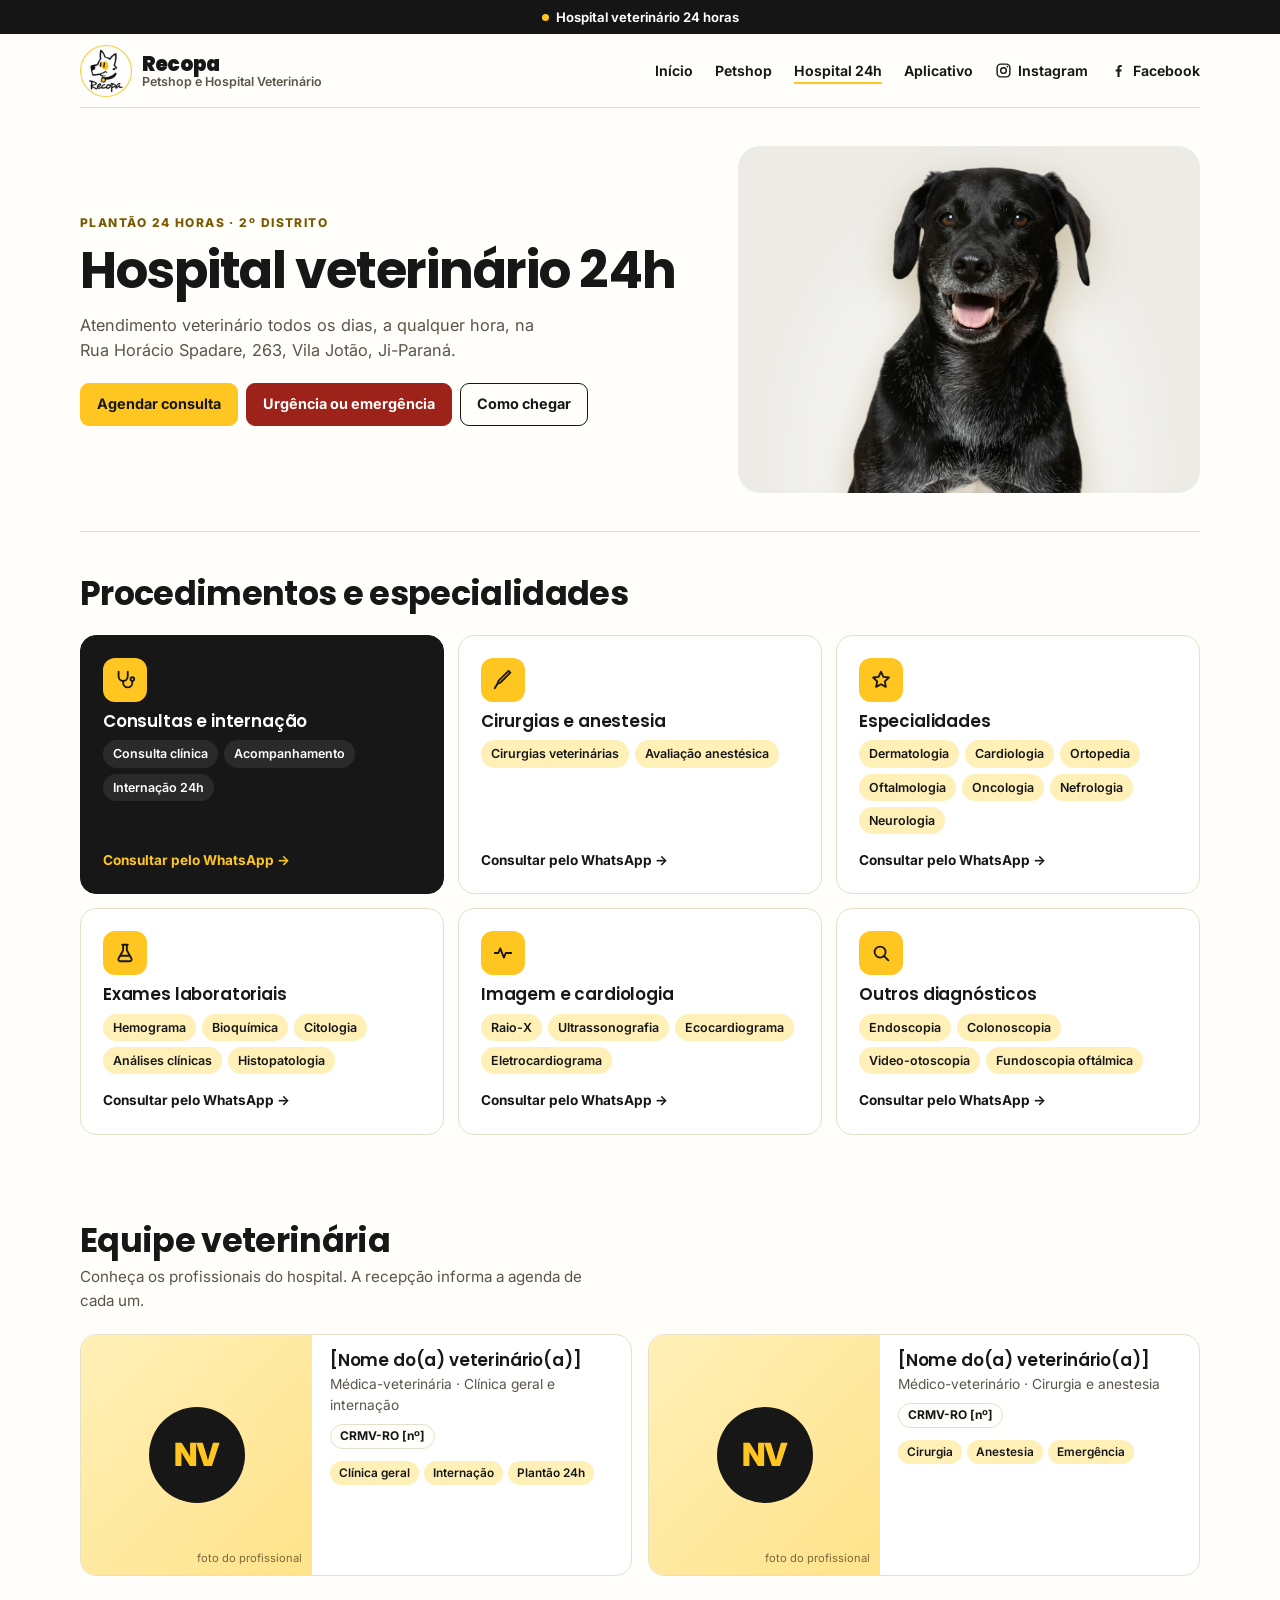
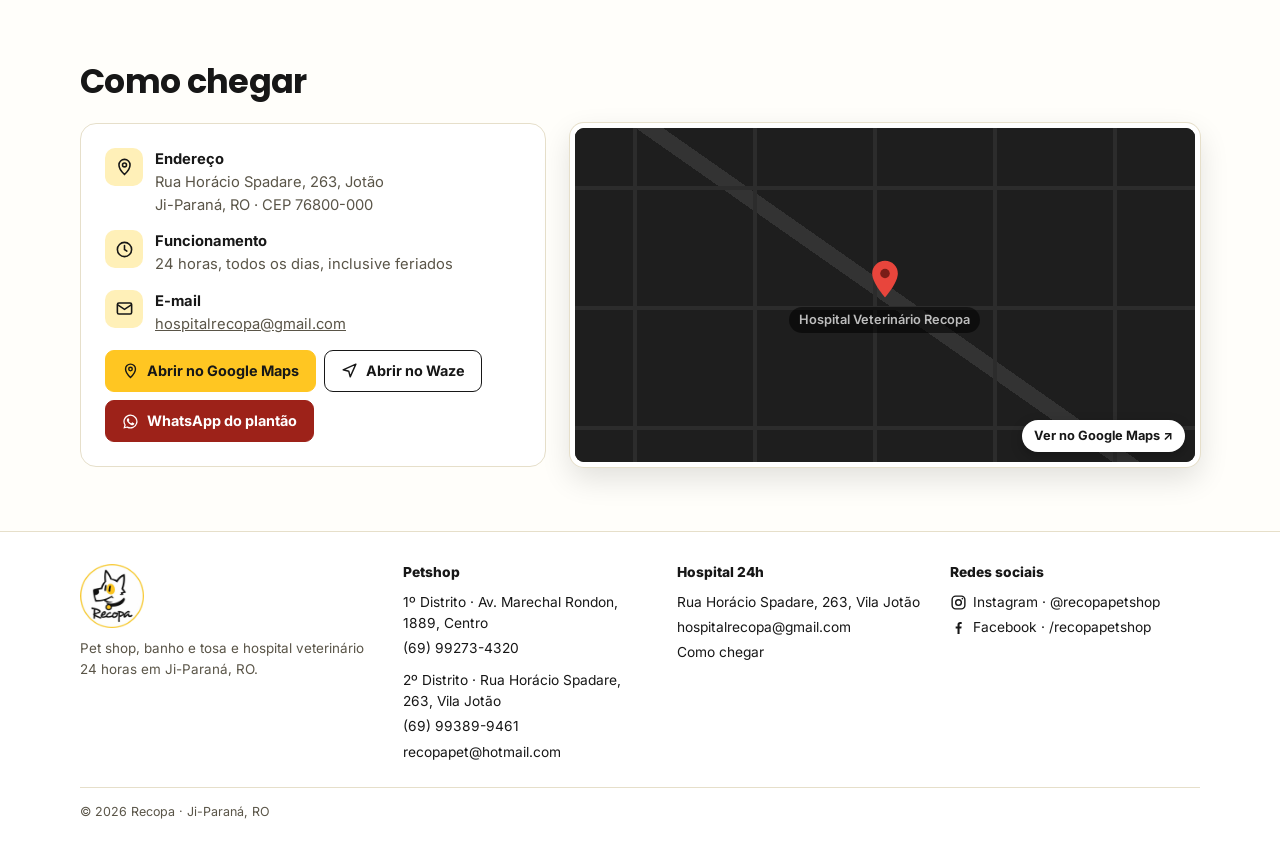
==== hospital.html @ 194eb0ba "Esboço do site Recopa – Petshop e Hospital Veterinário 24h" ====
<!doctype html>
<html lang="pt-BR"><head><meta charset="utf-8"><meta name="viewport" content="width=device-width, initial-scale=1">
<title>Hospital Veterinário 24 horas | Recopa</title><meta name="description" content="Hospital veterinário Recopa: plantão 24 horas, consultas, exames, cirurgias e internação em Ji-Paraná, RO.">
<link rel="icon" href="favicon.png"><link rel="preconnect" href="https://fonts.googleapis.com"><link rel="preconnect" href="https://fonts.gstatic.com" crossorigin><link href="https://fonts.googleapis.com/css2?family=Inter:wght@400;500;600;700&family=Poppins:wght@500;600;700;800&display=swap" rel="stylesheet"><link rel="stylesheet" href="style.css"><script src="dados.js"></script></head>
<body><a class="skip" href="#principal">Ir para o conteúdo</a>
<div class="notice"><a href="hospital.html#plantao"><span class="dot"></span>Hospital veterinário 24 horas</a></div>
<header class="wrap top"><a class="brand brand-row" href="index.html"><img class="brand-logo" src="img/logo-redondo.png" width="52" height="52" alt="Recopa"><span><strong>Recopa</strong><small>Petshop e Hospital Veterinário</small></span></a>
<nav aria-label="Menu principal"><a href="index.html">Início</a><a href="petshop.html">Petshop</a><a href="hospital.html" aria-current="page">Hospital 24h</a><a href="index.html#app">Aplicativo</a><a class="ig-link" data-rede="instagram" href="https://www.instagram.com/recopapetshop/" target="_blank" rel="noopener" aria-label="Instagram @recopapetshop"><svg class="ig" viewBox="0 0 24 24" aria-hidden="true"><rect x="3" y="3" width="18" height="18" rx="5" fill="none" stroke="currentColor" stroke-width="2"/><circle cx="12" cy="12" r="4" fill="none" stroke="currentColor" stroke-width="2"/><circle cx="17.5" cy="6.5" r="1.2" fill="currentColor"/></svg><span>Instagram</span></a><a class="ig-link" data-rede="facebook" href="https://www.facebook.com/recopapetshop" target="_blank" rel="noopener" aria-label="Facebook Recopa"><svg class="ig" viewBox="0 0 24 24" aria-hidden="true"><path fill="currentColor" d="M13.5 21v-7.5h2.5l.4-3h-2.9V8.6c0-.9.3-1.5 1.5-1.5h1.5V4.4a20 20 0 0 0-2.2-.1c-2.2 0-3.7 1.3-3.7 3.8v2.4H8v3h2.6V21z"/></svg><span>Facebook</span></a></nav></header>
<main id="principal">
<section class="wrap pagehero" id="plantao"><div><p class="tag">Plantão 24 horas · 2º Distrito</p><h1>Hospital veterinário 24h</h1>
<p class="intro">Atendimento veterinário todos os dias, a qualquer hora, na Rua Horácio Spadare, 263, Vila Jotão, Ji-Paraná.</p>
<div class="actions"><a class="button primary" data-wa="hospital" href="https://wa.me/556993272099?text=Ol%C3%A1%21%20Gostaria%20de%20agendar%20uma%20consulta%20veterin%C3%A1ria.">Agendar consulta</a><a class="button urgent" data-wa="hospital" href="https://wa.me/556993272099?text=Ol%C3%A1%21%20Preciso%20de%20atendimento%20veterin%C3%A1rio%20de%20urg%C3%AAncia.">Urgência ou emergência</a><a class="button secondary" href="#localizacao">Como chegar</a></div></div>
<div class="photo duo hosp"><img class="solo-dog" src="img/cao-preto-recorte.webp" alt="Cachorro preto sorrindo"></div></section>
<hr class="sep wrap">

<section class="wrap section" id="procedimentos"><div class="section-head"><div><h2>Procedimentos e especialidades</h2></div></div>
<div class="pgrid"><article class="pcard"><div class="pcard-ic"><svg viewBox="0 0 24 24" fill="none" stroke="currentColor" stroke-width="2" stroke-linecap="round" stroke-linejoin="round" aria-hidden="true"><path d="M5 3v5a5 5 0 0 0 10 0V3"/><path d="M10 13v2a5 5 0 0 0 10 0v-2"/><circle cx="20" cy="11" r="2"/></svg></div><h3>Consultas e internação</h3><div class="pchips"><span>Consulta clínica</span><span>Acompanhamento</span><span>Internação 24h</span></div><a class="pcard-link" data-wa="hospital" href="https://wa.me/556993272099?text=Ol%C3%A1%21%20Gostaria%20de%20informa%C3%A7%C3%B5es%20sobre%20consultas%20e%20interna%C3%A7%C3%A3o.">Consultar pelo WhatsApp <span>→</span></a></article><article class="pcard"><div class="pcard-ic"><svg viewBox="0 0 24 24" fill="none" stroke="currentColor" stroke-width="2" stroke-linecap="round" stroke-linejoin="round" aria-hidden="true"><path d="M20 4 9 15l-3 1 1-3L18 2z"/><path d="M6 16 3 21"/></svg></div><h3>Cirurgias e anestesia</h3><div class="pchips"><span>Cirurgias veterinárias</span><span>Avaliação anestésica</span></div><a class="pcard-link" data-wa="hospital" href="https://wa.me/556993272099?text=Ol%C3%A1%21%20Gostaria%20de%20informa%C3%A7%C3%B5es%20sobre%20cirurgias%20e%20anestesia.">Consultar pelo WhatsApp <span>→</span></a></article><article class="pcard"><div class="pcard-ic"><svg viewBox="0 0 24 24" fill="none" stroke="currentColor" stroke-width="2" stroke-linecap="round" stroke-linejoin="round" aria-hidden="true"><path d="M12 3l2.6 5.5 6 .8-4.4 4.2 1.1 6-5.3-2.9-5.3 2.9 1.1-6L3.4 9.3l6-.8z"/></svg></div><h3>Especialidades</h3><div class="pchips"><span>Dermatologia</span><span>Cardiologia</span><span>Ortopedia</span><span>Oftalmologia</span><span>Oncologia</span><span>Nefrologia</span><span>Neurologia</span></div><a class="pcard-link" data-wa="hospital" href="https://wa.me/556993272099?text=Ol%C3%A1%21%20Gostaria%20de%20informa%C3%A7%C3%B5es%20sobre%20especialidades.">Consultar pelo WhatsApp <span>→</span></a></article><article class="pcard"><div class="pcard-ic"><svg viewBox="0 0 24 24" fill="none" stroke="currentColor" stroke-width="2" stroke-linecap="round" stroke-linejoin="round" aria-hidden="true"><path d="M9 3h6M10 3v6l-5 9a2 2 0 0 0 1.8 3h10.4a2 2 0 0 0 1.8-3l-5-9V3"/><path d="M7.5 15h9"/></svg></div><h3>Exames laboratoriais</h3><div class="pchips"><span>Hemograma</span><span>Bioquímica</span><span>Citologia</span><span>Análises clínicas</span><span>Histopatologia</span></div><a class="pcard-link" data-wa="hospital" href="https://wa.me/556993272099?text=Ol%C3%A1%21%20Gostaria%20de%20informa%C3%A7%C3%B5es%20sobre%20exames%20laboratoriais.">Consultar pelo WhatsApp <span>→</span></a></article><article class="pcard"><div class="pcard-ic"><svg viewBox="0 0 24 24" fill="none" stroke="currentColor" stroke-width="2" stroke-linecap="round" stroke-linejoin="round" aria-hidden="true"><path d="M3 12h4l2-5 4 10 2-5h6"/></svg></div><h3>Imagem e cardiologia</h3><div class="pchips"><span>Raio-X</span><span>Ultrassonografia</span><span>Ecocardiograma</span><span>Eletrocardiograma</span></div><a class="pcard-link" data-wa="hospital" href="https://wa.me/556993272099?text=Ol%C3%A1%21%20Gostaria%20de%20informa%C3%A7%C3%B5es%20sobre%20imagem%20e%20cardiologia.">Consultar pelo WhatsApp <span>→</span></a></article><article class="pcard"><div class="pcard-ic"><svg viewBox="0 0 24 24" fill="none" stroke="currentColor" stroke-width="2" stroke-linecap="round" stroke-linejoin="round" aria-hidden="true"><circle cx="11" cy="11" r="6"/><path d="m20 20-4.5-4.5"/></svg></div><h3>Outros diagnósticos</h3><div class="pchips"><span>Endoscopia</span><span>Colonoscopia</span><span>Video-otoscopia</span><span>Fundoscopia oftálmica</span></div><a class="pcard-link" data-wa="hospital" href="https://wa.me/556993272099?text=Ol%C3%A1%21%20Gostaria%20de%20informa%C3%A7%C3%B5es%20sobre%20outros%20diagn%C3%B3sticos.">Consultar pelo WhatsApp <span>→</span></a></article></div></section>

<section class="wrap section" id="equipe"><div class="section-head"><div><h2>Equipe veterinária</h2><p>Conheça os profissionais do hospital. A recepção informa a agenda de cada um.</p></div></div>
<div class="team two" id="equipe-lista"><article class="vet"><div class="ph"><div class="ini">NV</div><small>foto do profissional</small></div><div class="body"><h3>[Nome do(a) veterinário(a)]</h3><p class="role">Médica-veterinária · Clínica geral e internação</p><span class="crmv">CRMV-RO [nº]</span><div class="chips"><span>Clínica geral</span><span>Internação</span><span>Plantão 24h</span></div></div></article><article class="vet"><div class="ph"><div class="ini">NV</div><small>foto do profissional</small></div><div class="body"><h3>[Nome do(a) veterinário(a)]</h3><p class="role">Médico-veterinário · Cirurgia e anestesia</p><span class="crmv">CRMV-RO [nº]</span><div class="chips"><span>Cirurgia</span><span>Anestesia</span><span>Emergência</span></div></div></article></div></section>

<section class="wrap section" id="localizacao"><div class="section-head"><div><h2>Como chegar</h2></div></div>
<div class="location">
  <div class="loc-card">
    <div class="loc-line"><div class="ic"><svg viewBox="0 0 24 24" aria-hidden="true"><g fill="none" stroke="currentColor" stroke-width="2"><path d="M12 22s7-6.5 7-12a7 7 0 0 0-14 0c0 5.5 7 12 7 12z"/><circle cx="12" cy="10" r="2.5"/></g></svg></div><div><b>Endereço</b><span>Rua Horácio Spadare, 263, Jotão<br>Ji-Paraná, RO · CEP 76800-000</span></div></div>
    <div class="loc-line"><div class="ic"><svg viewBox="0 0 24 24" aria-hidden="true"><g fill="none" stroke="currentColor" stroke-width="2" stroke-linecap="round"><circle cx="12" cy="12" r="9"/><path d="M12 7v5l3 2"/></g></svg></div><div><b>Funcionamento</b><span>24 horas, todos os dias, inclusive feriados</span></div></div>
    <div class="loc-line"><div class="ic"><svg viewBox="0 0 24 24" aria-hidden="true"><g fill="none" stroke="currentColor" stroke-width="2"><rect x="3" y="5" width="18" height="14" rx="2"/><path d="M3 7l9 6 9-6"/></g></svg></div><div><b>E-mail</b><span><a data-mail="hospital" href="mailto:hospitalrecopa@gmail.com">hospitalrecopa@gmail.com</a></span></div></div>
    <div class="actions"><a class="button primary" href="https://maps.app.goo.gl/VsuJVnvrzZ3Rximn8" target="_blank" rel="noopener"><svg viewBox="0 0 24 24" aria-hidden="true"><g fill="none" stroke="currentColor" stroke-width="2"><path d="M12 22s7-6.5 7-12a7 7 0 0 0-14 0c0 5.5 7 12 7 12z"/><circle cx="12" cy="10" r="2.5"/></g></svg>Abrir no Google Maps</a><a class="button secondary" href="https://www.waze.com/ul?ll=-10.887957%2C-61.9301413&navigate=yes&zoom=17" target="_blank" rel="noopener noreferrer" referrerpolicy="no-referrer"><svg viewBox="0 0 24 24" aria-hidden="true"><path fill="none" stroke="currentColor" stroke-width="2" stroke-linejoin="round" d="M3 11l18-8-8 18-2-8z"/></svg>Abrir no Waze</a><a class="button urgent" data-wa="hospital" href="https://wa.me/556993272099?text=Ol%C3%A1%21%20Preciso%20de%20atendimento%20veterin%C3%A1rio%20de%20urg%C3%AAncia."><svg viewBox="0 0 24 24" aria-hidden="true"><path fill="currentColor" d="M12 2a10 10 0 0 0-8.6 15.1L2 22l5-1.3A10 10 0 1 0 12 2zm0 18.2a8.2 8.2 0 0 1-4.2-1.1l-.3-.2-3 .8.8-2.9-.2-.3A8.2 8.2 0 1 1 12 20.2zm4.5-6.1c-.2-.1-1.5-.7-1.7-.8s-.4-.1-.6.1-.7.8-.8 1-.3.2-.5.1a6.7 6.7 0 0 1-3.3-2.9c-.3-.4.3-.4.7-1.4a.5.5 0 0 0 0-.5l-.8-1.8c-.2-.5-.4-.4-.6-.4h-.5a1 1 0 0 0-.7.3 2.9 2.9 0 0 0-.9 2.2 5.1 5.1 0 0 0 1.1 2.7 11.6 11.6 0 0 0 4.4 3.9c1.6.7 2.3.8 3.1.6a2.7 2.7 0 0 0 1.8-1.2 2.2 2.2 0 0 0 .1-1.2c0-.1-.2-.2-.5-.3z"/></svg>WhatsApp do plantão</a></div>
  </div>
  <div class="map map-dark">
    <div class="map-ph" aria-hidden="true"><svg viewBox="0 0 24 24" width="44" height="44"><path fill="#e8453c" d="M12 2a7 7 0 0 0-7 7c0 5.3 7 13 7 13s7-7.7 7-13a7 7 0 0 0-7-7z"/><circle cx="12" cy="9" r="2.6" fill="#7a1d18"/></svg><span>Hospital Veterinário Recopa</span></div>
    <iframe data-src="https://maps.google.com/maps?q=-10.887957,-61.9301413&z=16&output=embed" loading="lazy" referrerpolicy="no-referrer-when-downgrade" title="Mapa: Hospital Veterinário Recopa"></iframe>
    <a class="map-open" href="https://maps.app.goo.gl/VsuJVnvrzZ3Rximn8" target="_blank" rel="noopener">Ver no Google Maps ↗</a>
  </div>
<script>
/* Mapa: se o ambiente bloquear o Google Maps, mostra o mapa ilustrativo em vez de um quadro quebrado. */
(function(){var f=document.querySelector('.map-dark iframe');if(!f)return;
  addEventListener('securitypolicyviolation',function(e){if(/google/i.test(e.blockedURI||'')&&f.parentNode)f.remove()});
  f.src=f.dataset.src;})();
</script>
</div></section>
</main>
<footer><div class="wrap">
<div class="foot-grid">
<div><a href="index.html"><img src="img/logo-redondo.png" alt="Recopa" style="height:64px;width:64px"></a><p style="margin-top:8px">Pet shop, banho e tosa e hospital veterinário 24 horas em Ji-Paraná, RO.</p></div>
<div><p class="foot-title">Petshop</p><a href="https://maps.app.goo.gl/DfjbXsXqLjtcpPhC7" target="_blank" rel="noopener">1º Distrito · Av. Marechal Rondon, 1889, Centro</a><a data-tel="loja1" href="tel:+5569992734320">(69) 99273-4320</a><a href="https://maps.app.goo.gl/VsuJVnvrzZ3Rximn8" target="_blank" rel="noopener" style="margin-top:6px">2º Distrito · Rua Horácio Spadare, 263, Vila Jotão</a><a data-tel="loja2" href="tel:+5569993899461">(69) 99389-9461</a><a data-mail="petshop" href="mailto:recopapet@hotmail.com">recopapet@hotmail.com</a></div>
<div><p class="foot-title">Hospital 24h</p><a href="https://maps.app.goo.gl/VsuJVnvrzZ3Rximn8" target="_blank" rel="noopener">Rua Horácio Spadare, 263, Vila Jotão</a><a data-mail="hospital" href="mailto:hospitalrecopa@gmail.com">hospitalrecopa@gmail.com</a><a href="hospital.html#localizacao">Como chegar</a></div>
<div><p class="foot-title">Redes sociais</p><a class="ig-link" data-rede="instagram" href="https://www.instagram.com/recopapetshop/" target="_blank" rel="noopener"><svg class="ig" viewBox="0 0 24 24" aria-hidden="true"><rect x="3" y="3" width="18" height="18" rx="5" fill="none" stroke="currentColor" stroke-width="2"/><circle cx="12" cy="12" r="4" fill="none" stroke="currentColor" stroke-width="2"/><circle cx="17.5" cy="6.5" r="1.2" fill="currentColor"/></svg>Instagram · @recopapetshop</a><a class="ig-link" data-rede="facebook" href="https://www.facebook.com/recopapetshop" target="_blank" rel="noopener"><svg class="ig" viewBox="0 0 24 24" aria-hidden="true"><path fill="currentColor" d="M13.5 21v-7.5h2.5l.4-3h-2.9V8.6c0-.9.3-1.5 1.5-1.5h1.5V4.4a20 20 0 0 0-2.2-.1c-2.2 0-3.7 1.3-3.7 3.8v2.4H8v3h2.6V21z"/></svg>Facebook · /recopapetshop</a></div>
</div>
<p class="copy">© <span id="ano"></span> Recopa · Ji-Paraná, RO</p>
</div></footer>
<script>document.getElementById('ano').textContent=new Date().getFullYear()</script></body></html>
---- style.css ----
/* ===== Recopa · estilo base ===== */
:root{--ink:#171717;--dark:#151515;--yellow:#ffc622;--yellow-d:#efb510;--cream:#fff0b8;--paper:#fffefa;--line:#e6dfca;--muted:#5a5548;--red:#9d2219;--red-d:#741b15;--r:16px}
*{box-sizing:border-box}
html{scroll-behavior:smooth}
body{margin:0;background:var(--paper);color:var(--ink);font:.95rem/1.55 'Segoe UI',system-ui,-apple-system,sans-serif}
img{max-width:100%;display:block}
a{color:inherit}
a:focus-visible,button:focus-visible,input:focus-visible{outline:3px solid #ba551c;outline-offset:3px}
h1,h2,h3,h4,p{margin:0}
h1,h2,h3{line-height:1.1;letter-spacing:-.035em}
h1{font-size:clamp(2rem,4vw,3.2rem);font-weight:800}
h2{font-size:clamp(1.5rem,2.6vw,2.1rem);font-weight:800}
h3{font-size:1.15rem;font-weight:750}
.wrap{width:min(1120px,calc(100% - 48px));margin-inline:auto}
.skip{position:fixed;top:8px;left:8px;transform:translateY(-150%);background:#fff;padding:10px;z-index:50}.skip:focus{transform:none}
.tag{font-size:.75rem;font-weight:800;letter-spacing:.12em;text-transform:uppercase;color:#7a5a00}
.intro{color:var(--muted);font-size:1.02rem;max-width:46ch}
.note{color:var(--muted);font-size:.88rem}
.section{padding-block:44px}
.section-head{display:flex;justify-content:space-between;align-items:flex-end;gap:20px;flex-wrap:wrap;margin-bottom:22px}
.section-head p{color:var(--muted);max-width:52ch;margin-top:6px}
hr.sep{border:0;border-top:1px solid var(--line);margin:0}

/* botões */
.actions{display:flex;flex-wrap:wrap;gap:8px;margin-top:20px}
.button{display:inline-flex;align-items:center;justify-content:center;gap:8px;min-height:42px;padding:9px 16px;border:1px solid var(--ink);border-radius:9px;font-weight:700;font-size:.9rem;text-decoration:none;background:transparent;color:var(--ink);cursor:pointer;font-family:inherit;transition:background .15s}
.button.primary{background:var(--yellow);border-color:var(--yellow)}
.button.primary:hover{background:var(--yellow-d)}
.button.secondary:hover{background:var(--cream)}
.button.dark{background:var(--ink);color:#fff}
.button.urgent{background:var(--red);border-color:var(--red);color:#fff}
.button.urgent:hover{background:var(--red-d)}
.button svg{width:17px;height:17px;flex:0 0 auto}

/* topo */
.notice{padding:7px 16px;text-align:center;background:var(--dark);color:#fff;font-weight:650;font-size:.82rem}
.notice a{text-decoration:none}
.dot{display:inline-block;width:7px;height:7px;background:var(--yellow);border-radius:50%;margin-right:7px;vertical-align:1px}
.top{display:flex;align-items:center;justify-content:space-between;gap:20px;min-height:74px;border-bottom:1px solid var(--line)}
.brand{display:inline-flex;flex-direction:column;text-decoration:none;line-height:1.15}
.brand-logo{width:104px;height:44px;object-fit:contain;object-position:left center}
.brand small{font-size:.78rem;font-weight:600;color:var(--muted)}
.brand-text{font-size:1.75rem;font-weight:850;letter-spacing:-.08em;line-height:1}
.top nav{display:flex;flex-wrap:wrap;align-items:center;gap:8px 22px}
.top nav a{font-size:.88rem;font-weight:650;text-decoration:none}
.top nav a:hover{text-decoration:underline;text-underline-offset:5px}
.top nav [aria-current="page"]{text-decoration:underline;text-underline-offset:6px;text-decoration-thickness:2px;text-decoration-color:var(--yellow)}
.ig{width:17px;height:17px;flex:0 0 auto}
.ig-link{display:inline-flex;align-items:center;gap:6px}

/* hero padrão (páginas internas) */
.pagehero{display:grid;grid-template-columns:1.15fr .85fr;gap:32px;align-items:center;padding-block:38px}
.pagehero .photo{border-radius:22px;overflow:hidden;aspect-ratio:4/3;background:var(--cream)}
.pagehero .photo img{width:100%;height:100%;object-fit:cover}
.pagehero h1{margin:10px 0 14px}

/* ===== INÍCIO ===== */
.hero{display:grid;grid-template-columns:1.05fr 1fr;gap:32px;align-items:center;padding-block:40px 48px}
.hero h1{margin:12px 0 16px}
.hero h1 em{font-style:normal;background:linear-gradient(transparent 62%,var(--yellow) 62%)}
.cover{position:relative;min-height:380px;border-radius:24px;overflow:hidden;isolation:isolate;background:radial-gradient(ellipse at 78% 18%,#59420a,transparent 62%),var(--dark);color:var(--yellow)}
.orbit{position:absolute;z-index:-1;width:94%;aspect-ratio:1;border:1px solid #ffc62244;border-radius:50%;left:24%;top:16%}
.orbit.inner{width:70%;left:36%;top:30%}
.cover-text{position:absolute;left:28px;top:26px}
.cover-text span{display:block;font-size:.72rem;font-weight:750;letter-spacing:.17em}
.cover-text b{display:block;font-size:clamp(4.5rem,9vw,7.5rem);font-weight:850;letter-spacing:-.1em;line-height:.9;margin-top:6px}
.cover-text small{font-size:.5em;margin-left:.06em}
.cover-logo{position:absolute;left:28px;bottom:24px;background:#fff;border-radius:12px;padding:8px 14px}
.cover-logo img{height:40px;width:auto}
.cover-logo .brand-text{color:var(--ink);font-size:1.6rem}
.cover .pet{position:absolute;right:4%;bottom:0;height:92%;width:auto;filter:drop-shadow(0 20px 30px rgba(0,0,0,.45))}

.transport{display:grid;grid-template-columns:1fr 1fr;align-items:center;gap:28px;border-radius:22px;background:var(--yellow);padding:30px}
.transport h2{margin:6px 0 8px}
.transport p:not(.tag){max-width:42ch}
.transport .tag{color:var(--ink)}
.transport figure{margin:0;overflow:hidden;border-radius:14px;background:#f6f6f6}
.transport img{width:100%;aspect-ratio:16/10;object-fit:cover}
.photo-ph{aspect-ratio:16/10;display:grid;place-items:center;text-align:center;padding:20px;color:#6b6450;font-weight:600;font-size:.9rem;background:repeating-linear-gradient(45deg,#f6f6f6 0 12px,#efefef 12px 24px)}

.go-cards{display:grid;grid-template-columns:1fr 1fr;gap:16px}
.go{display:grid;grid-template-columns:1fr 150px;align-items:stretch;border:1px solid var(--line);background:#fff;border-radius:var(--r);overflow:hidden;text-decoration:none;transition:transform .2s,box-shadow .2s}
.go:hover{transform:translateY(-3px);box-shadow:0 12px 26px rgba(0,0,0,.07)}
.go .txt{padding:22px}
.go h3{margin-bottom:6px}
.go p{color:var(--muted);font-size:.9rem}
.go .more{display:inline-block;margin-top:12px;font-weight:700;font-size:.88rem;text-decoration:underline;text-underline-offset:4px}
.go img{width:100%;height:100%;object-fit:cover}

.app{display:grid;grid-template-columns:1fr auto;align-items:center;gap:24px;background:var(--cream);padding:30px 40px;border-radius:20px}
.app h2{margin:6px 0 8px}.app p:not(.tag){color:var(--muted)}
.phone{width:110px;height:140px;border:5px solid var(--dark);border-radius:20px;display:grid;place-items:center;background:var(--yellow);transform:rotate(8deg);position:relative}
.phone span{position:absolute;top:9px;width:28px;height:5px;background:var(--dark);border-radius:8px}
.phone b{font-size:1.3rem;letter-spacing:-.08em}

/* ===== PETSHOP · LOJA ===== */
.shop{display:grid;grid-template-columns:240px 1fr;gap:28px;align-items:start}
.side{position:sticky;top:16px;border:1px solid var(--line);background:#fff;border-radius:var(--r);padding:16px}
.search{width:100%;font:inherit;font-size:.9rem;padding:10px 12px;border:1px solid var(--line);border-radius:9px;background:var(--paper)}
.cats{list-style:none;margin:14px 0 0;padding:0}
.cats>li{border-top:1px solid var(--line)}
.cats>li:first-child{border-top:0}
.cat-btn,.sub-btn{width:100%;display:flex;justify-content:space-between;align-items:center;background:none;border:0;font:inherit;text-align:left;cursor:pointer;color:var(--ink)}
.cat-btn{padding:11px 4px;font-weight:750;font-size:.92rem}
.cat-btn .n,.sub-btn .n{font-size:.75rem;color:var(--muted);font-weight:600;background:var(--paper);border:1px solid var(--line);border-radius:999px;padding:1px 8px}
.cat-btn .chev{transition:transform .2s;margin-left:6px}
.cat-btn[aria-expanded="true"] .chev{transform:rotate(90deg)}
.subs{list-style:none;margin:0 0 8px;padding:0 0 0 8px;display:none}
.cat-btn[aria-expanded="true"]+.subs{display:block}
.sub-btn{padding:7px 8px;font-size:.88rem;border-radius:8px;color:var(--muted)}
.sub-btn:hover{background:var(--paper);color:var(--ink)}
.cat-btn.on,.sub-btn.on{color:var(--ink)}
.sub-btn.on{background:var(--cream);font-weight:700}
.all-btn{margin-top:6px;padding:9px 4px;font-weight:750;font-size:.92rem}
.all-btn.on{text-decoration:underline;text-decoration-color:var(--yellow);text-decoration-thickness:3px;text-underline-offset:5px}

.shop-bar{display:flex;justify-content:space-between;align-items:center;gap:12px;flex-wrap:wrap;margin-bottom:14px}
.crumb{font-size:.9rem;color:var(--muted)}.crumb b{color:var(--ink)}
.sort{font:inherit;font-size:.85rem;padding:7px 10px;border:1px solid var(--line);border-radius:8px;background:#fff}
.grid{display:grid;grid-template-columns:repeat(auto-fill,minmax(180px,1fr));gap:14px}
.prod{border:1px solid var(--line);background:#fff;border-radius:14px;overflow:hidden;display:flex;flex-direction:column;transition:box-shadow .2s}
.prod:hover{box-shadow:0 10px 24px rgba(0,0,0,.07)}
.prod .thumb{aspect-ratio:1/1;display:grid;place-items:center;background:var(--paper);border-bottom:1px solid var(--line);position:relative}
.prod .thumb svg{width:52%;height:auto}
.prod .badge{position:absolute;top:10px;left:10px;background:var(--ink);color:#fff;font-size:.68rem;font-weight:700;padding:3px 8px;border-radius:999px}
.prod .body{padding:12px 14px 14px;display:flex;flex-direction:column;gap:3px;flex:1}
.prod .sub{font-size:.74rem;color:var(--muted);text-transform:uppercase;letter-spacing:.06em;font-weight:650}
.prod h4{font-size:.92rem;font-weight:650;line-height:1.3}
.prod .row{display:flex;justify-content:space-between;align-items:center;margin-top:auto;padding-top:10px;gap:8px}
.price{font-weight:800;font-size:1.02rem}
.add{background:var(--yellow);border:0;border-radius:8px;font:inherit;font-weight:700;font-size:.82rem;padding:7px 11px;cursor:pointer}
.add:hover{background:var(--yellow-d)}
.empty{grid-column:1/-1;text-align:center;color:var(--muted);padding:40px 0}

/* carrinho */
.cart-fab{position:fixed;right:18px;bottom:18px;z-index:30;display:flex;align-items:center;gap:8px;background:var(--ink);color:#fff;border:0;border-radius:999px;padding:12px 18px;font:inherit;font-weight:700;cursor:pointer;box-shadow:0 10px 24px rgba(0,0,0,.25)}
.cart-fab b{background:var(--yellow);color:var(--ink);min-width:22px;height:22px;border-radius:11px;display:grid;place-items:center;font-size:.78rem;padding:0 6px}
.scrim{position:fixed;inset:0;background:rgba(0,0,0,.35);z-index:40;opacity:0;pointer-events:none;transition:opacity .25s}
.scrim.open{opacity:1;pointer-events:auto}
.drawer{position:fixed;top:0;right:0;height:100%;width:min(400px,100%);background:#fff;z-index:45;transform:translateX(105%);transition:transform .35s cubic-bezier(.2,.8,.2,1);display:flex;flex-direction:column}
.drawer.open{transform:none}
.drawer header{display:flex;justify-content:space-between;align-items:center;padding:18px 20px;border-bottom:1px solid var(--line)}
.drawer .x{width:34px;height:34px;border-radius:50%;border:1px solid var(--line);background:#fff;font-size:1.1rem;cursor:pointer}
.items{flex:1;overflow:auto;padding:6px 20px}
.item{display:flex;gap:10px;align-items:center;padding:12px 0;border-bottom:1px solid var(--line);font-size:.88rem}
.item .info{flex:1}.item .info b{display:block;font-weight:650}
.qty{display:flex;align-items:center;gap:6px}
.qty button{width:26px;height:26px;border-radius:50%;border:1px solid var(--line);background:#fff;cursor:pointer;font-weight:700}
.drawer footer{padding:16px 20px;border-top:1px solid var(--line);display:flex;flex-direction:column;gap:12px}
.units{display:grid;gap:8px}
.unit{display:flex;gap:10px;align-items:flex-start;border:1px solid var(--line);border-radius:10px;padding:10px 12px;cursor:pointer;font-size:.85rem}
.unit:has(input:checked){border-color:var(--ink);background:var(--cream)}
.unit input{margin-top:3px;accent-color:var(--ink)}
.unit span{color:var(--muted)}.unit b{display:block;color:var(--ink)}
.total{display:flex;justify-content:space-between;font-size:1rem}.total b{font-size:1.1rem}
.button.disabled{opacity:.4;pointer-events:none}
.toast{position:fixed;left:50%;bottom:24px;transform:translate(-50%,120px);background:var(--ink);color:#fff;padding:10px 16px;border-radius:999px;font-size:.85rem;z-index:60;transition:transform .3s}
.toast.show{transform:translate(-50%,0)}

/* banho e tosa */
.groom{display:grid;grid-template-columns:.9fr 1.1fr;gap:28px;align-items:center;background:var(--cream);border-radius:22px;padding:30px}
.groom h2{margin:6px 0 8px}.groom p:not(.tag){color:var(--muted)}
.prices{width:100%;border-collapse:collapse;background:#fff;border-radius:14px;overflow:hidden;font-size:.9rem}
.prices th,.prices td{padding:11px 14px;text-align:left;border-bottom:1px solid var(--line)}
.prices thead th{background:var(--ink);color:#fff;font-size:.78rem;letter-spacing:.06em;text-transform:uppercase}
.prices td:not(:first-child),.prices th:not(:first-child){text-align:right;white-space:nowrap}
.prices tr:last-child td{border-bottom:0}
.prices td small{display:block;color:var(--muted);font-size:.78rem}

/* ===== HOSPITAL ===== */
.procedure-list{display:grid;gap:8px}
.procedure-list details{border:1px solid var(--line);border-radius:12px;background:#fff;padding:0 16px}
.procedure-list summary{padding:13px 0;font-weight:700;cursor:pointer;font-size:.93rem}
.procedure-list details p{margin-bottom:8px;color:var(--muted)}
.procedure-list details a{display:inline-block;margin-bottom:13px;font-weight:650;font-size:.88rem}
.team{display:grid;grid-template-columns:repeat(auto-fill,minmax(230px,1fr));gap:14px}
.vet{border:1px solid var(--line);background:#fff;border-radius:var(--r);overflow:hidden;display:flex;flex-direction:column}
.vet .ph{aspect-ratio:4/3;background:linear-gradient(135deg,var(--cream),#ffe38a);display:grid;place-items:center;position:relative}
.vet .ph img{width:100%;height:100%;object-fit:cover}
.vet .ini{width:84px;height:84px;border-radius:50%;background:var(--ink);color:var(--yellow);display:grid;place-items:center;font-size:1.7rem;font-weight:850;letter-spacing:-.04em}
.vet .ph small{position:absolute;bottom:8px;right:10px;font-size:.7rem;color:#7a6a3a}
.vet .body{padding:16px 18px 18px;display:flex;flex-direction:column;gap:4px;flex:1}
.vet h3{font-size:1.05rem}
.vet .role{color:var(--muted);font-size:.86rem}
.vet .crmv{display:inline-block;margin-top:4px;font-size:.75rem;font-weight:700;background:var(--paper);border:1px solid var(--line);border-radius:999px;padding:2px 9px;align-self:flex-start}
.vet .chips{display:flex;flex-wrap:wrap;gap:5px;margin-top:8px}
.vet .chips span{font-size:.74rem;background:var(--cream);border-radius:999px;padding:3px 9px;font-weight:600}
.vet .button{margin-top:14px}

.location{display:grid;grid-template-columns:.85fr 1.15fr;gap:24px;align-items:stretch}
.loc-card{border:1px solid var(--line);background:#fff;border-radius:var(--r);padding:24px;display:flex;flex-direction:column;gap:14px}
.loc-line{display:flex;gap:12px;align-items:flex-start;font-size:.92rem}
.loc-line .ic{width:38px;height:38px;border-radius:10px;background:var(--cream);display:grid;place-items:center;flex:0 0 auto}
.loc-line .ic svg{width:19px;height:19px}
.loc-line b{display:block}.loc-line span{color:var(--muted)}
.loc-card .actions{margin-top:auto}
.map{border-radius:var(--r);overflow:hidden;border:1px solid var(--line);min-height:340px;background:repeating-linear-gradient(45deg,#f6f6f6 0 12px,#efefef 12px 24px);position:relative}
.map iframe{position:absolute;inset:0;width:100%;height:100%;border:0}
.map .map-ph{position:absolute;inset:0;display:grid;place-items:center;text-align:center;color:#6b6450;font-weight:600;font-size:.9rem;padding:20px}

/* rodapé */
footer{border-top:1px solid var(--line);padding-block:30px 24px;margin-top:20px;background:#fff}
.foot-grid{display:grid;grid-template-columns:1.2fr 1fr 1fr 1fr;gap:24px;align-items:start}
.foot-grid a{display:flex;text-decoration:none;font-size:.86rem;padding:2px 0}
.foot-grid a:hover{text-decoration:underline;text-underline-offset:4px}
.foot-grid p{color:var(--muted);font-size:.84rem}
.foot-title{font-weight:800;color:var(--ink)!important;margin-bottom:6px!important;font-size:.86rem!important}
.copy{margin-top:22px;padding-top:14px;border-top:1px solid var(--line);font-size:.78rem;color:var(--muted)}

/* responsivo */
@media(max-width:900px){
  .hero,.pagehero,.transport,.groom,.location{grid-template-columns:1fr}
  .shop{grid-template-columns:1fr}
  .side{position:static}
  .foot-grid{grid-template-columns:1fr 1fr}
}
@media(max-width:680px){
  .wrap{width:calc(100% - 32px)}
  .top{flex-direction:column;align-items:flex-start;gap:10px;padding-block:12px}
  .top nav{gap:6px 14px}
  .top nav .ig-link span{display:none}
  .hero{padding-block:26px 32px}
  .cover{min-height:300px}
  .go-cards{grid-template-columns:1fr}
  .go{grid-template-columns:1fr 120px}
  .app{padding:24px 20px}.phone{width:76px;height:100px;border-width:4px}.phone b{font-size:.95rem}
  .transport,.groom{padding:20px}
  .grid{grid-template-columns:1fr 1fr;gap:10px}
  .prod .body{padding:10px}
  .prod h4{font-size:.85rem}
  .add{padding:6px 9px}
  .prices th,.prices td{padding:9px 10px;font-size:.82rem}
  .section{padding-block:32px}
}
@media(max-width:420px){.foot-grid{grid-template-columns:1fr}}
@media(prefers-reduced-motion:reduce){html{scroll-behavior:auto}*{transition:none!important}}
/* ajustes */
.brand-logo{width:auto;height:50px}
.home-banner{width:100%;border-radius:18px;border:1px solid var(--line);aspect-ratio:1284/475;object-fit:cover;background:#fff}
@media(max-width:680px){
  .prices td small{display:none}
  .prices td:first-child{min-width:110px}
  .team{grid-template-columns:1fr 1fr;gap:10px}
  .vet .ph{aspect-ratio:1/1}
  .vet .ini{width:60px;height:60px;font-size:1.2rem}
  .vet .body{padding:12px}
  .vet h3{font-size:.92rem}
  .vet .role{font-size:.8rem}
  .vet .button{min-height:38px;font-size:.8rem;padding:7px 10px}
  .brand-logo{height:42px}
}
/* logo redondo, banner no topo e gato na capa */
.brand-row{flex-direction:row;align-items:center;gap:10px}
.brand-row .brand-logo{width:52px;height:52px}
.brand-row span{display:flex;flex-direction:column;line-height:1.1}
.brand-row strong{font-size:1.25rem;font-weight:850;letter-spacing:-.04em}
.top-banner{padding-top:18px}
.cover .cover-logo{left:24px;bottom:22px;width:72px;height:72px;padding:0;background:none;border-radius:50%;box-shadow:0 6px 18px rgba(0,0,0,.35)}
.cover .pet.cat{right:40%;height:58%;z-index:1;filter:drop-shadow(0 16px 24px rgba(0,0,0,.45))}
.cover .pet:not(.cat){z-index:2}
@media(max-width:680px){
  .brand-row .brand-logo{width:44px;height:44px}
  .top-banner{padding-top:12px}
  .cover .pet.cat{right:44%;height:50%}
  .cover .cover-logo{width:56px;height:56px;left:16px;bottom:16px}
  .cover-text{left:18px;top:18px}
}
.home-banner{aspect-ratio:4/1;object-fit:cover;object-position:center}
@media(max-width:680px){.home-banner{aspect-ratio:3/1}}
/* planos de banho ilimitado */
.plans{display:grid;grid-template-columns:repeat(5,minmax(0,1fr));gap:12px}
.plan{position:relative;background:#fff;border:1px solid var(--line);border-radius:var(--r);padding:30px 16px 16px;text-align:center;display:flex;flex-direction:column;align-items:center;gap:6px;margin-top:16px}
.plan:nth-child(odd){background:var(--cream)}
.plan-n{position:absolute;top:-16px;left:50%;transform:translateX(-50%);width:34px;height:34px;border-radius:50%;background:var(--yellow);border:2px solid var(--ink);display:grid;place-items:center;font-weight:850;font-size:.95rem}
.plan-name{font-size:.72rem;font-weight:800;letter-spacing:.1em;text-transform:uppercase;color:#7a5a00}
.plan h3{font-size:.98rem;min-height:2.4em;display:flex;align-items:center}
.plan-price{font-size:1.75rem;font-weight:850;letter-spacing:-.04em;line-height:1;margin:6px 0 2px}
.plan-price small{font-size:.5em;color:var(--muted);margin-right:4px;font-weight:700;vertical-align:.5em}
.plan-btns{display:grid;gap:6px;width:100%;margin-top:6px}
.plan-btns .button{min-height:38px;font-size:.8rem;padding:7px 8px}
.plan-foot{font-size:.74rem;color:var(--muted);margin-top:6px}
@media(max-width:1000px){.plans{grid-template-columns:repeat(3,minmax(0,1fr))}}
@media(max-width:680px){.plans{grid-template-columns:1fr 1fr;gap:10px}.plan{padding:26px 10px 12px}.plan-price{font-size:1.45rem}.plan:last-child{grid-column:1/-1}}
/* mapa escuro (estilo do print): o filtro deixa o mapa do Google em modo escuro mantendo o pino vermelho */
.map-dark{border:5px solid #fff;border-radius:14px;box-shadow:0 0 0 1px var(--line),0 12px 30px rgba(0,0,0,.12);background:#1e1e1e}
.map-dark iframe{filter:invert(90%) hue-rotate(180deg) brightness(.95) contrast(.9)}
.map-dark .map-ph{color:#bdbdbd;flex-direction:column;gap:6px;display:flex;align-items:center;justify-content:center;background:
  linear-gradient(90deg,transparent 48%,#2c2c2c 48% 52%,transparent 52%) 0 0/120px 120px,
  linear-gradient(0deg,transparent 48%,#2c2c2c 48% 52%,transparent 52%) 0 0/120px 120px,
  linear-gradient(35deg,transparent 49%,#333 49% 51.5%,transparent 51.5%),#1e1e1e}
.map-dark .map-ph span{font-size:.8rem;background:rgba(0,0,0,.55);padding:3px 10px;border-radius:999px}
.map-open{position:absolute;right:10px;bottom:10px;z-index:2;background:#fff;color:var(--ink);font-size:.8rem;font-weight:700;text-decoration:none;padding:6px 12px;border-radius:999px;box-shadow:0 4px 12px rgba(0,0,0,.25)}
/* carro do transporte (recorte, sem fundo) */
.transport figure.car{background:none;border-radius:0;overflow:visible;position:relative}
.transport figure.car img{aspect-ratio:auto;object-fit:contain;width:100%;filter:drop-shadow(0 22px 18px rgba(0,0,0,.28))}
.transport figure.car figcaption{position:absolute;right:4px;bottom:-6px;font-size:.72rem;color:#5a4400;padding:0}
/* procedimentos em cards */
.pgrid{display:grid;grid-template-columns:repeat(3,minmax(0,1fr));gap:14px}
.pcard{background:#fff;border:1px solid var(--line);border-radius:var(--r);padding:22px;display:flex;flex-direction:column;gap:10px;transition:transform .2s,box-shadow .2s}
.pcard:hover{transform:translateY(-3px);box-shadow:0 12px 26px rgba(0,0,0,.07)}
.pcard:first-child{background:var(--ink);color:#fff;border-color:var(--ink)}
.pcard:first-child .pchips span{background:#2a2a2a;color:#fff}
.pcard:first-child .pcard-link{color:var(--yellow)}
.pcard-ic{width:44px;height:44px;border-radius:12px;background:var(--yellow);color:var(--ink);display:grid;place-items:center}
.pcard-ic svg{width:22px;height:22px}
.pcard h3{font-size:1.05rem}
.pchips{display:flex;flex-wrap:wrap;gap:6px}
.pchips span{font-size:.78rem;font-weight:600;background:var(--cream);border-radius:999px;padding:4px 10px}
.pcard-link{margin-top:auto;padding-top:6px;font-size:.85rem;font-weight:700;text-decoration:none}
.pcard-link span{display:inline-block;transition:transform .2s}
.pcard-link:hover span{transform:translateX(4px)}
@media(max-width:900px){.pgrid{grid-template-columns:1fr 1fr}}
@media(max-width:560px){.pgrid{grid-template-columns:1fr}}
hr.sep{margin:0 auto}
/* ===== carrossel de banners ===== */
.carousel{position:relative;border-radius:18px;overflow:hidden;border:1px solid var(--line);background:#fff}
.car-view{overflow:hidden}
.car-track{display:flex;transition:transform .6s cubic-bezier(.4,0,.2,1);touch-action:pan-y}
.car-slide{flex:0 0 100%;aspect-ratio:4/1}
.car-slide a,.car-slide img{display:block;width:100%;height:100%}
.car-slide img{object-fit:cover;object-position:center;user-select:none}
.car-arrow{position:absolute;top:50%;transform:translateY(-50%);width:42px;height:42px;border-radius:50%;border:0;background:rgba(255,255,255,.92);color:var(--ink);font-size:1.6rem;line-height:1;cursor:pointer;box-shadow:0 4px 14px rgba(0,0,0,.2);opacity:0;transition:opacity .2s;display:grid;place-items:center;padding-bottom:3px}
.car-prev{left:12px}.car-next{right:12px}
.carousel:hover .car-arrow,.car-arrow:focus-visible{opacity:1}
.car-dots{position:absolute;left:50%;bottom:10px;transform:translateX(-50%);display:flex;gap:6px;background:rgba(0,0,0,.28);padding:5px 8px;border-radius:999px}
.car-dots button{width:8px;height:8px;border-radius:999px;border:0;padding:0;background:rgba(255,255,255,.6);cursor:pointer;transition:width .3s,background .3s}
.car-dots button[aria-current="true"]{width:22px;background:#fff}
.carousel.single .car-arrow,.carousel.single .car-dots{display:none}
@media(max-width:680px){.car-slide{aspect-ratio:2.6/1}.car-arrow{display:none}.carousel{border-radius:14px}}
/* petshop: gato + cachorro juntos */
.pagehero .photo.duo{position:relative;background:radial-gradient(ellipse at 50% 85%,#ffd75e,transparent 60%),#f2c14e}
.pagehero .photo.duo img{position:absolute;bottom:0;width:auto;height:auto;object-fit:contain;filter:drop-shadow(0 14px 18px rgba(120,80,0,.3))}
.duo-dog{left:4%;height:92%!important;max-width:62%}
.duo-cat{right:5%;height:62%!important;max-width:48%}
.solo-cat{left:50%;transform:translateX(-50%);height:80%!important;max-width:80%}
/* equipe com 2 profissionais: cards horizontais */
.team.two{grid-template-columns:repeat(2,minmax(0,1fr));gap:16px}
.team.two .vet{flex-direction:row}
.team.two .vet .ph{aspect-ratio:auto;width:42%;min-height:240px;flex:0 0 auto}
.team.two .vet .ini{width:96px;height:96px;font-size:2rem}
@media(max-width:760px){.team.two{grid-template-columns:1fr}.team.two .vet .ph{width:38%;min-height:200px}}
/* planos: sempre centralizados em qualquer tela */
.plans{display:flex;flex-wrap:wrap;justify-content:center;gap:12px}
.plan{flex:0 0 calc((100% - 4*12px)/5);margin-top:16px}
@media(max-width:1000px){.plan{flex-basis:calc((100% - 2*12px)/3)}}
@media(max-width:680px){.plans{gap:10px}.plan{flex-basis:calc((100% - 10px)/2)}.plan:last-child{grid-column:auto}}
@media(max-width:360px){.plan{flex-basis:100%}}

/* ===== ajustes de responsividade (todas as telas) ===== */
/* cabeçalho: no tablet o menu desce para uma linha própria, sem quebrar no meio */
@media(max-width:900px){
  .top{flex-direction:column;align-items:flex-start;gap:10px;padding-block:12px}
  .top nav{width:100%;gap:6px 16px}
}
/* fotos do topo das páginas internas não ficam gigantes no tablet/celular */
@media(max-width:900px){
  .pagehero .photo{aspect-ratio:16/9;max-height:380px}
  .pagehero .photo img{object-position:center 30%}
}
/* carrossel: bolinhas abaixo da imagem, sem cobrir o texto do banner */
.carousel .car-dots{position:static;transform:none;margin:8px auto;width:max-content;background:none;padding:0}
.carousel .car-dots button{background:#d9d2bd}
.carousel .car-dots button[aria-current="true"]{background:var(--ink)}
.carousel{background:#fff}
/* produtos: linhas sempre centralizadas, sem sobrar card sozinho no canto */
.grid{display:flex;flex-wrap:wrap;justify-content:center;gap:14px}
.grid .prod{flex:0 0 calc((100% - 3*14px)/4)}
.grid .empty{flex:1 0 100%}
@media(max-width:1100px){.grid .prod{flex-basis:calc((100% - 2*14px)/3)}}
@media(max-width:680px){.grid{gap:10px}.grid .prod{flex-basis:calc((100% - 10px)/2)}
  .prod .row{flex-direction:column;align-items:stretch;gap:6px}.add{width:100%}}
/* equipe: no tablet o card fica vertical; no celular, um por linha */
@media(max-width:900px){
  .team.two .vet{flex-direction:column}
  .team.two .vet .ph{width:100%;min-height:0;aspect-ratio:16/9}
}
@media(max-width:560px){.team.two{grid-template-columns:1fr}}
/* procedimentos: 3 / 2 / 1 colunas sempre cheias (6 cards) */
@media(max-width:560px){.pgrid{grid-template-columns:1fr}}
/* cards de acesso (início): no celular um embaixo do outro, centralizados */
@media(max-width:680px){.go-cards{grid-template-columns:1fr}}
/* hospital: cachorro recortado, cabeça sempre inteira no quadro */
.pagehero .photo.hosp{background:radial-gradient(ellipse at 50% 90%,#ffffff,transparent 65%),#ecebe6}
.solo-dog{left:50%;transform:translateX(-50%);height:94%!important;max-width:90%}
.prod .thumb.has-photo{background:#fff}
.prod .thumb.has-photo img{width:100%;height:100%;object-fit:contain;padding:10px}
.plan-per{font-size:.45em;color:var(--muted);font-weight:700;margin-left:3px;letter-spacing:0}
.eco-tags{display:flex;flex-wrap:wrap;gap:8px;margin-top:18px}
.eco-tags span{background:rgba(255,255,255,.55);border:1px solid rgba(0,0,0,.12);border-radius:999px;padding:6px 12px;font-size:.82rem;font-weight:700}

/* ===== tipografia: Poppins nos títulos, Inter nos textos ===== */
body{font-family:'Inter',system-ui,-apple-system,'Segoe UI',sans-serif}
h1,h2,h3,.brand-row strong,.brand-text,.price,.plan-price,.cover-text b,.pcard h3,.vet h3,.plan h3,.go h3,.total b,.cart-fab,.phone b{font-family:'Poppins','Inter',system-ui,sans-serif}
h1{font-weight:700;letter-spacing:-.025em}
h2{font-weight:700;letter-spacing:-.02em}
h3{font-weight:600;letter-spacing:-.01em}
.cover-text b{font-weight:800;letter-spacing:-.06em}
.plan-price,.price{font-weight:700;letter-spacing:-.02em}
.button,.add,.tag,.plan-name{font-family:'Inter',system-ui,sans-serif}
@media(max-width:680px){.top nav{flex-wrap:nowrap;justify-content:space-between;gap:10px;overflow-x:auto;scrollbar-width:none}.top nav::-webkit-scrollbar{display:none}.top nav a{white-space:nowrap;font-size:.84rem}}
.plan h3{font-size:.92rem}
/* etiquetas do transporte sempre na mesma linha */
.eco-tags{flex-wrap:nowrap;gap:6px}
.eco-tags span{white-space:nowrap;font-size:.78rem;padding:5px 10px}
@media(max-width:400px){.eco-tags span{font-size:.7rem;padding:4px 8px}.eco-tags{gap:5px}}
.transport>div{min-width:0}
@media(max-width:400px){.eco-tags span{font-size:.66rem;padding:4px 7px}.eco-tags{gap:4px}}
@media(max-width:370px){.eco-tags{flex-wrap:wrap}}
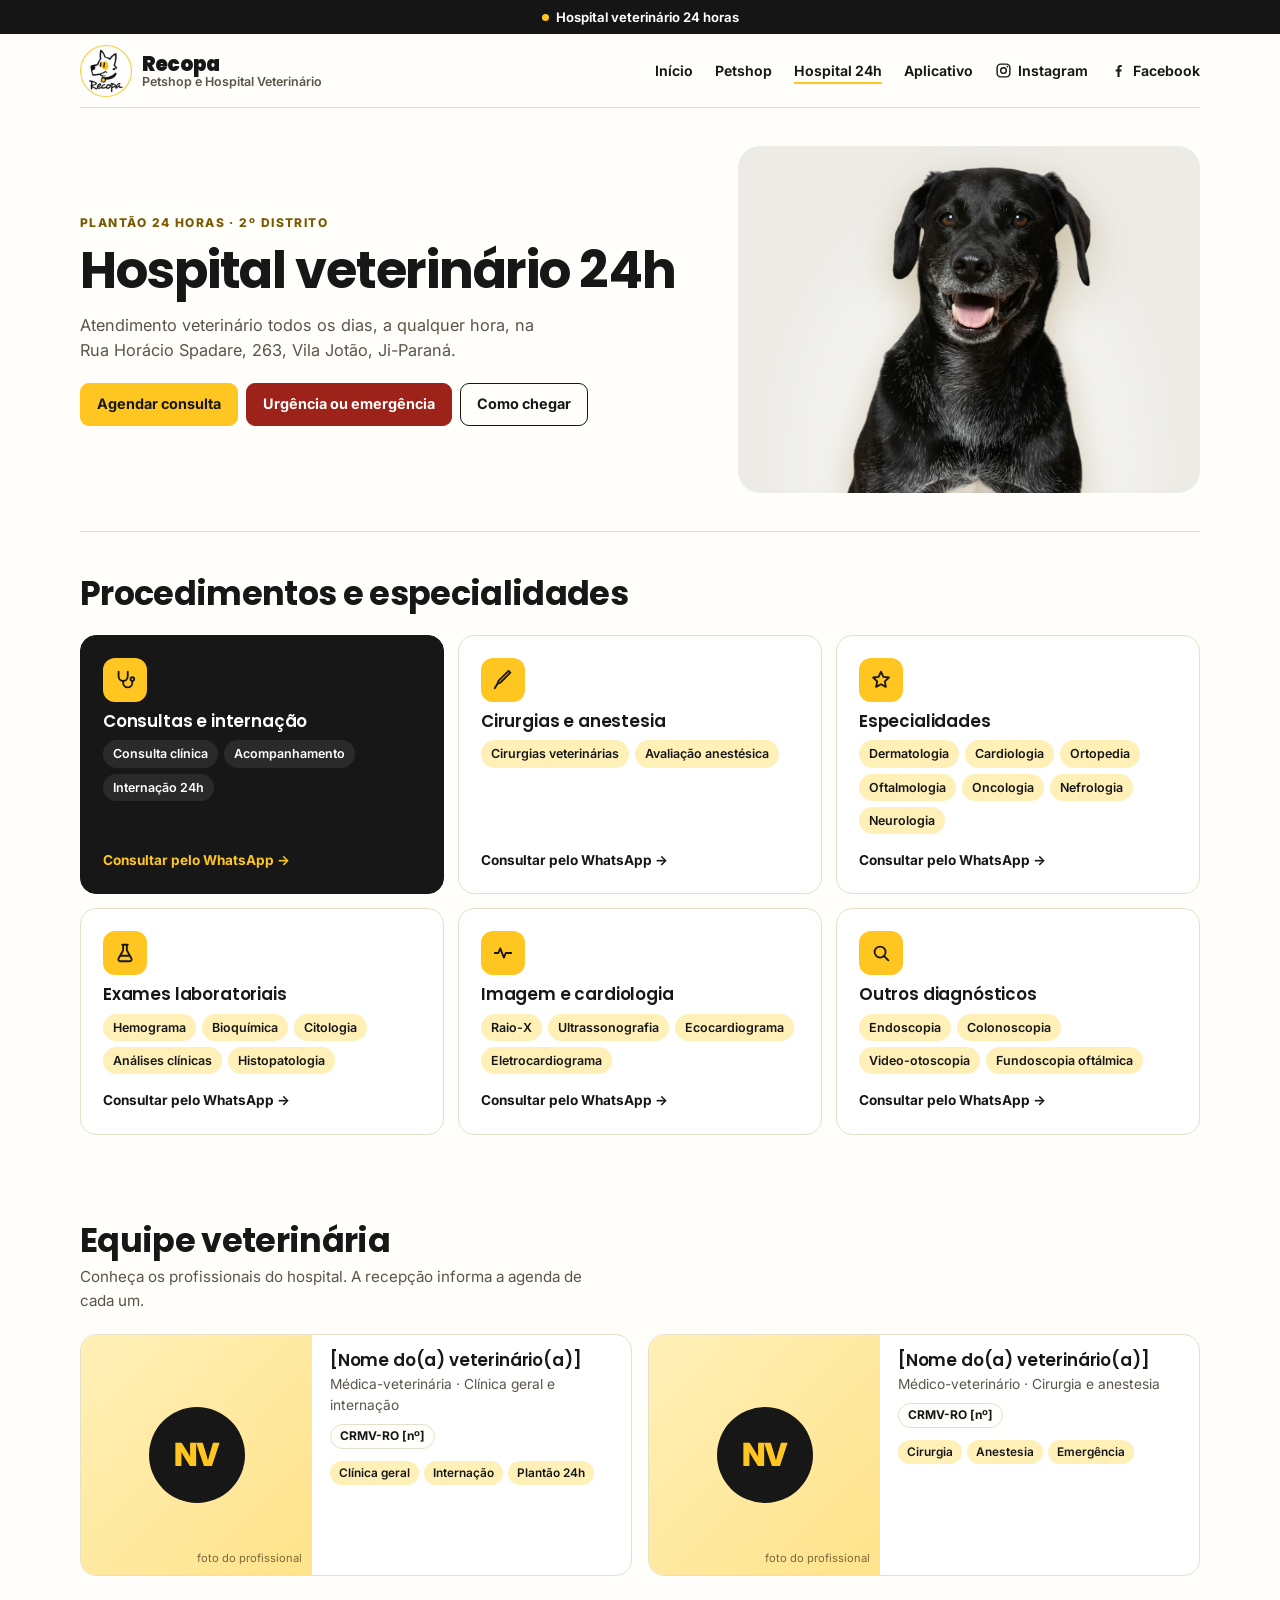
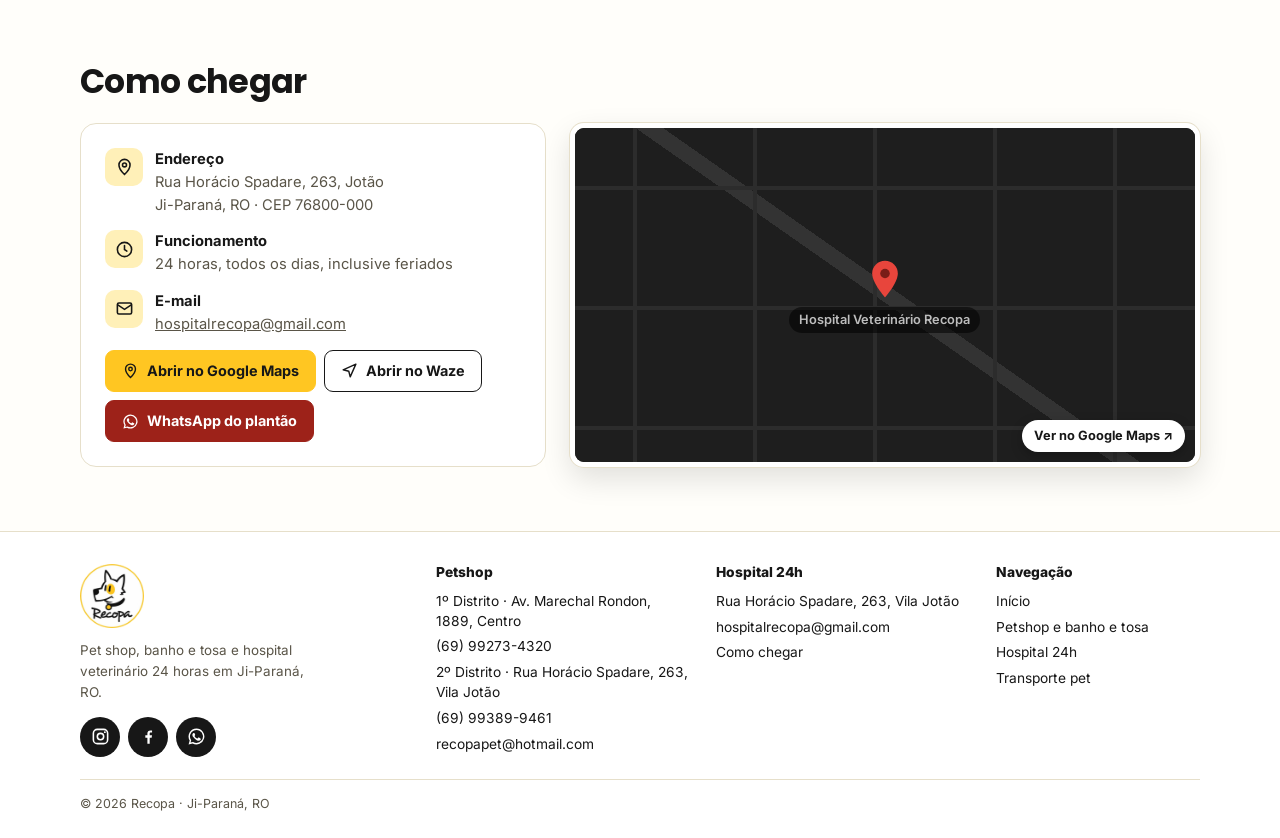
==== commit 18b8d270: "Ajustes para celular, tablet e notebook; categorias da loja recolhíveis; novo rodapé" ====
--- a/hospital.html
+++ b/hospital.html
@@ -14,6 +14,7 @@
 <hr class="sep wrap">
 
 <section class="wrap section" id="procedimentos"><div class="section-head"><div><h2>Procedimentos e especialidades</h2></div></div>
+<p class="swipe-hint">Deslize para o lado para ver todos →</p>
 <div class="pgrid"><article class="pcard"><div class="pcard-ic"><svg viewBox="0 0 24 24" fill="none" stroke="currentColor" stroke-width="2" stroke-linecap="round" stroke-linejoin="round" aria-hidden="true"><path d="M5 3v5a5 5 0 0 0 10 0V3"/><path d="M10 13v2a5 5 0 0 0 10 0v-2"/><circle cx="20" cy="11" r="2"/></svg></div><h3>Consultas e internação</h3><div class="pchips"><span>Consulta clínica</span><span>Acompanhamento</span><span>Internação 24h</span></div><a class="pcard-link" data-wa="hospital" href="https://wa.me/556993272099?text=Ol%C3%A1%21%20Gostaria%20de%20informa%C3%A7%C3%B5es%20sobre%20consultas%20e%20interna%C3%A7%C3%A3o.">Consultar pelo WhatsApp <span>→</span></a></article><article class="pcard"><div class="pcard-ic"><svg viewBox="0 0 24 24" fill="none" stroke="currentColor" stroke-width="2" stroke-linecap="round" stroke-linejoin="round" aria-hidden="true"><path d="M20 4 9 15l-3 1 1-3L18 2z"/><path d="M6 16 3 21"/></svg></div><h3>Cirurgias e anestesia</h3><div class="pchips"><span>Cirurgias veterinárias</span><span>Avaliação anestésica</span></div><a class="pcard-link" data-wa="hospital" href="https://wa.me/556993272099?text=Ol%C3%A1%21%20Gostaria%20de%20informa%C3%A7%C3%B5es%20sobre%20cirurgias%20e%20anestesia.">Consultar pelo WhatsApp <span>→</span></a></article><article class="pcard"><div class="pcard-ic"><svg viewBox="0 0 24 24" fill="none" stroke="currentColor" stroke-width="2" stroke-linecap="round" stroke-linejoin="round" aria-hidden="true"><path d="M12 3l2.6 5.5 6 .8-4.4 4.2 1.1 6-5.3-2.9-5.3 2.9 1.1-6L3.4 9.3l6-.8z"/></svg></div><h3>Especialidades</h3><div class="pchips"><span>Dermatologia</span><span>Cardiologia</span><span>Ortopedia</span><span>Oftalmologia</span><span>Oncologia</span><span>Nefrologia</span><span>Neurologia</span></div><a class="pcard-link" data-wa="hospital" href="https://wa.me/556993272099?text=Ol%C3%A1%21%20Gostaria%20de%20informa%C3%A7%C3%B5es%20sobre%20especialidades.">Consultar pelo WhatsApp <span>→</span></a></article><article class="pcard"><div class="pcard-ic"><svg viewBox="0 0 24 24" fill="none" stroke="currentColor" stroke-width="2" stroke-linecap="round" stroke-linejoin="round" aria-hidden="true"><path d="M9 3h6M10 3v6l-5 9a2 2 0 0 0 1.8 3h10.4a2 2 0 0 0 1.8-3l-5-9V3"/><path d="M7.5 15h9"/></svg></div><h3>Exames laboratoriais</h3><div class="pchips"><span>Hemograma</span><span>Bioquímica</span><span>Citologia</span><span>Análises clínicas</span><span>Histopatologia</span></div><a class="pcard-link" data-wa="hospital" href="https://wa.me/556993272099?text=Ol%C3%A1%21%20Gostaria%20de%20informa%C3%A7%C3%B5es%20sobre%20exames%20laboratoriais.">Consultar pelo WhatsApp <span>→</span></a></article><article class="pcard"><div class="pcard-ic"><svg viewBox="0 0 24 24" fill="none" stroke="currentColor" stroke-width="2" stroke-linecap="round" stroke-linejoin="round" aria-hidden="true"><path d="M3 12h4l2-5 4 10 2-5h6"/></svg></div><h3>Imagem e cardiologia</h3><div class="pchips"><span>Raio-X</span><span>Ultrassonografia</span><span>Ecocardiograma</span><span>Eletrocardiograma</span></div><a class="pcard-link" data-wa="hospital" href="https://wa.me/556993272099?text=Ol%C3%A1%21%20Gostaria%20de%20informa%C3%A7%C3%B5es%20sobre%20imagem%20e%20cardiologia.">Consultar pelo WhatsApp <span>→</span></a></article><article class="pcard"><div class="pcard-ic"><svg viewBox="0 0 24 24" fill="none" stroke="currentColor" stroke-width="2" stroke-linecap="round" stroke-linejoin="round" aria-hidden="true"><circle cx="11" cy="11" r="6"/><path d="m20 20-4.5-4.5"/></svg></div><h3>Outros diagnósticos</h3><div class="pchips"><span>Endoscopia</span><span>Colonoscopia</span><span>Video-otoscopia</span><span>Fundoscopia oftálmica</span></div><a class="pcard-link" data-wa="hospital" href="https://wa.me/556993272099?text=Ol%C3%A1%21%20Gostaria%20de%20informa%C3%A7%C3%B5es%20sobre%20outros%20diagn%C3%B3sticos.">Consultar pelo WhatsApp <span>→</span></a></article></div></section>
 
 <section class="wrap section" id="equipe"><div class="section-head"><div><h2>Equipe veterinária</h2><p>Conheça os profissionais do hospital. A recepção informa a agenda de cada um.</p></div></div>
@@ -42,11 +43,23 @@
 </main>
 <footer><div class="wrap">
 <div class="foot-grid">
-<div><a href="index.html"><img src="img/logo-redondo.png" alt="Recopa" style="height:64px;width:64px"></a><p style="margin-top:8px">Pet shop, banho e tosa e hospital veterinário 24 horas em Ji-Paraná, RO.</p></div>
-<div><p class="foot-title">Petshop</p><a href="https://maps.app.goo.gl/DfjbXsXqLjtcpPhC7" target="_blank" rel="noopener">1º Distrito · Av. Marechal Rondon, 1889, Centro</a><a data-tel="loja1" href="tel:+5569992734320">(69) 99273-4320</a><a href="https://maps.app.goo.gl/VsuJVnvrzZ3Rximn8" target="_blank" rel="noopener" style="margin-top:6px">2º Distrito · Rua Horácio Spadare, 263, Vila Jotão</a><a data-tel="loja2" href="tel:+5569993899461">(69) 99389-9461</a><a data-mail="petshop" href="mailto:recopapet@hotmail.com">recopapet@hotmail.com</a></div>
-<div><p class="foot-title">Hospital 24h</p><a href="https://maps.app.goo.gl/VsuJVnvrzZ3Rximn8" target="_blank" rel="noopener">Rua Horácio Spadare, 263, Vila Jotão</a><a data-mail="hospital" href="mailto:hospitalrecopa@gmail.com">hospitalrecopa@gmail.com</a><a href="hospital.html#localizacao">Como chegar</a></div>
-<div><p class="foot-title">Redes sociais</p><a class="ig-link" data-rede="instagram" href="https://www.instagram.com/recopapetshop/" target="_blank" rel="noopener"><svg class="ig" viewBox="0 0 24 24" aria-hidden="true"><rect x="3" y="3" width="18" height="18" rx="5" fill="none" stroke="currentColor" stroke-width="2"/><circle cx="12" cy="12" r="4" fill="none" stroke="currentColor" stroke-width="2"/><circle cx="17.5" cy="6.5" r="1.2" fill="currentColor"/></svg>Instagram · @recopapetshop</a><a class="ig-link" data-rede="facebook" href="https://www.facebook.com/recopapetshop" target="_blank" rel="noopener"><svg class="ig" viewBox="0 0 24 24" aria-hidden="true"><path fill="currentColor" d="M13.5 21v-7.5h2.5l.4-3h-2.9V8.6c0-.9.3-1.5 1.5-1.5h1.5V4.4a20 20 0 0 0-2.2-.1c-2.2 0-3.7 1.3-3.7 3.8v2.4H8v3h2.6V21z"/></svg>Facebook · /recopapetshop</a></div>
+<div class="foot-brand"><a href="index.html"><img src="img/logo-redondo.png" alt="Recopa" width="64" height="64"></a>
+  <p>Pet shop, banho e tosa e hospital veterinário 24 horas em Ji-Paraná, RO.</p>
+  <div class="foot-social"><a class="soc" data-rede="instagram" href="https://www.instagram.com/recopapetshop/" target="_blank" rel="noopener" aria-label="Instagram @recopapetshop"><svg class="ig" viewBox="0 0 24 24" aria-hidden="true"><rect x="3" y="3" width="18" height="18" rx="5" fill="none" stroke="currentColor" stroke-width="2"/><circle cx="12" cy="12" r="4" fill="none" stroke="currentColor" stroke-width="2"/><circle cx="17.5" cy="6.5" r="1.2" fill="currentColor"/></svg></a><a class="soc" data-rede="facebook" href="https://www.facebook.com/recopapetshop" target="_blank" rel="noopener" aria-label="Facebook Recopa"><svg class="ig" viewBox="0 0 24 24" aria-hidden="true"><path fill="currentColor" d="M13.5 21v-7.5h2.5l.4-3h-2.9V8.6c0-.9.3-1.5 1.5-1.5h1.5V4.4a20 20 0 0 0-2.2-.1c-2.2 0-3.7 1.3-3.7 3.8v2.4H8v3h2.6V21z"/></svg></a><a class="soc" data-wa="loja1" href="https://wa.me/5569992734320?text=Ol%C3%A1%21%20Vim%20pelo%20site%20da%20Recopa." aria-label="WhatsApp da loja"><svg viewBox="0 0 24 24" aria-hidden="true"><path fill="currentColor" d="M12 2a10 10 0 0 0-8.6 15.1L2 22l5-1.3A10 10 0 1 0 12 2zm0 18.2a8.2 8.2 0 0 1-4.2-1.1l-.3-.2-3 .8.8-2.9-.2-.3A8.2 8.2 0 1 1 12 20.2zm4.5-6.1c-.2-.1-1.5-.7-1.7-.8s-.4-.1-.6.1-.7.8-.8 1-.3.2-.5.1a6.7 6.7 0 0 1-3.3-2.9c-.3-.4.3-.4.7-1.4a.5.5 0 0 0 0-.5l-.8-1.8c-.2-.5-.4-.4-.6-.4h-.5a1 1 0 0 0-.7.3 2.9 2.9 0 0 0-.9 2.2 5.1 5.1 0 0 0 1.1 2.7 11.6 11.6 0 0 0 4.4 3.9c1.6.7 2.3.8 3.1.6a2.7 2.7 0 0 0 1.8-1.2 2.2 2.2 0 0 0 .1-1.2c0-.1-.2-.2-.5-.3z"/></svg></a></div>
+</div>
+<details class="fcol" open><summary class="foot-title">Petshop</summary><div class="fcol-body">
+  <a href="https://maps.app.goo.gl/DfjbXsXqLjtcpPhC7" target="_blank" rel="noopener">1º Distrito · Av. Marechal Rondon, 1889, Centro</a><a data-tel="loja1" href="tel:+5569992734320">(69) 99273-4320</a>
+  <a href="https://maps.app.goo.gl/VsuJVnvrzZ3Rximn8" target="_blank" rel="noopener">2º Distrito · Rua Horácio Spadare, 263, Vila Jotão</a><a data-tel="loja2" href="tel:+5569993899461">(69) 99389-9461</a>
+  <a data-mail="petshop" href="mailto:recopapet@hotmail.com">recopapet@hotmail.com</a></div></details>
+<details class="fcol" open><summary class="foot-title">Hospital 24h</summary><div class="fcol-body">
+  <a href="https://maps.app.goo.gl/VsuJVnvrzZ3Rximn8" target="_blank" rel="noopener">Rua Horácio Spadare, 263, Vila Jotão</a>
+  <a data-mail="hospital" href="mailto:hospitalrecopa@gmail.com">hospitalrecopa@gmail.com</a><a href="hospital.html#localizacao">Como chegar</a></div></details>
+<details class="fcol" open><summary class="foot-title">Navegação</summary><div class="fcol-body">
+  <a href="index.html">Início</a><a href="petshop.html">Petshop e banho e tosa</a><a href="hospital.html">Hospital 24h</a><a href="index.html#transporte">Transporte pet</a></div></details>
 </div>
 <p class="copy">© <span id="ano"></span> Recopa · Ji-Paraná, RO</p>
 </div></footer>
-<script>document.getElementById('ano').textContent=new Date().getFullYear()</script></body></html>+<script>document.getElementById('ano').textContent=new Date().getFullYear();
+/* no celular as seções do rodapé começam fechadas (abrem ao tocar) */
+(function(){var m=window.matchMedia('(max-width:680px)');function ajusta(){document.querySelectorAll('footer details.fcol').forEach(function(d){d.open=!m.matches})}ajusta();m.addEventListener&&m.addEventListener('change',ajusta)})();
+</script></body></html>
--- a/style.css
+++ b/style.css
@@ -406,3 +406,120 @@
 .transport>div{min-width:0}
 @media(max-width:400px){.eco-tags span{font-size:.66rem;padding:4px 7px}.eco-tags{gap:4px}}
 @media(max-width:370px){.eco-tags{flex-wrap:wrap}}
+
+/* =====================================================================
+   REVISÃO FINAL DE RESPONSIVIDADE (celular, tablet e notebook)
+   ===================================================================== */
+html{-webkit-text-size-adjust:100%;text-size-adjust:100%}
+body{overflow-x:hidden}
+img,svg{max-width:100%}
+
+/* --- banners do topo: sempre inteiros, sem cortar texto --- */
+.car-slide{aspect-ratio:4/1}
+@media(max-width:680px){.car-slide{aspect-ratio:4/1}.carousel .car-dots{margin:6px auto}}
+
+/* --- etiquetas do transporte: ícones próprios, nunca vazam --- */
+.eco-tags{display:flex;flex-wrap:nowrap;gap:8px;margin-top:18px}
+.eco-tags span{display:inline-flex;align-items:center;gap:6px;white-space:nowrap;font-size:.8rem;padding:6px 12px}
+.eco-tags svg{width:15px;height:15px;flex:0 0 auto}
+@media(max-width:680px){
+  .eco-tags{display:grid;grid-template-columns:repeat(3,minmax(0,1fr));gap:6px}
+  .eco-tags span{justify-content:center;white-space:normal;text-align:center;line-height:1.15;font-size:.72rem;padding:7px 6px;min-height:38px}
+  .eco-tags svg{width:13px;height:13px}
+}
+@media(max-width:360px){.eco-tags span{flex-direction:column;gap:3px;font-size:.68rem}}
+
+/* --- loja: painel de categorias --- */
+.side-toggle{display:none}
+.more-wrap{display:flex;justify-content:center;margin-top:18px}
+.more-wrap .button[hidden]{display:none}
+@media(max-width:900px){
+  .shop{gap:14px}
+  .side{padding:12px}
+  .side-toggle{display:flex;width:100%;justify-content:space-between;align-items:center;margin-top:10px;padding:10px 12px;border:1px solid var(--line);border-radius:10px;background:var(--paper);font:inherit;cursor:pointer;text-align:left;color:var(--ink)}
+  .side-toggle small{display:block;font-size:.7rem;color:var(--muted);text-transform:uppercase;letter-spacing:.08em;font-weight:700}
+  .side-toggle b{font-size:.95rem}
+  .side-toggle .chev{transition:transform .2s;font-size:1rem}
+  .side.open .side-toggle .chev{transform:rotate(180deg)}
+  .side-body{display:none;margin-top:8px}
+  .side.open .side-body{display:block}
+  #vitrine{scroll-margin-top:12px}
+}
+
+/* --- carrinho: botão compacto e sem cobrir conteúdo no celular --- */
+@media(max-width:680px){
+  .cart-fab{right:12px;bottom:12px;padding:10px 14px;font-size:.88rem}
+  body:has(.cart-fab){padding-bottom:72px}
+  .drawer{width:100%}
+}
+
+/* --- rodapé: uma coluna no celular, sem textos espremidos --- */
+@media(max-width:600px){
+  .foot-grid{grid-template-columns:1fr;gap:18px}
+  .foot-grid a,.foot-grid p{font-size:.9rem}
+  footer{padding-block:26px 20px}
+}
+
+/* --- textos e espaçamentos no celular --- */
+@media(max-width:680px){
+  h1{font-size:1.85rem}
+  h2{font-size:1.45rem}
+  .intro{font-size:.98rem}
+  .section{padding-block:28px}
+  .hero{gap:20px}
+  .cover{min-height:280px}
+  .cover-text b{font-size:4.2rem}
+  .pagehero{padding-block:22px;gap:18px}
+  .actions .button{flex:1 1 auto}
+  .transport h2{font-size:1.4rem}
+  .go .txt{padding:16px}
+}
+/* tablet */
+@media(min-width:681px) and (max-width:1024px){
+  h1{font-size:2.3rem}
+  .cover{min-height:340px}
+}
+
+/* ===== rodapé (padrão de sites: marca + redes no topo, seções que abrem no celular) ===== */
+footer{background:#fff}
+.foot-grid{grid-template-columns:1.3fr 1fr 1fr .8fr}
+.foot-brand p{margin-top:10px;max-width:30ch}
+.foot-social{display:flex;gap:8px;margin-top:14px}
+.foot-social .soc{width:40px;height:40px;border-radius:50%;background:var(--ink);color:#fff;display:grid!important;place-items:center;padding:0!important}
+.foot-social .soc:hover{background:#333;text-decoration:none}
+.foot-social svg{width:19px;height:19px}
+footer details.fcol summary{list-style:none;cursor:default}
+footer details.fcol summary::-webkit-details-marker{display:none}
+.fcol-body{display:flex;flex-direction:column;gap:2px}
+.fcol-body a{line-height:1.45}
+@media(max-width:900px) and (min-width:681px){.foot-grid{grid-template-columns:1fr 1fr}}
+@media(max-width:680px){
+  footer{padding-block:28px 18px}
+  .foot-grid{grid-template-columns:1fr;gap:0}
+  .foot-brand{text-align:center;display:flex;flex-direction:column;align-items:center;padding-bottom:18px;border-bottom:1px solid var(--line)}
+  .foot-brand p{margin-inline:auto}
+  footer details.fcol{border-bottom:1px solid var(--line)}
+  footer details.fcol summary{cursor:pointer;display:flex;justify-content:space-between;align-items:center;padding:15px 2px;margin:0!important;font-size:.95rem!important}
+  footer details.fcol summary::after{content:"+";font-size:1.3rem;font-weight:400;line-height:1;transition:transform .2s}
+  footer details.fcol[open] summary::after{transform:rotate(45deg)}
+  .fcol-body{padding:0 2px 14px}
+  .fcol-body a{padding:7px 0;font-size:.92rem}
+  .copy{text-align:center;border-top:0;margin-top:16px}
+}
+
+/* ===== hospital no celular: procedimentos deslizando para o lado e equipe compacta ===== */
+@media(max-width:680px){
+  .pgrid{display:flex;overflow-x:auto;scroll-snap-type:x mandatory;gap:12px;margin-inline:-16px;padding:2px 16px 10px;scrollbar-width:none}
+  .pgrid::-webkit-scrollbar{display:none}
+  .pcard{flex:0 0 82%;scroll-snap-align:start}
+  .pcard:hover{transform:none}
+  .swipe-hint{display:block!important}
+  .team.two{grid-template-columns:1fr}
+  .team.two .vet{flex-direction:row}
+  .team.two .vet .ph{width:96px;min-height:0;aspect-ratio:auto;flex:0 0 96px}
+  .team.two .vet .ini{width:58px;height:58px;font-size:1.15rem}
+  .team.two .vet .ph small{display:none}
+  .team.two .vet .body{padding:14px}
+}
+.swipe-hint{display:none;font-size:.8rem;color:var(--muted);margin-top:-10px;margin-bottom:10px}
+@media(max-width:680px){.pgrid{scroll-padding-inline:16px}}
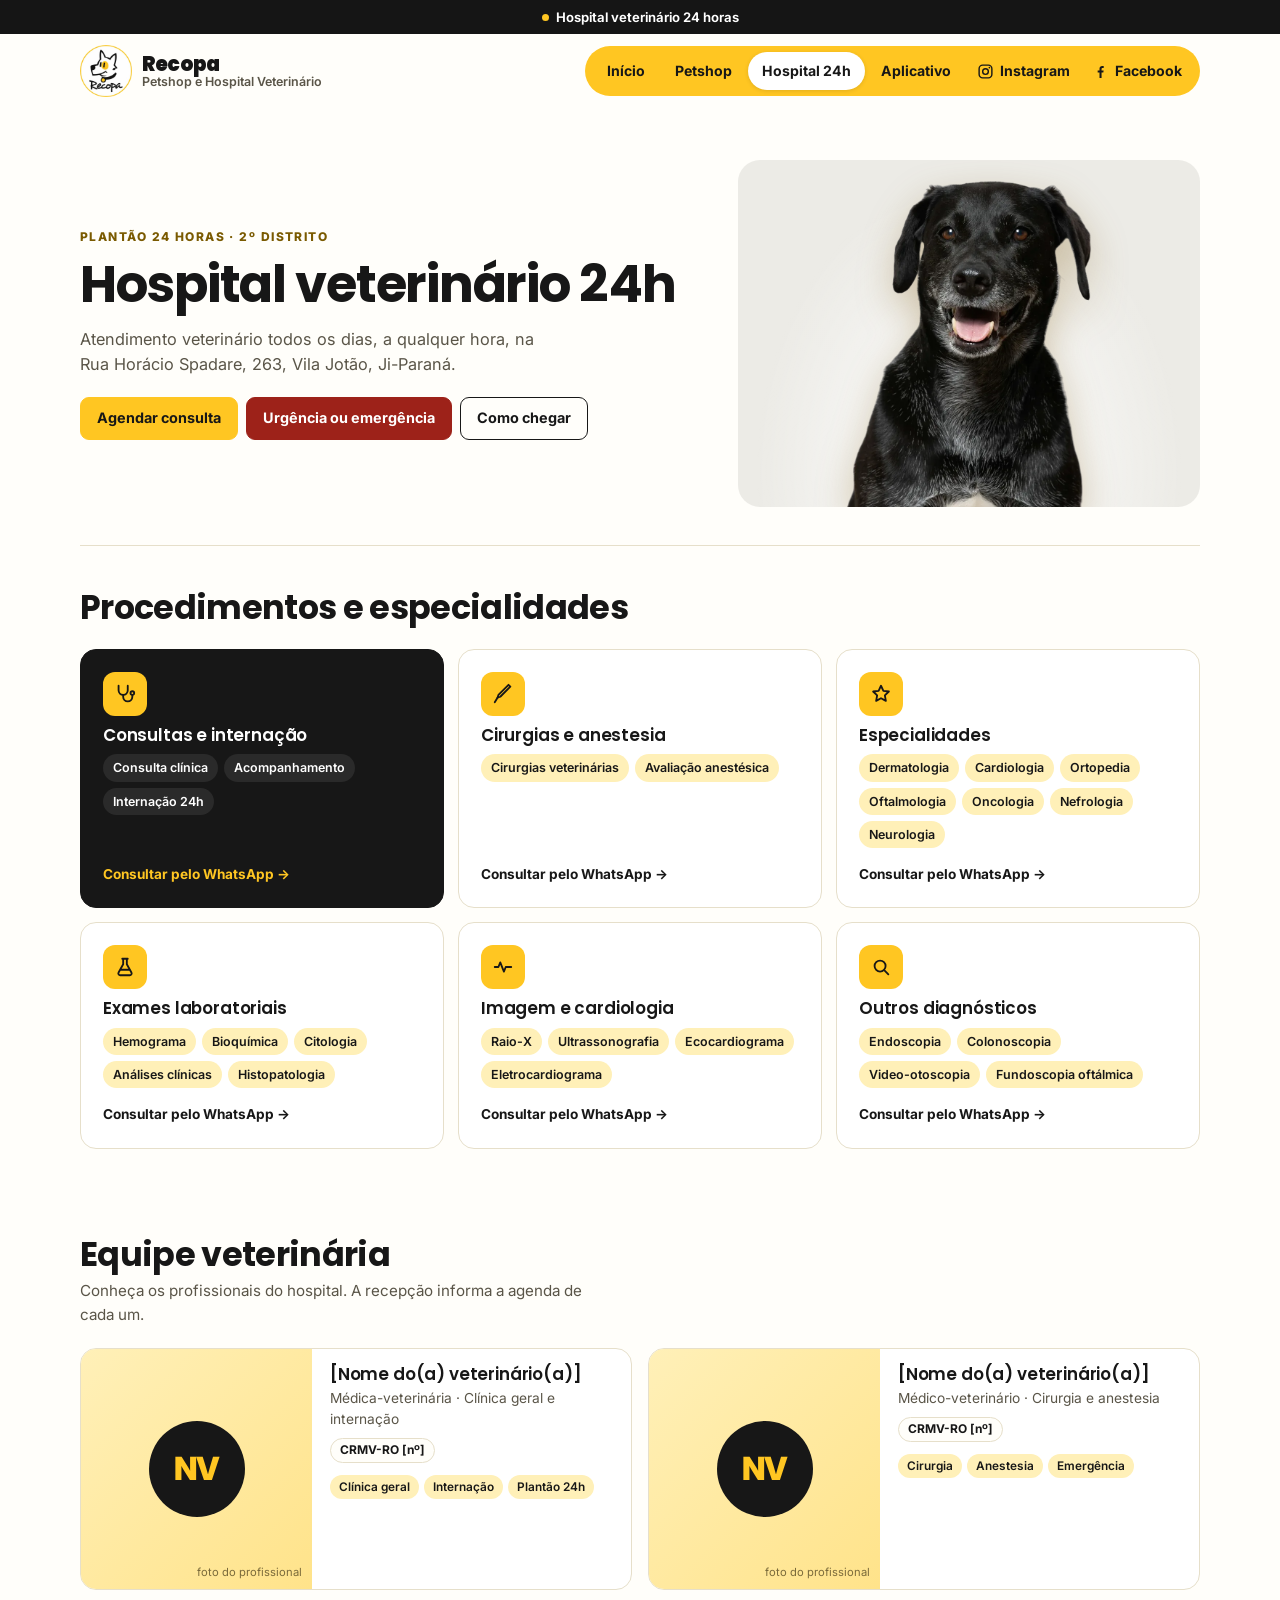
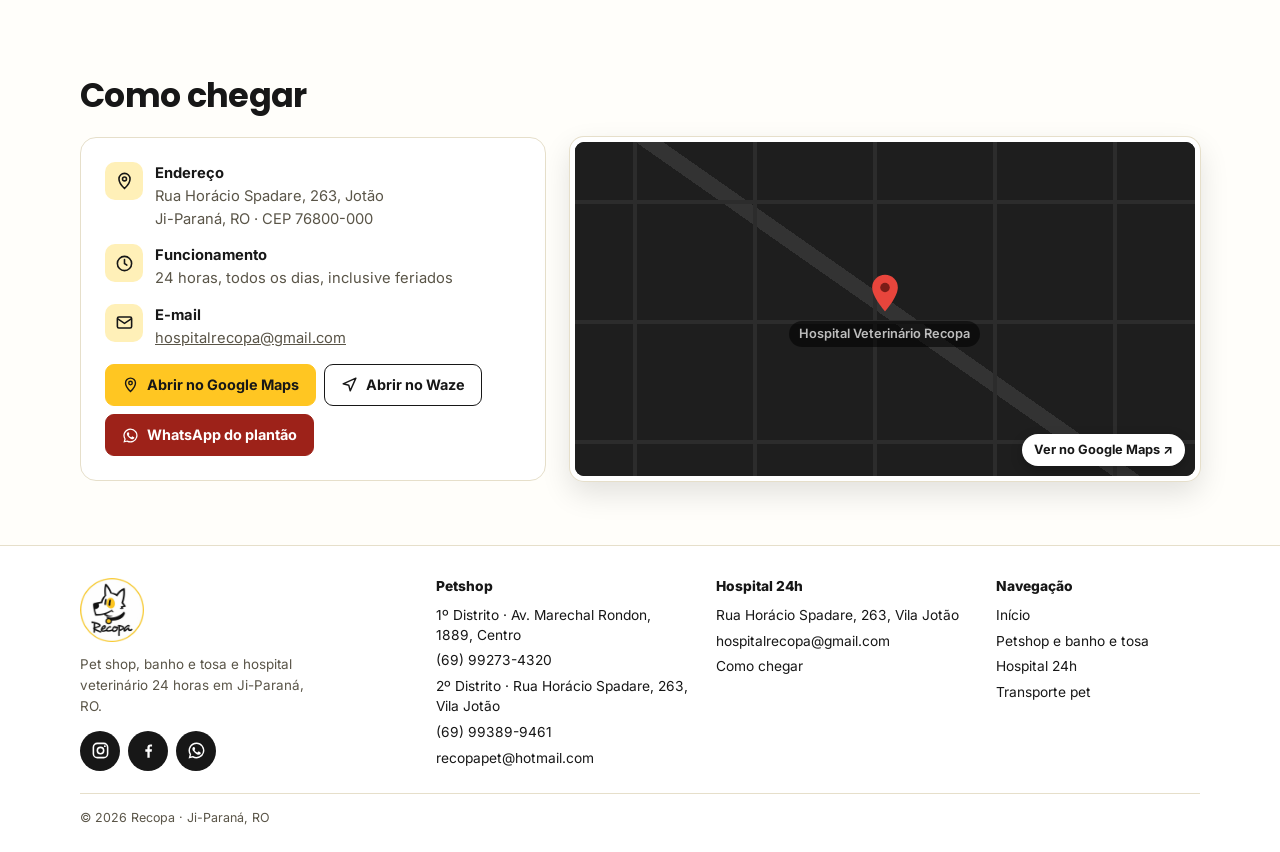
==== commit 28f3c7ef: "Força atualização do visual no navegador (versão nos arquivos)" ====
--- a/hospital.html
+++ b/hospital.html
@@ -1,7 +1,7 @@
 <!doctype html>
 <html lang="pt-BR"><head><meta charset="utf-8"><meta name="viewport" content="width=device-width, initial-scale=1">
 <title>Hospital Veterinário 24 horas | Recopa</title><meta name="description" content="Hospital veterinário Recopa: plantão 24 horas, consultas, exames, cirurgias e internação em Ji-Paraná, RO.">
-<link rel="icon" href="favicon.png"><link rel="preconnect" href="https://fonts.googleapis.com"><link rel="preconnect" href="https://fonts.gstatic.com" crossorigin><link href="https://fonts.googleapis.com/css2?family=Inter:wght@400;500;600;700&family=Poppins:wght@500;600;700;800&display=swap" rel="stylesheet"><link rel="stylesheet" href="style.css"><script src="dados.js"></script></head>
+<link rel="icon" href="favicon.png"><link rel="preconnect" href="https://fonts.googleapis.com"><link rel="preconnect" href="https://fonts.gstatic.com" crossorigin><link href="https://fonts.googleapis.com/css2?family=Inter:wght@400;500;600;700&family=Poppins:wght@500;600;700;800&display=swap" rel="stylesheet"><link rel="stylesheet" href="style.css?v=202611240121"><script src="dados.js?v=202611240121"></script></head>
 <body><a class="skip" href="#principal">Ir para o conteúdo</a>
 <div class="notice"><a href="hospital.html#plantao"><span class="dot"></span>Hospital veterinário 24 horas</a></div>
 <header class="wrap top"><a class="brand brand-row" href="index.html"><img class="brand-logo" src="img/logo-redondo.png" width="52" height="52" alt="Recopa"><span><strong>Recopa</strong><small>Petshop e Hospital Veterinário</small></span></a>
--- a/style.css
+++ b/style.css
@@ -523,3 +523,29 @@
 }
 .swipe-hint{display:none;font-size:.8rem;color:var(--muted);margin-top:-10px;margin-bottom:10px}
 @media(max-width:680px){.pgrid{scroll-padding-inline:16px}}
+
+/* ===== menu principal em faixa amarela ===== */
+.top{border-bottom:0}
+.top nav{background:var(--yellow);border-radius:999px;padding:6px 8px;gap:2px}
+.top nav a{color:var(--ink);font-weight:700;padding:8px 14px;border-radius:999px;text-decoration:none!important;transition:background .15s}
+.top nav a:hover{background:rgba(0,0,0,.08)}
+.top nav a[aria-current="page"]{background:var(--ink);color:var(--yellow)}
+.top nav .ig-link{padding:8px 10px}
+@media(max-width:900px){
+  .top{padding-bottom:0}
+  .top nav{width:100%;border-radius:14px;justify-content:space-between}
+}
+@media(max-width:680px){
+  .top nav{flex-wrap:nowrap;overflow-x:auto;padding:5px;gap:0;justify-content:space-between}
+  .top nav a{padding:8px 10px;font-size:.84rem;white-space:nowrap}
+  .top nav .ig-link{padding:8px 8px}
+}
+@media(max-width:360px){.top nav a{padding:8px 7px;font-size:.78rem}}
+.top + *{margin-top:14px}
+@media(max-width:680px){
+  .top nav{display:grid;grid-template-columns:auto auto auto auto 34px 34px;justify-content:space-between;overflow:visible;padding:4px}
+  .top nav a{padding:8px 6px;font-size:.8rem;text-align:center}
+  .top nav .ig-link{padding:8px 0;justify-content:center}
+}
+@media(max-width:370px){.top nav a{font-size:.74rem;padding:8px 4px}.top nav{grid-template-columns:auto auto auto auto 28px 28px}}
+.top nav a[aria-current="page"]{background:#fff;color:var(--ink);box-shadow:0 1px 4px rgba(0,0,0,.12)}
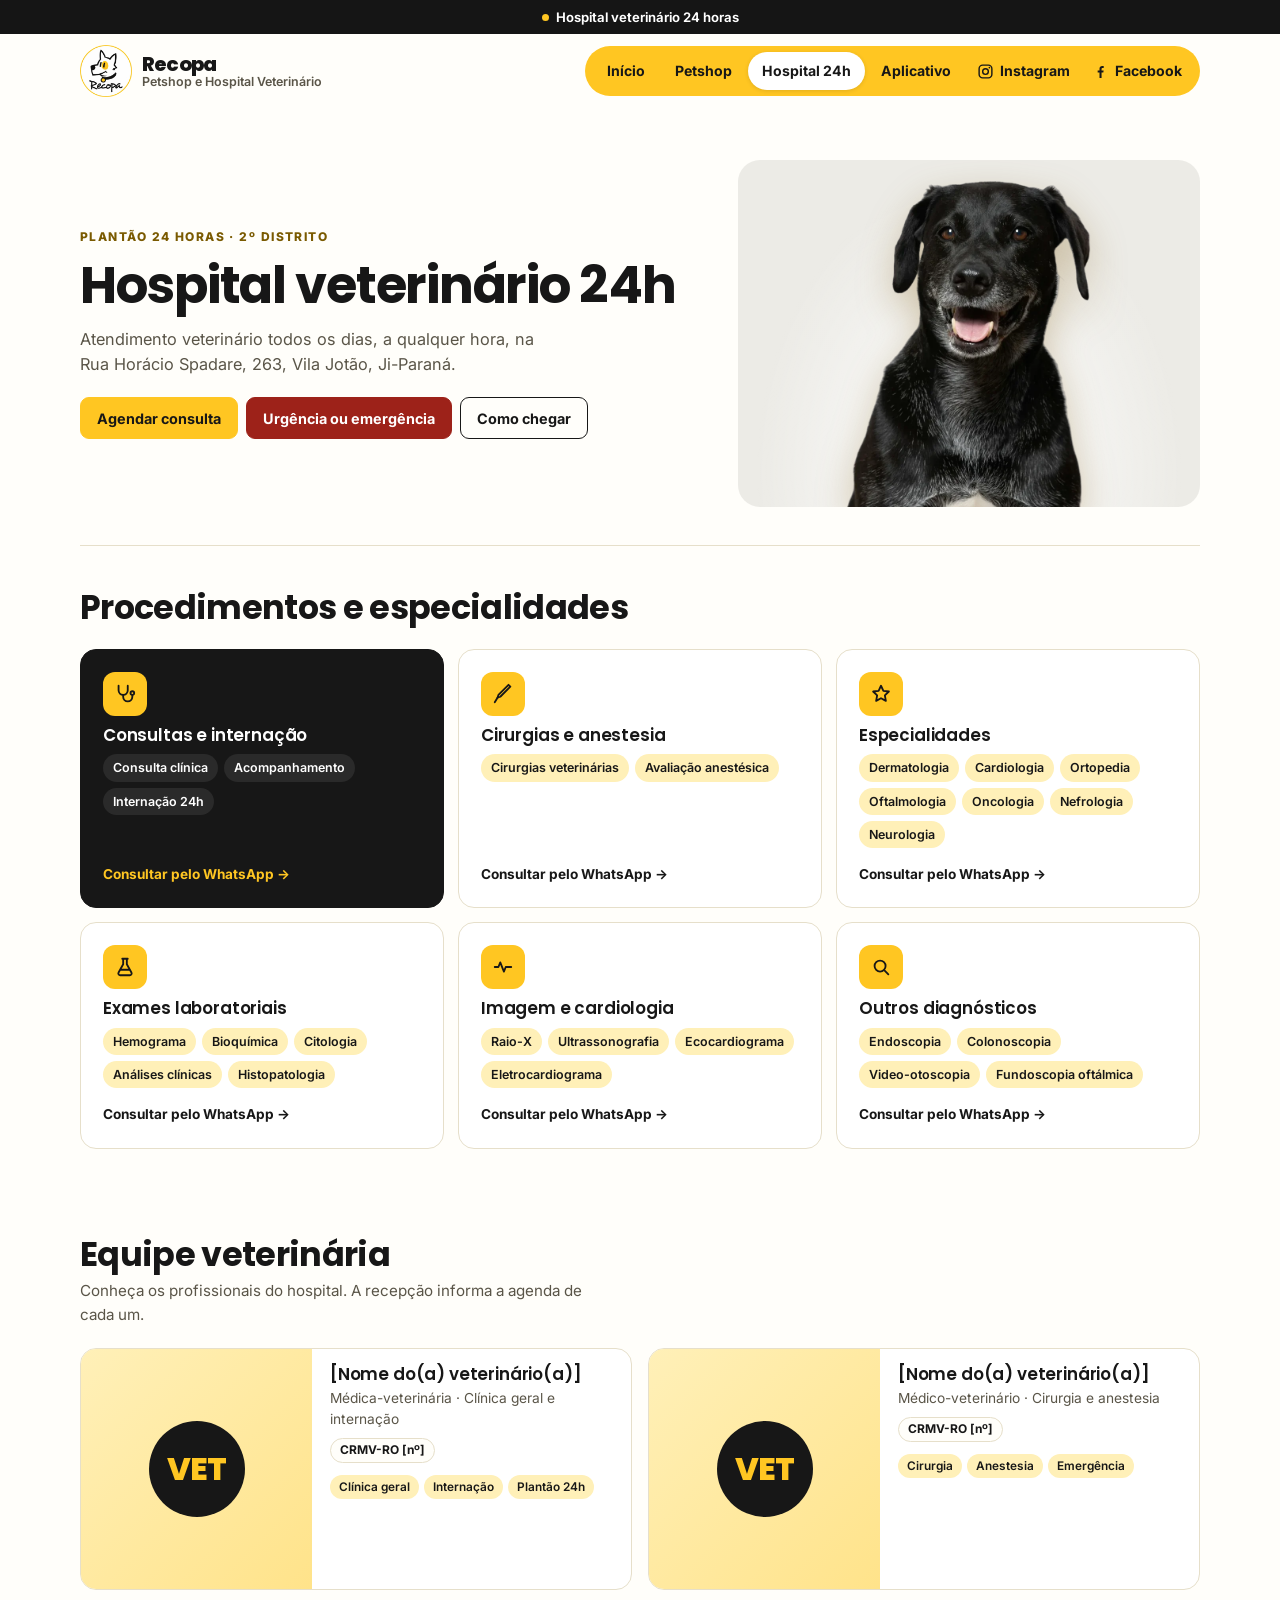
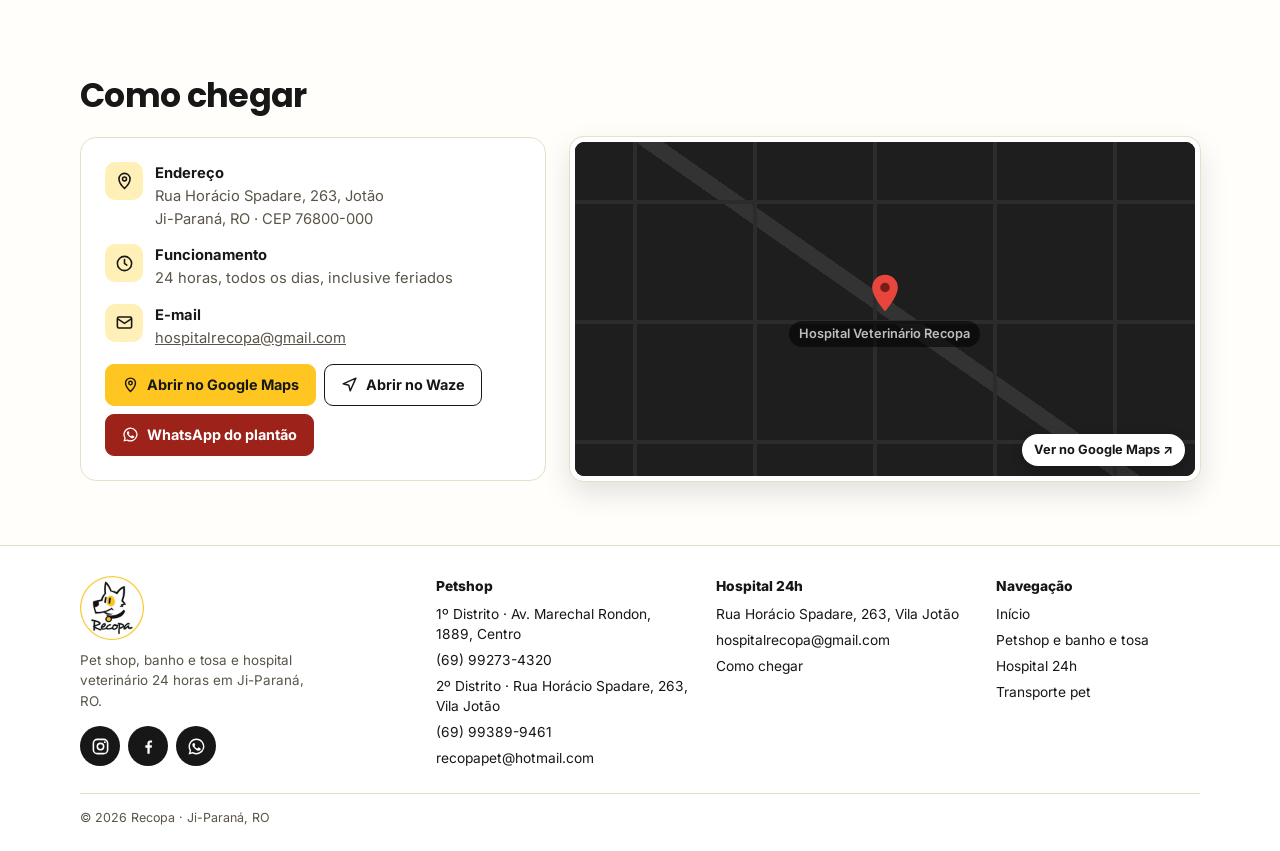
==== commit 25abe6ac: "Revisão completa do código: CSS organizado, JavaScript modular, HTML legível, imagens otimizadas e t" ====
--- a/hospital.html
+++ b/hospital.html
@@ -1,65 +1,214 @@
 <!doctype html>
-<html lang="pt-BR"><head><meta charset="utf-8"><meta name="viewport" content="width=device-width, initial-scale=1">
-<title>Hospital Veterinário 24 horas | Recopa</title><meta name="description" content="Hospital veterinário Recopa: plantão 24 horas, consultas, exames, cirurgias e internação em Ji-Paraná, RO.">
-<link rel="icon" href="favicon.png"><link rel="preconnect" href="https://fonts.googleapis.com"><link rel="preconnect" href="https://fonts.gstatic.com" crossorigin><link href="https://fonts.googleapis.com/css2?family=Inter:wght@400;500;600;700&family=Poppins:wght@500;600;700;800&display=swap" rel="stylesheet"><link rel="stylesheet" href="style.css?v=202611240121"><script src="dados.js?v=202611240121"></script></head>
-<body><a class="skip" href="#principal">Ir para o conteúdo</a>
-<div class="notice"><a href="hospital.html#plantao"><span class="dot"></span>Hospital veterinário 24 horas</a></div>
-<header class="wrap top"><a class="brand brand-row" href="index.html"><img class="brand-logo" src="img/logo-redondo.png" width="52" height="52" alt="Recopa"><span><strong>Recopa</strong><small>Petshop e Hospital Veterinário</small></span></a>
-<nav aria-label="Menu principal"><a href="index.html">Início</a><a href="petshop.html">Petshop</a><a href="hospital.html" aria-current="page">Hospital 24h</a><a href="index.html#app">Aplicativo</a><a class="ig-link" data-rede="instagram" href="https://www.instagram.com/recopapetshop/" target="_blank" rel="noopener" aria-label="Instagram @recopapetshop"><svg class="ig" viewBox="0 0 24 24" aria-hidden="true"><rect x="3" y="3" width="18" height="18" rx="5" fill="none" stroke="currentColor" stroke-width="2"/><circle cx="12" cy="12" r="4" fill="none" stroke="currentColor" stroke-width="2"/><circle cx="17.5" cy="6.5" r="1.2" fill="currentColor"/></svg><span>Instagram</span></a><a class="ig-link" data-rede="facebook" href="https://www.facebook.com/recopapetshop" target="_blank" rel="noopener" aria-label="Facebook Recopa"><svg class="ig" viewBox="0 0 24 24" aria-hidden="true"><path fill="currentColor" d="M13.5 21v-7.5h2.5l.4-3h-2.9V8.6c0-.9.3-1.5 1.5-1.5h1.5V4.4a20 20 0 0 0-2.2-.1c-2.2 0-3.7 1.3-3.7 3.8v2.4H8v3h2.6V21z"/></svg><span>Facebook</span></a></nav></header>
-<main id="principal">
-<section class="wrap pagehero" id="plantao"><div><p class="tag">Plantão 24 horas · 2º Distrito</p><h1>Hospital veterinário 24h</h1>
-<p class="intro">Atendimento veterinário todos os dias, a qualquer hora, na Rua Horácio Spadare, 263, Vila Jotão, Ji-Paraná.</p>
-<div class="actions"><a class="button primary" data-wa="hospital" href="https://wa.me/556993272099?text=Ol%C3%A1%21%20Gostaria%20de%20agendar%20uma%20consulta%20veterin%C3%A1ria.">Agendar consulta</a><a class="button urgent" data-wa="hospital" href="https://wa.me/556993272099?text=Ol%C3%A1%21%20Preciso%20de%20atendimento%20veterin%C3%A1rio%20de%20urg%C3%AAncia.">Urgência ou emergência</a><a class="button secondary" href="#localizacao">Como chegar</a></div></div>
-<div class="photo duo hosp"><img class="solo-dog" src="img/cao-preto-recorte.webp" alt="Cachorro preto sorrindo"></div></section>
-<hr class="sep wrap">
-
-<section class="wrap section" id="procedimentos"><div class="section-head"><div><h2>Procedimentos e especialidades</h2></div></div>
-<p class="swipe-hint">Deslize para o lado para ver todos →</p>
-<div class="pgrid"><article class="pcard"><div class="pcard-ic"><svg viewBox="0 0 24 24" fill="none" stroke="currentColor" stroke-width="2" stroke-linecap="round" stroke-linejoin="round" aria-hidden="true"><path d="M5 3v5a5 5 0 0 0 10 0V3"/><path d="M10 13v2a5 5 0 0 0 10 0v-2"/><circle cx="20" cy="11" r="2"/></svg></div><h3>Consultas e internação</h3><div class="pchips"><span>Consulta clínica</span><span>Acompanhamento</span><span>Internação 24h</span></div><a class="pcard-link" data-wa="hospital" href="https://wa.me/556993272099?text=Ol%C3%A1%21%20Gostaria%20de%20informa%C3%A7%C3%B5es%20sobre%20consultas%20e%20interna%C3%A7%C3%A3o.">Consultar pelo WhatsApp <span>→</span></a></article><article class="pcard"><div class="pcard-ic"><svg viewBox="0 0 24 24" fill="none" stroke="currentColor" stroke-width="2" stroke-linecap="round" stroke-linejoin="round" aria-hidden="true"><path d="M20 4 9 15l-3 1 1-3L18 2z"/><path d="M6 16 3 21"/></svg></div><h3>Cirurgias e anestesia</h3><div class="pchips"><span>Cirurgias veterinárias</span><span>Avaliação anestésica</span></div><a class="pcard-link" data-wa="hospital" href="https://wa.me/556993272099?text=Ol%C3%A1%21%20Gostaria%20de%20informa%C3%A7%C3%B5es%20sobre%20cirurgias%20e%20anestesia.">Consultar pelo WhatsApp <span>→</span></a></article><article class="pcard"><div class="pcard-ic"><svg viewBox="0 0 24 24" fill="none" stroke="currentColor" stroke-width="2" stroke-linecap="round" stroke-linejoin="round" aria-hidden="true"><path d="M12 3l2.6 5.5 6 .8-4.4 4.2 1.1 6-5.3-2.9-5.3 2.9 1.1-6L3.4 9.3l6-.8z"/></svg></div><h3>Especialidades</h3><div class="pchips"><span>Dermatologia</span><span>Cardiologia</span><span>Ortopedia</span><span>Oftalmologia</span><span>Oncologia</span><span>Nefrologia</span><span>Neurologia</span></div><a class="pcard-link" data-wa="hospital" href="https://wa.me/556993272099?text=Ol%C3%A1%21%20Gostaria%20de%20informa%C3%A7%C3%B5es%20sobre%20especialidades.">Consultar pelo WhatsApp <span>→</span></a></article><article class="pcard"><div class="pcard-ic"><svg viewBox="0 0 24 24" fill="none" stroke="currentColor" stroke-width="2" stroke-linecap="round" stroke-linejoin="round" aria-hidden="true"><path d="M9 3h6M10 3v6l-5 9a2 2 0 0 0 1.8 3h10.4a2 2 0 0 0 1.8-3l-5-9V3"/><path d="M7.5 15h9"/></svg></div><h3>Exames laboratoriais</h3><div class="pchips"><span>Hemograma</span><span>Bioquímica</span><span>Citologia</span><span>Análises clínicas</span><span>Histopatologia</span></div><a class="pcard-link" data-wa="hospital" href="https://wa.me/556993272099?text=Ol%C3%A1%21%20Gostaria%20de%20informa%C3%A7%C3%B5es%20sobre%20exames%20laboratoriais.">Consultar pelo WhatsApp <span>→</span></a></article><article class="pcard"><div class="pcard-ic"><svg viewBox="0 0 24 24" fill="none" stroke="currentColor" stroke-width="2" stroke-linecap="round" stroke-linejoin="round" aria-hidden="true"><path d="M3 12h4l2-5 4 10 2-5h6"/></svg></div><h3>Imagem e cardiologia</h3><div class="pchips"><span>Raio-X</span><span>Ultrassonografia</span><span>Ecocardiograma</span><span>Eletrocardiograma</span></div><a class="pcard-link" data-wa="hospital" href="https://wa.me/556993272099?text=Ol%C3%A1%21%20Gostaria%20de%20informa%C3%A7%C3%B5es%20sobre%20imagem%20e%20cardiologia.">Consultar pelo WhatsApp <span>→</span></a></article><article class="pcard"><div class="pcard-ic"><svg viewBox="0 0 24 24" fill="none" stroke="currentColor" stroke-width="2" stroke-linecap="round" stroke-linejoin="round" aria-hidden="true"><circle cx="11" cy="11" r="6"/><path d="m20 20-4.5-4.5"/></svg></div><h3>Outros diagnósticos</h3><div class="pchips"><span>Endoscopia</span><span>Colonoscopia</span><span>Video-otoscopia</span><span>Fundoscopia oftálmica</span></div><a class="pcard-link" data-wa="hospital" href="https://wa.me/556993272099?text=Ol%C3%A1%21%20Gostaria%20de%20informa%C3%A7%C3%B5es%20sobre%20outros%20diagn%C3%B3sticos.">Consultar pelo WhatsApp <span>→</span></a></article></div></section>
-
-<section class="wrap section" id="equipe"><div class="section-head"><div><h2>Equipe veterinária</h2><p>Conheça os profissionais do hospital. A recepção informa a agenda de cada um.</p></div></div>
-<div class="team two" id="equipe-lista"><article class="vet"><div class="ph"><div class="ini">NV</div><small>foto do profissional</small></div><div class="body"><h3>[Nome do(a) veterinário(a)]</h3><p class="role">Médica-veterinária · Clínica geral e internação</p><span class="crmv">CRMV-RO [nº]</span><div class="chips"><span>Clínica geral</span><span>Internação</span><span>Plantão 24h</span></div></div></article><article class="vet"><div class="ph"><div class="ini">NV</div><small>foto do profissional</small></div><div class="body"><h3>[Nome do(a) veterinário(a)]</h3><p class="role">Médico-veterinário · Cirurgia e anestesia</p><span class="crmv">CRMV-RO [nº]</span><div class="chips"><span>Cirurgia</span><span>Anestesia</span><span>Emergência</span></div></div></article></div></section>
-
-<section class="wrap section" id="localizacao"><div class="section-head"><div><h2>Como chegar</h2></div></div>
-<div class="location">
-  <div class="loc-card">
-    <div class="loc-line"><div class="ic"><svg viewBox="0 0 24 24" aria-hidden="true"><g fill="none" stroke="currentColor" stroke-width="2"><path d="M12 22s7-6.5 7-12a7 7 0 0 0-14 0c0 5.5 7 12 7 12z"/><circle cx="12" cy="10" r="2.5"/></g></svg></div><div><b>Endereço</b><span>Rua Horácio Spadare, 263, Jotão<br>Ji-Paraná, RO · CEP 76800-000</span></div></div>
-    <div class="loc-line"><div class="ic"><svg viewBox="0 0 24 24" aria-hidden="true"><g fill="none" stroke="currentColor" stroke-width="2" stroke-linecap="round"><circle cx="12" cy="12" r="9"/><path d="M12 7v5l3 2"/></g></svg></div><div><b>Funcionamento</b><span>24 horas, todos os dias, inclusive feriados</span></div></div>
-    <div class="loc-line"><div class="ic"><svg viewBox="0 0 24 24" aria-hidden="true"><g fill="none" stroke="currentColor" stroke-width="2"><rect x="3" y="5" width="18" height="14" rx="2"/><path d="M3 7l9 6 9-6"/></g></svg></div><div><b>E-mail</b><span><a data-mail="hospital" href="mailto:hospitalrecopa@gmail.com">hospitalrecopa@gmail.com</a></span></div></div>
-    <div class="actions"><a class="button primary" href="https://maps.app.goo.gl/VsuJVnvrzZ3Rximn8" target="_blank" rel="noopener"><svg viewBox="0 0 24 24" aria-hidden="true"><g fill="none" stroke="currentColor" stroke-width="2"><path d="M12 22s7-6.5 7-12a7 7 0 0 0-14 0c0 5.5 7 12 7 12z"/><circle cx="12" cy="10" r="2.5"/></g></svg>Abrir no Google Maps</a><a class="button secondary" href="https://www.waze.com/ul?ll=-10.887957%2C-61.9301413&navigate=yes&zoom=17" target="_blank" rel="noopener noreferrer" referrerpolicy="no-referrer"><svg viewBox="0 0 24 24" aria-hidden="true"><path fill="none" stroke="currentColor" stroke-width="2" stroke-linejoin="round" d="M3 11l18-8-8 18-2-8z"/></svg>Abrir no Waze</a><a class="button urgent" data-wa="hospital" href="https://wa.me/556993272099?text=Ol%C3%A1%21%20Preciso%20de%20atendimento%20veterin%C3%A1rio%20de%20urg%C3%AAncia."><svg viewBox="0 0 24 24" aria-hidden="true"><path fill="currentColor" d="M12 2a10 10 0 0 0-8.6 15.1L2 22l5-1.3A10 10 0 1 0 12 2zm0 18.2a8.2 8.2 0 0 1-4.2-1.1l-.3-.2-3 .8.8-2.9-.2-.3A8.2 8.2 0 1 1 12 20.2zm4.5-6.1c-.2-.1-1.5-.7-1.7-.8s-.4-.1-.6.1-.7.8-.8 1-.3.2-.5.1a6.7 6.7 0 0 1-3.3-2.9c-.3-.4.3-.4.7-1.4a.5.5 0 0 0 0-.5l-.8-1.8c-.2-.5-.4-.4-.6-.4h-.5a1 1 0 0 0-.7.3 2.9 2.9 0 0 0-.9 2.2 5.1 5.1 0 0 0 1.1 2.7 11.6 11.6 0 0 0 4.4 3.9c1.6.7 2.3.8 3.1.6a2.7 2.7 0 0 0 1.8-1.2 2.2 2.2 0 0 0 .1-1.2c0-.1-.2-.2-.5-.3z"/></svg>WhatsApp do plantão</a></div>
-  </div>
-  <div class="map map-dark">
-    <div class="map-ph" aria-hidden="true"><svg viewBox="0 0 24 24" width="44" height="44"><path fill="#e8453c" d="M12 2a7 7 0 0 0-7 7c0 5.3 7 13 7 13s7-7.7 7-13a7 7 0 0 0-7-7z"/><circle cx="12" cy="9" r="2.6" fill="#7a1d18"/></svg><span>Hospital Veterinário Recopa</span></div>
-    <iframe data-src="https://maps.google.com/maps?q=-10.887957,-61.9301413&z=16&output=embed" loading="lazy" referrerpolicy="no-referrer-when-downgrade" title="Mapa: Hospital Veterinário Recopa"></iframe>
-    <a class="map-open" href="https://maps.app.goo.gl/VsuJVnvrzZ3Rximn8" target="_blank" rel="noopener">Ver no Google Maps ↗</a>
-  </div>
-<script>
-/* Mapa: se o ambiente bloquear o Google Maps, mostra o mapa ilustrativo em vez de um quadro quebrado. */
-(function(){var f=document.querySelector('.map-dark iframe');if(!f)return;
-  addEventListener('securitypolicyviolation',function(e){if(/google/i.test(e.blockedURI||'')&&f.parentNode)f.remove()});
-  f.src=f.dataset.src;})();
-</script>
-</div></section>
-</main>
-<footer><div class="wrap">
-<div class="foot-grid">
-<div class="foot-brand"><a href="index.html"><img src="img/logo-redondo.png" alt="Recopa" width="64" height="64"></a>
-  <p>Pet shop, banho e tosa e hospital veterinário 24 horas em Ji-Paraná, RO.</p>
-  <div class="foot-social"><a class="soc" data-rede="instagram" href="https://www.instagram.com/recopapetshop/" target="_blank" rel="noopener" aria-label="Instagram @recopapetshop"><svg class="ig" viewBox="0 0 24 24" aria-hidden="true"><rect x="3" y="3" width="18" height="18" rx="5" fill="none" stroke="currentColor" stroke-width="2"/><circle cx="12" cy="12" r="4" fill="none" stroke="currentColor" stroke-width="2"/><circle cx="17.5" cy="6.5" r="1.2" fill="currentColor"/></svg></a><a class="soc" data-rede="facebook" href="https://www.facebook.com/recopapetshop" target="_blank" rel="noopener" aria-label="Facebook Recopa"><svg class="ig" viewBox="0 0 24 24" aria-hidden="true"><path fill="currentColor" d="M13.5 21v-7.5h2.5l.4-3h-2.9V8.6c0-.9.3-1.5 1.5-1.5h1.5V4.4a20 20 0 0 0-2.2-.1c-2.2 0-3.7 1.3-3.7 3.8v2.4H8v3h2.6V21z"/></svg></a><a class="soc" data-wa="loja1" href="https://wa.me/5569992734320?text=Ol%C3%A1%21%20Vim%20pelo%20site%20da%20Recopa." aria-label="WhatsApp da loja"><svg viewBox="0 0 24 24" aria-hidden="true"><path fill="currentColor" d="M12 2a10 10 0 0 0-8.6 15.1L2 22l5-1.3A10 10 0 1 0 12 2zm0 18.2a8.2 8.2 0 0 1-4.2-1.1l-.3-.2-3 .8.8-2.9-.2-.3A8.2 8.2 0 1 1 12 20.2zm4.5-6.1c-.2-.1-1.5-.7-1.7-.8s-.4-.1-.6.1-.7.8-.8 1-.3.2-.5.1a6.7 6.7 0 0 1-3.3-2.9c-.3-.4.3-.4.7-1.4a.5.5 0 0 0 0-.5l-.8-1.8c-.2-.5-.4-.4-.6-.4h-.5a1 1 0 0 0-.7.3 2.9 2.9 0 0 0-.9 2.2 5.1 5.1 0 0 0 1.1 2.7 11.6 11.6 0 0 0 4.4 3.9c1.6.7 2.3.8 3.1.6a2.7 2.7 0 0 0 1.8-1.2 2.2 2.2 0 0 0 .1-1.2c0-.1-.2-.2-.5-.3z"/></svg></a></div>
-</div>
-<details class="fcol" open><summary class="foot-title">Petshop</summary><div class="fcol-body">
-  <a href="https://maps.app.goo.gl/DfjbXsXqLjtcpPhC7" target="_blank" rel="noopener">1º Distrito · Av. Marechal Rondon, 1889, Centro</a><a data-tel="loja1" href="tel:+5569992734320">(69) 99273-4320</a>
-  <a href="https://maps.app.goo.gl/VsuJVnvrzZ3Rximn8" target="_blank" rel="noopener">2º Distrito · Rua Horácio Spadare, 263, Vila Jotão</a><a data-tel="loja2" href="tel:+5569993899461">(69) 99389-9461</a>
-  <a data-mail="petshop" href="mailto:recopapet@hotmail.com">recopapet@hotmail.com</a></div></details>
-<details class="fcol" open><summary class="foot-title">Hospital 24h</summary><div class="fcol-body">
-  <a href="https://maps.app.goo.gl/VsuJVnvrzZ3Rximn8" target="_blank" rel="noopener">Rua Horácio Spadare, 263, Vila Jotão</a>
-  <a data-mail="hospital" href="mailto:hospitalrecopa@gmail.com">hospitalrecopa@gmail.com</a><a href="hospital.html#localizacao">Como chegar</a></div></details>
-<details class="fcol" open><summary class="foot-title">Navegação</summary><div class="fcol-body">
-  <a href="index.html">Início</a><a href="petshop.html">Petshop e banho e tosa</a><a href="hospital.html">Hospital 24h</a><a href="index.html#transporte">Transporte pet</a></div></details>
-</div>
-<p class="copy">© <span id="ano"></span> Recopa · Ji-Paraná, RO</p>
-</div></footer>
-<script>document.getElementById('ano').textContent=new Date().getFullYear();
-/* no celular as seções do rodapé começam fechadas (abrem ao tocar) */
-(function(){var m=window.matchMedia('(max-width:680px)');function ajusta(){document.querySelectorAll('footer details.fcol').forEach(function(d){d.open=!m.matches})}ajusta();m.addEventListener&&m.addEventListener('change',ajusta)})();
-</script></body></html>+<html lang="pt-BR">
+  <head>
+    <meta charset="utf-8" />
+    <meta name="viewport" content="width=device-width, initial-scale=1" />
+    <title>Hospital Veterinário 24 horas | Recopa</title>
+    <meta name="description" content="Hospital veterinário Recopa: plantão 24 horas, consultas, exames, cirurgias e internação em Ji-Paraná, RO." />
+    <meta name="theme-color" content="#ffc622" />
+    <meta property="og:title" content="Recopa – Petshop e Hospital Veterinário 24h" />
+    <meta property="og:description" content="Hospital veterinário 24 horas, pet shop, banho e tosa em Ji-Paraná, RO." />
+    <meta property="og:image" content="img/logo-redondo.png" />
+    <link rel="icon" href="img/favicon.png" />
+
+    <link rel="preconnect" href="https://fonts.googleapis.com" />
+    <link rel="preconnect" href="https://fonts.gstatic.com" crossorigin />
+    <link rel="stylesheet" href="https://fonts.googleapis.com/css2?family=Inter:wght@400;500;600;700&family=Poppins:wght@500;600;700;800&display=swap" />
+    <link rel="stylesheet" href="css/style.css?v=20261124" />
+
+    <script defer src="js/config.js?v=20261124"></script>
+    <script defer src="js/dados-padrao.js?v=20261124"></script>
+    <script defer src="js/site.js?v=20261124"></script>
+    <script defer src="js/equipe.js?v=20261124"></script>
+  </head>
+
+  <body>
+    <a class="pular" href="#principal">Ir para o conteúdo</a>
+
+    <!-- ===================== CABEÇALHO ===================== -->
+    <div class="aviso"><a href="hospital.html#plantao"><span class="ponto"></span>Hospital veterinário 24 horas</a></div>
+
+    <header class="container cabecalho">
+      <a class="marca" href="index.html">
+        <img class="marca-logo" src="img/logo-redondo.png" width="52" height="52" alt="Recopa" />
+        <span><strong>Recopa</strong><small>Petshop e Hospital Veterinário</small></span>
+      </a>
+      <nav class="menu" aria-label="Menu principal">
+        <a href="index.html">Início</a>
+        <a href="petshop.html">Petshop</a>
+        <a href="hospital.html" aria-current="page">Hospital 24h</a>
+        <a href="index.html#app">Aplicativo</a>
+        <a class="menu-rede" data-rede="instagram" href="https://www.instagram.com/recopapetshop/" target="_blank" rel="noopener" aria-label="Instagram @recopapetshop">
+          <svg class="icone" aria-hidden="true"><use href="img/icones.svg#instagram"></use></svg><span>Instagram</span>
+        </a>
+        <a class="menu-rede" data-rede="facebook" href="https://www.facebook.com/recopapetshop" target="_blank" rel="noopener" aria-label="Facebook Recopa">
+          <svg class="icone" aria-hidden="true"><use href="img/icones.svg#facebook"></use></svg><span>Facebook</span>
+        </a>
+      </nav>
+    </header>
+
+    <main id="principal">
+      <!-- ===================== APRESENTAÇÃO ===================== -->
+      <section class="container pagina-topo" id="plantao">
+        <div>
+          <p class="sobretitulo">Plantão 24 horas · 2º Distrito</p>
+          <h1>Hospital veterinário 24h</h1>
+          <p class="intro">Atendimento veterinário todos os dias, a qualquer hora, na Rua Horácio Spadare, 263, Vila Jotão, Ji-Paraná.</p>
+          <div class="acoes">
+            <a class="botao principal" data-wa="hospital" data-msg="Olá! Gostaria de agendar uma consulta veterinária." href="https://wa.me/556993272099" target="_blank" rel="noopener">Agendar consulta</a>
+            <a class="botao urgente" data-wa="hospital" data-msg="Olá! Preciso de atendimento veterinário de urgência." href="https://wa.me/556993272099" target="_blank" rel="noopener">Urgência ou emergência</a>
+            <a class="botao contorno" href="#localizacao">Como chegar</a>
+          </div>
+        </div>
+        <div class="pagina-foto pagina-foto-hospital">
+          <img src="img/cao-preto-recorte.webp" width="613" height="820" alt="Cachorro preto sorrindo" />
+        </div>
+      </section>
+      <hr class="container divisor" />
+
+      <!-- ===================== PROCEDIMENTOS ===================== -->
+      <section class="container secao" id="procedimentos">
+        <h2 class="secao-titulo">Procedimentos e especialidades</h2>
+        <p class="dica-deslizar">Deslize para o lado para ver todos →</p>
+        <div class="procedimentos">
+          <article class="procedimento procedimento-destaque">
+            <div class="procedimento-icone"><svg class="icone" aria-hidden="true"><use href="img/icones.svg#estetoscopio"></use></svg></div>
+            <h3>Consultas e internação</h3>
+            <div class="etiquetas"><span>Consulta clínica</span><span>Acompanhamento</span><span>Internação 24h</span></div>
+            <a class="procedimento-link" data-wa="hospital" data-msg="Olá! Gostaria de informações sobre consultas e internação." href="https://wa.me/556993272099" target="_blank" rel="noopener">Consultar pelo WhatsApp <span aria-hidden="true">→</span></a>
+          </article>
+          <article class="procedimento">
+            <div class="procedimento-icone"><svg class="icone" aria-hidden="true"><use href="img/icones.svg#bisturi"></use></svg></div>
+            <h3>Cirurgias e anestesia</h3>
+            <div class="etiquetas"><span>Cirurgias veterinárias</span><span>Avaliação anestésica</span></div>
+            <a class="procedimento-link" data-wa="hospital" data-msg="Olá! Gostaria de informações sobre cirurgias e anestesia." href="https://wa.me/556993272099" target="_blank" rel="noopener">Consultar pelo WhatsApp <span aria-hidden="true">→</span></a>
+          </article>
+          <article class="procedimento">
+            <div class="procedimento-icone"><svg class="icone" aria-hidden="true"><use href="img/icones.svg#estrela"></use></svg></div>
+            <h3>Especialidades</h3>
+            <div class="etiquetas"><span>Dermatologia</span><span>Cardiologia</span><span>Ortopedia</span><span>Oftalmologia</span><span>Oncologia</span><span>Nefrologia</span><span>Neurologia</span></div>
+            <a class="procedimento-link" data-wa="hospital" data-msg="Olá! Gostaria de informações sobre especialidades." href="https://wa.me/556993272099" target="_blank" rel="noopener">Consultar pelo WhatsApp <span aria-hidden="true">→</span></a>
+          </article>
+          <article class="procedimento">
+            <div class="procedimento-icone"><svg class="icone" aria-hidden="true"><use href="img/icones.svg#frasco"></use></svg></div>
+            <h3>Exames laboratoriais</h3>
+            <div class="etiquetas"><span>Hemograma</span><span>Bioquímica</span><span>Citologia</span><span>Análises clínicas</span><span>Histopatologia</span></div>
+            <a class="procedimento-link" data-wa="hospital" data-msg="Olá! Gostaria de informações sobre exames laboratoriais." href="https://wa.me/556993272099" target="_blank" rel="noopener">Consultar pelo WhatsApp <span aria-hidden="true">→</span></a>
+          </article>
+          <article class="procedimento">
+            <div class="procedimento-icone"><svg class="icone" aria-hidden="true"><use href="img/icones.svg#pulso"></use></svg></div>
+            <h3>Imagem e cardiologia</h3>
+            <div class="etiquetas"><span>Raio-X</span><span>Ultrassonografia</span><span>Ecocardiograma</span><span>Eletrocardiograma</span></div>
+            <a class="procedimento-link" data-wa="hospital" data-msg="Olá! Gostaria de informações sobre exames de imagem e cardiologia." href="https://wa.me/556993272099" target="_blank" rel="noopener">Consultar pelo WhatsApp <span aria-hidden="true">→</span></a>
+          </article>
+          <article class="procedimento">
+            <div class="procedimento-icone"><svg class="icone" aria-hidden="true"><use href="img/icones.svg#lupa"></use></svg></div>
+            <h3>Outros diagnósticos</h3>
+            <div class="etiquetas"><span>Endoscopia</span><span>Colonoscopia</span><span>Video-otoscopia</span><span>Fundoscopia oftálmica</span></div>
+            <a class="procedimento-link" data-wa="hospital" data-msg="Olá! Gostaria de informações sobre outros exames diagnósticos." href="https://wa.me/556993272099" target="_blank" rel="noopener">Consultar pelo WhatsApp <span aria-hidden="true">→</span></a>
+          </article>
+        </div>
+      </section>
+
+      <!-- ===================== EQUIPE (montada por js/equipe.js) ===================== -->
+      <section class="container secao" id="equipe">
+        <div class="secao-topo">
+          <h2>Equipe veterinária</h2>
+          <p>Conheça os profissionais do hospital. A recepção informa a agenda de cada um.</p>
+        </div>
+        <div class="equipe" id="equipe-lista"></div>
+      </section>
+
+      <!-- ===================== COMO CHEGAR ===================== -->
+      <section class="container secao" id="localizacao">
+        <h2 class="secao-titulo">Como chegar</h2>
+        <div class="localizacao">
+          <div class="local-card">
+            <div class="local-linha">
+              <div class="local-icone"><svg class="icone" aria-hidden="true"><use href="img/icones.svg#local"></use></svg></div>
+              <div><b>Endereço</b><span>Rua Horácio Spadare, 263, Jotão<br />Ji-Paraná, RO · CEP 76800-000</span></div>
+            </div>
+            <div class="local-linha">
+              <div class="local-icone"><svg class="icone" aria-hidden="true"><use href="img/icones.svg#relogio"></use></svg></div>
+              <div><b>Funcionamento</b><span>24 horas, todos os dias, inclusive feriados</span></div>
+            </div>
+            <div class="local-linha">
+              <div class="local-icone"><svg class="icone" aria-hidden="true"><use href="img/icones.svg#email"></use></svg></div>
+              <div><b>E-mail</b><span><a data-mail="hospital" href="mailto:hospitalrecopa@gmail.com">hospitalrecopa@gmail.com</a></span></div>
+            </div>
+            <div class="acoes">
+              <a class="botao principal" href="https://maps.app.goo.gl/VsuJVnvrzZ3Rximn8" target="_blank" rel="noopener">
+                <svg class="icone" aria-hidden="true"><use href="img/icones.svg#local"></use></svg>Abrir no Google Maps
+              </a>
+              <a class="botao contorno" href="https://www.waze.com/ul?ll=-10.887957%2C-61.9301413&amp;navigate=yes&amp;zoom=17" target="_blank" rel="noopener noreferrer" referrerpolicy="no-referrer">
+                <svg class="icone" aria-hidden="true"><use href="img/icones.svg#rota"></use></svg>Abrir no Waze
+              </a>
+              <a class="botao urgente" data-wa="hospital" data-msg="Olá! Preciso de atendimento veterinário de urgência." href="https://wa.me/556993272099" target="_blank" rel="noopener">
+                <svg class="icone" aria-hidden="true"><use href="img/icones.svg#whatsapp"></use></svg>WhatsApp do plantão
+              </a>
+            </div>
+          </div>
+
+          <!-- Mapa: o Google Maps é carregado por js/site.js; se for bloqueado, fica a ilustração -->
+          <div class="mapa">
+            <div class="mapa-ilustracao" aria-hidden="true">
+              <svg viewBox="0 0 24 24" width="44" height="44"><path fill="#e8453c" d="M12 2a7 7 0 0 0-7 7c0 5.3 7 13 7 13s7-7.7 7-13a7 7 0 0 0-7-7z" /><circle cx="12" cy="9" r="2.6" fill="#7a1d18" /></svg>
+              <span>Hospital Veterinário Recopa</span>
+            </div>
+            <iframe data-src="https://maps.google.com/maps?q=-10.887957,-61.9301413&amp;z=16&amp;output=embed" loading="lazy" referrerpolicy="no-referrer-when-downgrade" title="Mapa: Hospital Veterinário Recopa"></iframe>
+            <a class="mapa-abrir" href="https://maps.app.goo.gl/VsuJVnvrzZ3Rximn8" target="_blank" rel="noopener">Ver no Google Maps ↗</a>
+          </div>
+        </div>
+      </section>
+    </main>
+
+
+    <!-- ===================== RODAPÉ ===================== -->
+    <footer class="rodape">
+      <div class="container">
+        <div class="rodape-grade">
+          <div class="rodape-marca">
+            <a href="index.html"><img src="img/logo-redondo.png" width="64" height="64" alt="Recopa" loading="lazy" /></a>
+            <p>Pet shop, banho e tosa e hospital veterinário 24 horas em Ji-Paraná, RO.</p>
+            <div class="rodape-redes">
+              <a data-rede="instagram" href="https://www.instagram.com/recopapetshop/" target="_blank" rel="noopener" aria-label="Instagram"><svg class="icone" aria-hidden="true"><use href="img/icones.svg#instagram"></use></svg></a>
+              <a data-rede="facebook" href="https://www.facebook.com/recopapetshop" target="_blank" rel="noopener" aria-label="Facebook"><svg class="icone" aria-hidden="true"><use href="img/icones.svg#facebook"></use></svg></a>
+              <a data-wa="loja1" data-msg="Olá! Vim pelo site da Recopa." href="https://wa.me/5569992734320" target="_blank" rel="noopener" aria-label="WhatsApp da loja"><svg class="icone" aria-hidden="true"><use href="img/icones.svg#whatsapp"></use></svg></a>
+            </div>
+          </div>
+
+          <details class="rodape-col" open>
+            <summary>Petshop</summary>
+            <div class="rodape-links">
+              <a href="https://maps.app.goo.gl/DfjbXsXqLjtcpPhC7" target="_blank" rel="noopener">1º Distrito · Av. Marechal Rondon, 1889, Centro</a>
+              <a data-tel="loja1" href="tel:+5569992734320">(69) 99273-4320</a>
+              <a href="https://maps.app.goo.gl/VsuJVnvrzZ3Rximn8" target="_blank" rel="noopener">2º Distrito · Rua Horácio Spadare, 263, Vila Jotão</a>
+              <a data-tel="loja2" href="tel:+5569993899461">(69) 99389-9461</a>
+              <a data-mail="petshop" href="mailto:recopapet@hotmail.com">recopapet@hotmail.com</a>
+            </div>
+          </details>
+
+          <details class="rodape-col" open>
+            <summary>Hospital 24h</summary>
+            <div class="rodape-links">
+              <a href="https://maps.app.goo.gl/VsuJVnvrzZ3Rximn8" target="_blank" rel="noopener">Rua Horácio Spadare, 263, Vila Jotão</a>
+              <a data-mail="hospital" href="mailto:hospitalrecopa@gmail.com">hospitalrecopa@gmail.com</a>
+              <a href="hospital.html#localizacao">Como chegar</a>
+            </div>
+          </details>
+
+          <details class="rodape-col" open>
+            <summary>Navegação</summary>
+            <div class="rodape-links">
+              <a href="index.html">Início</a>
+              <a href="petshop.html">Petshop e banho e tosa</a>
+              <a href="hospital.html">Hospital 24h</a>
+              <a href="index.html#transporte">Transporte pet</a>
+            </div>
+          </details>
+        </div>
+        <p class="rodape-copy">© <span id="ano">2026</span> Recopa · Ji-Paraná, RO</p>
+      </div>
+    </footer>
+  </body>
+</html>
--- a/css/style.css
+++ b/css/style.css
@@ -0,0 +1,2274 @@
+/* ==========================================================================
+   RECOPA · Petshop e Hospital Veterinário 24h
+   --------------------------------------------------------------------------
+   Índice
+     1.  Variáveis e base
+     2.  Utilitários (container, seção, textos, botões, ícones)
+     3.  Cabeçalho e menu
+     4.  Carrossel de banners
+     5.  Página inicial (apresentação, capa, atalhos, transporte, aplicativo)
+     6.  Topo das páginas internas
+     7.  Planos de banho
+     8.  Loja (filtros, produtos, carrinho)
+     9.  Hospital (procedimentos, equipe, localização, mapa)
+     10. Rodapé
+     11. Acessibilidade e movimento
+
+   Pontos de quebra (largura máxima):
+     1100px  vitrine com 3 produtos por linha
+     1000px  planos 3 + 2
+      900px  tablet: colunas viram uma só, menu ocupa a largura toda
+      680px  celular
+      389px  celulares estreitos (menu mais compacto)
+      370px  celulares bem estreitos
+   ========================================================================== */
+
+
+/* ==========================================================================
+   1. Variáveis e base
+   ========================================================================== */
+:root {
+  --cor-texto: #171717;
+  --cor-escura: #151515;
+  --cor-amarela: #ffc622;
+  --cor-amarela-escura: #efb510;
+  --cor-creme: #fff0b8;
+  --cor-fundo: #fffefa;
+  --cor-linha: #e6dfca;
+  --cor-suave: #5a5548;
+  --cor-ouro: #7a5a00;
+  --cor-urgente: #9d2219;
+  --cor-urgente-escura: #741b15;
+
+  --fonte-texto: "Inter", system-ui, -apple-system, "Segoe UI", sans-serif;
+  --fonte-titulo: "Poppins", "Inter", system-ui, sans-serif;
+
+  --raio: 16px;
+  --sombra-hover: 0 12px 26px rgba(0, 0, 0, 0.07);
+}
+
+*,
+*::before,
+*::after {
+  box-sizing: border-box;
+}
+
+html {
+  scroll-behavior: smooth;
+  -webkit-text-size-adjust: 100%;
+  text-size-adjust: 100%;
+}
+
+body {
+  margin: 0;
+  overflow-x: hidden;
+  background: var(--cor-fundo);
+  color: var(--cor-texto);
+  font: 0.95rem/1.55 var(--fonte-texto);
+}
+
+img,
+svg {
+  display: block;
+  max-width: 100%;
+}
+
+a {
+  color: inherit;
+}
+
+h1,
+h2,
+h3,
+p,
+figure {
+  margin: 0;
+}
+
+h1,
+h2,
+h3 {
+  font-family: var(--fonte-titulo);
+  line-height: 1.1;
+}
+
+h1 {
+  font-size: clamp(2rem, 4vw, 3.2rem);
+  font-weight: 700;
+  letter-spacing: -0.025em;
+}
+
+h2 {
+  font-size: clamp(1.5rem, 2.6vw, 2.1rem);
+  font-weight: 700;
+  letter-spacing: -0.02em;
+}
+
+h3 {
+  font-size: 1.15rem;
+  font-weight: 600;
+  letter-spacing: -0.01em;
+}
+
+@media (min-width: 681px) and (max-width: 1024px) {
+  h1 {
+    font-size: 2.3rem;
+  }
+}
+
+@media (max-width: 680px) {
+  h1 {
+    font-size: 1.85rem;
+  }
+  h2 {
+    font-size: 1.45rem;
+  }
+}
+
+
+/* ==========================================================================
+   2. Utilitários
+   ========================================================================== */
+.container {
+  width: min(1120px, calc(100% - 48px));
+  margin-inline: auto;
+}
+
+.secao {
+  padding-block: 44px;
+}
+
+.secao-titulo,
+.secao-topo {
+  margin-bottom: 22px;
+}
+
+.secao-topo p:not(.sobretitulo) {
+  max-width: 52ch;
+  margin-top: 6px;
+  color: var(--cor-suave);
+}
+
+.sobretitulo {
+  color: var(--cor-ouro);
+  font-size: 0.75rem;
+  font-weight: 800;
+  letter-spacing: 0.12em;
+  text-transform: uppercase;
+}
+
+.intro {
+  max-width: 46ch;
+  color: var(--cor-suave);
+  font-size: 1.02rem;
+}
+
+.nota {
+  color: var(--cor-suave);
+  font-size: 0.88rem;
+}
+
+.centro {
+  text-align: center;
+}
+
+.divisor {
+  margin: 0 auto;
+  border: 0;
+  border-top: 1px solid var(--cor-linha);
+}
+
+.icone {
+  width: 17px;
+  height: 17px;
+  flex: 0 0 auto;
+}
+
+/* Etiquetas (procedimentos, especialidades) */
+.etiquetas {
+  display: flex;
+  flex-wrap: wrap;
+  gap: 6px;
+}
+
+.etiquetas span {
+  padding: 4px 10px;
+  border-radius: 999px;
+  background: var(--cor-creme);
+  font-size: 0.78rem;
+  font-weight: 600;
+}
+
+/* Botões */
+.acoes {
+  display: flex;
+  flex-wrap: wrap;
+  gap: 8px;
+  margin-top: 20px;
+}
+
+.botao {
+  display: inline-flex;
+  align-items: center;
+  justify-content: center;
+  gap: 8px;
+  min-height: 42px;
+  padding: 9px 16px;
+  border: 1px solid var(--cor-texto);
+  border-radius: 9px;
+  background: transparent;
+  color: var(--cor-texto);
+  font: 700 0.9rem var(--fonte-texto);
+  text-decoration: none;
+  cursor: pointer;
+  transition: background 0.15s;
+}
+
+.botao.principal {
+  border-color: var(--cor-amarela);
+  background: var(--cor-amarela);
+}
+
+.botao.principal:hover {
+  background: var(--cor-amarela-escura);
+}
+
+.botao.contorno:hover {
+  background: var(--cor-creme);
+}
+
+.botao.escuro {
+  background: var(--cor-texto);
+  color: #fff;
+}
+
+.botao.urgente {
+  border-color: var(--cor-urgente);
+  background: var(--cor-urgente);
+  color: #fff;
+}
+
+.botao.urgente:hover {
+  background: var(--cor-urgente-escura);
+}
+
+.botao.is-desativado {
+  opacity: 0.4;
+  pointer-events: none;
+}
+
+@media (max-width: 680px) {
+  .container {
+    width: calc(100% - 32px);
+  }
+  .secao {
+    padding-block: 28px;
+  }
+  .intro {
+    font-size: 0.98rem;
+  }
+  .acoes .botao {
+    flex: 1 1 auto;
+  }
+}
+
+
+/* ==========================================================================
+   3. Cabeçalho e menu
+   ========================================================================== */
+.pular {
+  position: fixed;
+  top: 8px;
+  left: 8px;
+  z-index: 50;
+  padding: 10px;
+  background: #fff;
+  transform: translateY(-150%);
+}
+
+.pular:focus {
+  transform: none;
+}
+
+.aviso {
+  padding: 7px 16px;
+  background: var(--cor-escura);
+  color: #fff;
+  font-size: 0.82rem;
+  font-weight: 650;
+  text-align: center;
+}
+
+.aviso a {
+  text-decoration: none;
+}
+
+.ponto {
+  display: inline-block;
+  width: 7px;
+  height: 7px;
+  margin-right: 7px;
+  border-radius: 50%;
+  background: var(--cor-amarela);
+  vertical-align: 1px;
+}
+
+.cabecalho {
+  display: flex;
+  align-items: center;
+  justify-content: space-between;
+  gap: 20px;
+  min-height: 74px;
+}
+
+.cabecalho + main {
+  margin-top: 14px;
+}
+
+.marca {
+  display: inline-flex;
+  align-items: center;
+  gap: 10px;
+  text-decoration: none;
+}
+
+.marca-logo {
+  width: 52px;
+  height: 52px;
+}
+
+.marca span {
+  display: flex;
+  flex-direction: column;
+  line-height: 1.1;
+}
+
+.marca strong {
+  font-family: var(--fonte-titulo);
+  font-size: 1.25rem;
+  font-weight: 800;
+  letter-spacing: -0.04em;
+}
+
+.marca small {
+  color: var(--cor-suave);
+  font-size: 0.78rem;
+  font-weight: 600;
+}
+
+/* Menu em faixa amarela */
+.menu {
+  display: flex;
+  flex-wrap: wrap;
+  align-items: center;
+  gap: 2px;
+  padding: 6px 8px;
+  border-radius: 999px;
+  background: var(--cor-amarela);
+}
+
+.menu a {
+  padding: 8px 14px;
+  border-radius: 999px;
+  color: var(--cor-texto);
+  font-size: 0.88rem;
+  font-weight: 700;
+  text-decoration: none;
+  transition: background 0.15s;
+}
+
+.menu a:hover {
+  background: rgba(0, 0, 0, 0.08);
+}
+
+.menu a[aria-current="page"] {
+  background: #fff;
+  box-shadow: 0 1px 4px rgba(0, 0, 0, 0.12);
+}
+
+.menu-rede {
+  display: inline-flex;
+  align-items: center;
+  gap: 6px;
+}
+
+.menu .menu-rede {
+  padding: 8px 10px;
+}
+
+@media (max-width: 900px) {
+  .cabecalho {
+    flex-direction: column;
+    align-items: flex-start;
+    gap: 10px;
+    padding-top: 12px;
+  }
+  .menu {
+    width: 100%;
+    justify-content: space-between;
+    border-radius: 14px;
+  }
+}
+
+@media (max-width: 680px) {
+  .marca-logo {
+    width: 44px;
+    height: 44px;
+  }
+  /* Todos os itens numa linha só: 4 textos + 2 ícones */
+  .menu {
+    display: grid;
+    grid-template-columns: auto auto auto auto 34px 34px;
+    justify-content: space-between;
+    padding: 4px;
+  }
+  .menu a {
+    padding: 8px 6px;
+    font-size: 0.8rem;
+    text-align: center;
+    white-space: nowrap;
+  }
+  .menu .menu-rede {
+    justify-content: center;
+    padding: 8px 0;
+  }
+  .menu-rede span {
+    display: none;
+  }
+}
+
+/* celulares até 389px (ex.: iPhone SE e mini) */
+@media (max-width: 389px) {
+  .menu {
+    grid-template-columns: auto auto auto auto 28px 28px;
+  }
+  .menu a {
+    padding: 8px 4px;
+    font-size: 0.74rem;
+  }
+}
+
+
+/* ==========================================================================
+   4. Carrossel de banners
+   ========================================================================== */
+.topo-banners {
+  padding-top: 18px;
+}
+
+.carrossel {
+  position: relative;
+  overflow: hidden;
+  border: 1px solid var(--cor-linha);
+  border-radius: 18px;
+  background: #fff;
+}
+
+.carrossel-janela {
+  overflow: hidden;
+}
+
+.carrossel-trilho {
+  display: flex;
+  touch-action: pan-y;
+  transition: transform 0.6s cubic-bezier(0.4, 0, 0.2, 1);
+}
+
+.carrossel-slide {
+  flex: 0 0 100%;
+  aspect-ratio: 4 / 1;
+}
+
+.carrossel-slide a,
+.carrossel-slide img {
+  display: block;
+  width: 100%;
+  height: 100%;
+}
+
+.carrossel-slide img {
+  object-fit: cover;
+  user-select: none;
+}
+
+.carrossel-seta {
+  position: absolute;
+  top: 50%;
+  display: grid;
+  place-items: center;
+  width: 42px;
+  height: 42px;
+  padding-bottom: 3px;
+  border: 0;
+  border-radius: 50%;
+  background: rgba(255, 255, 255, 0.92);
+  box-shadow: 0 4px 14px rgba(0, 0, 0, 0.2);
+  color: var(--cor-texto);
+  font-size: 1.6rem;
+  line-height: 1;
+  cursor: pointer;
+  opacity: 0;
+  transform: translateY(-50%);
+  transition: opacity 0.2s;
+}
+
+.carrossel-anterior {
+  left: 12px;
+}
+
+.carrossel-proximo {
+  right: 12px;
+}
+
+.carrossel:hover .carrossel-seta,
+.carrossel-seta:focus-visible {
+  opacity: 1;
+}
+
+.carrossel-pontos {
+  display: flex;
+  gap: 6px;
+  width: max-content;
+  margin: 8px auto;
+}
+
+.carrossel-pontos button {
+  width: 8px;
+  height: 8px;
+  padding: 0;
+  border: 0;
+  border-radius: 999px;
+  background: #d9d2bd;
+  cursor: pointer;
+  transition: width 0.3s, background 0.3s;
+}
+
+.carrossel-pontos button[aria-current="true"] {
+  width: 22px;
+  background: var(--cor-texto);
+}
+
+.carrossel.is-unico .carrossel-seta,
+.carrossel.is-unico .carrossel-pontos {
+  display: none;
+}
+
+@media (max-width: 680px) {
+  .topo-banners {
+    padding-top: 12px;
+  }
+  .carrossel {
+    border-radius: 14px;
+  }
+  .carrossel-seta {
+    display: none;
+  }
+  .carrossel-pontos {
+    margin: 6px auto;
+  }
+}
+
+
+/* ==========================================================================
+   5. Página inicial
+   ========================================================================== */
+
+/* --- Apresentação --- */
+.inicio-topo {
+  display: grid;
+  grid-template-columns: 1.05fr 1fr;
+  align-items: center;
+  gap: 32px;
+  padding-block: 40px 48px;
+}
+
+.inicio-topo h1 {
+  margin: 12px 0 16px;
+}
+
+.inicio-topo h1 em {
+  background: linear-gradient(transparent 62%, var(--cor-amarela) 62%);
+  font-style: normal;
+}
+
+/* --- Capa "Plantão 24h" com os pets --- */
+.capa {
+  position: relative;
+  isolation: isolate;
+  min-height: 380px;
+  overflow: hidden;
+  border-radius: 24px;
+  background: radial-gradient(ellipse at 78% 18%, #59420a, transparent 62%), var(--cor-escura);
+  color: var(--cor-amarela);
+}
+
+.capa-orbita {
+  position: absolute;
+  top: 16%;
+  left: 24%;
+  z-index: -1;
+  width: 94%;
+  aspect-ratio: 1;
+  border: 1px solid #ffc62244;
+  border-radius: 50%;
+}
+
+.capa-orbita-interna {
+  top: 30%;
+  left: 36%;
+  width: 70%;
+}
+
+.capa-texto {
+  position: absolute;
+  top: 26px;
+  left: 28px;
+}
+
+.capa-texto span {
+  display: block;
+  font-size: 0.72rem;
+  font-weight: 750;
+  letter-spacing: 0.17em;
+  text-transform: uppercase;
+}
+
+.capa-texto b {
+  display: block;
+  margin-top: 6px;
+  font-family: var(--fonte-titulo);
+  font-size: clamp(4.5rem, 9vw, 7.5rem);
+  font-weight: 800;
+  letter-spacing: -0.06em;
+  line-height: 0.9;
+}
+
+.capa-texto small {
+  margin-left: 0.06em;
+  font-size: 0.5em;
+}
+
+.capa-logo {
+  position: absolute;
+  bottom: 22px;
+  left: 24px;
+  width: 72px;
+  height: 72px;
+  border-radius: 50%;
+  box-shadow: 0 6px 18px rgba(0, 0, 0, 0.35);
+}
+
+.capa-pet {
+  position: absolute;
+  right: 4%;
+  bottom: 0;
+  z-index: 2;
+  width: auto;
+  height: 92%;
+  filter: drop-shadow(0 20px 30px rgba(0, 0, 0, 0.45));
+}
+
+.capa-gato {
+  right: 40%;
+  z-index: 1;
+  height: 58%;
+  filter: drop-shadow(0 16px 24px rgba(0, 0, 0, 0.45));
+}
+
+/* --- Atalhos Petshop / Hospital --- */
+.atalhos {
+  display: grid;
+  grid-template-columns: 1fr 1fr;
+  gap: 16px;
+}
+
+.atalho {
+  display: grid;
+  grid-template-columns: 1fr 150px;
+  overflow: hidden;
+  border: 1px solid var(--cor-linha);
+  border-radius: var(--raio);
+  background: #fff;
+  text-decoration: none;
+  transition: transform 0.2s, box-shadow 0.2s;
+}
+
+.atalho:hover {
+  box-shadow: var(--sombra-hover);
+  transform: translateY(-3px);
+}
+
+.atalho-texto {
+  padding: 22px;
+}
+
+.atalho h3 {
+  margin-bottom: 6px;
+}
+
+.atalho p {
+  color: var(--cor-suave);
+  font-size: 0.9rem;
+}
+
+.atalho-mais {
+  display: inline-block;
+  margin-top: 12px;
+  font-size: 0.88rem;
+  font-weight: 700;
+  text-decoration: underline;
+  text-underline-offset: 4px;
+}
+
+.atalho img {
+  width: 100%;
+  height: 100%;
+  object-fit: cover;
+}
+
+/* --- Transporte pet --- */
+.transporte {
+  display: grid;
+  grid-template-columns: 1fr 1fr;
+  align-items: center;
+  gap: 28px;
+  padding: 30px;
+  border-radius: 22px;
+  background: var(--cor-amarela);
+}
+
+.transporte-texto {
+  min-width: 0;
+}
+
+.transporte .sobretitulo {
+  color: var(--cor-texto);
+}
+
+.transporte h2 {
+  margin: 6px 0 8px;
+}
+
+.transporte p:not(.sobretitulo) {
+  max-width: 42ch;
+}
+
+.transporte p + p {
+  margin-top: 10px;
+}
+
+.transporte-etiquetas {
+  display: flex;
+  gap: 8px;
+  margin: 18px 0 0;
+  padding: 0;
+  list-style: none;
+}
+
+.transporte-etiquetas li {
+  display: inline-flex;
+  align-items: center;
+  gap: 6px;
+  padding: 6px 12px;
+  border: 1px solid rgba(0, 0, 0, 0.12);
+  border-radius: 999px;
+  background: rgba(255, 255, 255, 0.55);
+  font-size: 0.8rem;
+  font-weight: 700;
+  white-space: nowrap;
+}
+
+.transporte-etiquetas .icone {
+  width: 15px;
+  height: 15px;
+}
+
+.transporte-carro {
+  position: relative;
+}
+
+.transporte-carro img {
+  width: 100%;
+  height: auto;
+  filter: drop-shadow(0 22px 18px rgba(0, 0, 0, 0.28));
+}
+
+.transporte-carro figcaption {
+  position: absolute;
+  right: 4px;
+  bottom: -6px;
+  color: #5a4400;
+  font-size: 0.72rem;
+}
+
+/* --- Aplicativo (em breve) --- */
+.app-banner {
+  display: grid;
+  grid-template-columns: 1fr auto;
+  align-items: center;
+  gap: 24px;
+  padding: 30px 40px;
+  border-radius: 20px;
+  background: var(--cor-creme);
+}
+
+.app-banner h2 {
+  margin: 6px 0 8px;
+}
+
+.app-banner p:not(.sobretitulo) {
+  color: var(--cor-suave);
+}
+
+.app-celular {
+  position: relative;
+  display: grid;
+  place-items: center;
+  width: 110px;
+  height: 140px;
+  border: 5px solid var(--cor-escura);
+  border-radius: 20px;
+  background: var(--cor-amarela);
+  transform: rotate(8deg);
+}
+
+.app-celular span {
+  position: absolute;
+  top: 9px;
+  width: 28px;
+  height: 5px;
+  border-radius: 8px;
+  background: var(--cor-escura);
+}
+
+.app-celular b {
+  font-family: var(--fonte-titulo);
+  font-size: 1.3rem;
+  letter-spacing: -0.08em;
+}
+
+@media (min-width: 681px) and (max-width: 1024px) {
+  .capa {
+    min-height: 340px;
+  }
+}
+
+@media (max-width: 900px) {
+  .inicio-topo,
+  .transporte {
+    grid-template-columns: 1fr;
+  }
+}
+
+@media (max-width: 680px) {
+  .inicio-topo {
+    gap: 20px;
+    padding-block: 26px 32px;
+  }
+  .capa {
+    min-height: 280px;
+  }
+  .capa-texto {
+    top: 18px;
+    left: 18px;
+  }
+  .capa-texto b {
+    font-size: 4.2rem;
+  }
+  .capa-logo {
+    bottom: 16px;
+    left: 16px;
+    width: 56px;
+    height: 56px;
+  }
+  .capa-gato {
+    right: 44%;
+    height: 50%;
+  }
+  .atalhos {
+    grid-template-columns: 1fr;
+  }
+  .atalho {
+    grid-template-columns: 1fr 120px;
+  }
+  .atalho-texto {
+    padding: 16px;
+  }
+  .transporte {
+    padding: 20px;
+  }
+  .transporte h2 {
+    font-size: 1.4rem;
+  }
+  /* Etiquetas em 3 colunas iguais: nunca saem do quadro */
+  .transporte-etiquetas {
+    display: grid;
+    grid-template-columns: repeat(3, minmax(0, 1fr));
+    gap: 6px;
+  }
+  .transporte-etiquetas li {
+    justify-content: center;
+    min-height: 38px;
+    padding: 7px 6px;
+    font-size: 0.72rem;
+    line-height: 1.15;
+    text-align: center;
+    white-space: normal;
+  }
+  .transporte-etiquetas .icone {
+    width: 13px;
+    height: 13px;
+  }
+  .app-banner {
+    padding: 24px 20px;
+  }
+  .app-celular {
+    width: 76px;
+    height: 100px;
+    border-width: 4px;
+  }
+  .app-celular b {
+    font-size: 0.95rem;
+  }
+}
+
+@media (max-width: 370px) {
+  .transporte-etiquetas li {
+    flex-direction: column;
+    gap: 3px;
+    font-size: 0.68rem;
+  }
+}
+
+
+/* ==========================================================================
+   6. Topo das páginas internas (Petshop e Hospital)
+   ========================================================================== */
+.pagina-topo {
+  display: grid;
+  grid-template-columns: 1.15fr 0.85fr;
+  align-items: center;
+  gap: 32px;
+  padding-block: 38px;
+}
+
+.pagina-topo h1 {
+  margin: 10px 0 14px;
+}
+
+.pagina-foto {
+  position: relative;
+  overflow: hidden;
+  aspect-ratio: 4 / 3;
+  border-radius: 22px;
+}
+
+.pagina-foto img {
+  position: absolute;
+  bottom: 0;
+  left: 50%;
+  width: auto;
+  object-fit: contain;
+  transform: translateX(-50%);
+}
+
+.pagina-foto-petshop {
+  background: radial-gradient(ellipse at 50% 85%, #ffd75e, transparent 60%), #f2c14e;
+}
+
+.pagina-foto-petshop img {
+  height: 80%;
+  max-width: 80%;
+  filter: drop-shadow(0 14px 18px rgba(120, 80, 0, 0.3));
+}
+
+.pagina-foto-hospital {
+  background: radial-gradient(ellipse at 50% 90%, #fff, transparent 65%), #ecebe6;
+}
+
+.pagina-foto-hospital img {
+  height: 94%;
+  max-width: 90%;
+  filter: drop-shadow(0 14px 18px rgba(120, 80, 0, 0.3));
+}
+
+@media (max-width: 900px) {
+  .pagina-topo {
+    grid-template-columns: 1fr;
+  }
+  .pagina-foto {
+    aspect-ratio: 16 / 9;
+    max-height: 380px;
+  }
+}
+
+@media (max-width: 680px) {
+  .pagina-topo {
+    gap: 18px;
+    padding-block: 22px;
+  }
+}
+
+
+/* ==========================================================================
+   7. Planos de banho (cards montados por js/planos.js)
+   ========================================================================== */
+.planos {
+  display: flex;
+  flex-wrap: wrap;
+  justify-content: center;
+  gap: 12px;
+}
+
+.plano {
+  position: relative;
+  display: flex;
+  flex: 0 0 calc((100% - 4 * 12px) / 5);
+  flex-direction: column;
+  align-items: center;
+  gap: 6px;
+  margin-top: 16px;
+  padding: 30px 16px 16px;
+  border: 1px solid var(--cor-linha);
+  border-radius: var(--raio);
+  background: #fff;
+  text-align: center;
+}
+
+.plano:nth-child(odd) {
+  background: var(--cor-creme);
+}
+
+.plano-numero {
+  position: absolute;
+  top: -16px;
+  left: 50%;
+  display: grid;
+  place-items: center;
+  width: 34px;
+  height: 34px;
+  border: 2px solid var(--cor-texto);
+  border-radius: 50%;
+  background: var(--cor-amarela);
+  font-size: 0.95rem;
+  font-weight: 800;
+  transform: translateX(-50%);
+}
+
+.plano-nome {
+  color: var(--cor-ouro);
+  font-size: 0.72rem;
+  font-weight: 800;
+  letter-spacing: 0.1em;
+  text-transform: uppercase;
+}
+
+.plano h3 {
+  display: flex;
+  align-items: center;
+  min-height: 2.4em;
+  font-size: 0.92rem;
+}
+
+.plano-preco {
+  margin: 6px 0 2px;
+  font-family: var(--fonte-titulo);
+  font-size: 1.75rem;
+  font-weight: 700;
+  letter-spacing: -0.02em;
+  line-height: 1;
+}
+
+.plano-preco small {
+  margin-right: 4px;
+  color: var(--cor-suave);
+  font-size: 0.5em;
+  font-weight: 700;
+  vertical-align: 0.5em;
+}
+
+.plano-periodo {
+  margin-left: 3px;
+  color: var(--cor-suave);
+  font-size: 0.45em;
+  font-weight: 700;
+  letter-spacing: 0;
+}
+
+.plano-botoes {
+  display: grid;
+  gap: 6px;
+  width: 100%;
+  margin-top: 6px;
+}
+
+.plano-botoes .botao {
+  min-height: 38px;
+  padding: 7px 8px;
+  font-size: 0.8rem;
+}
+
+.plano-rodape {
+  margin-top: 6px;
+  color: var(--cor-suave);
+  font-size: 0.74rem;
+}
+
+@media (max-width: 1000px) {
+  .plano {
+    flex-basis: calc((100% - 2 * 12px) / 3);
+  }
+}
+
+@media (max-width: 680px) {
+  .planos {
+    gap: 10px;
+  }
+  .plano {
+    flex-basis: calc((100% - 10px) / 2);
+    padding: 26px 10px 12px;
+  }
+  .plano-preco {
+    font-size: 1.45rem;
+  }
+}
+
+@media (max-width: 360px) {
+  .plano {
+    flex-basis: 100%;
+  }
+}
+
+
+/* ==========================================================================
+   8. Loja (montada por js/loja.js)
+   ========================================================================== */
+.loja {
+  display: grid;
+  grid-template-columns: 240px 1fr;
+  align-items: start;
+  gap: 28px;
+}
+
+/* --- Painel de categorias --- */
+.loja-filtros {
+  position: sticky;
+  top: 16px;
+  padding: 16px;
+  border: 1px solid var(--cor-linha);
+  border-radius: var(--raio);
+  background: #fff;
+}
+
+.loja-busca {
+  width: 100%;
+  padding: 10px 12px;
+  border: 1px solid var(--cor-linha);
+  border-radius: 9px;
+  background: var(--cor-fundo);
+  font: inherit;
+  font-size: 0.9rem;
+}
+
+/* botão "Categoria ▾": só aparece no tablet e no celular */
+.loja-filtros-botao {
+  display: none;
+}
+
+.categorias,
+.subcategorias {
+  margin: 0;
+  padding: 0;
+  list-style: none;
+}
+
+.categorias {
+  margin-top: 14px;
+}
+
+.categorias > li + li {
+  border-top: 1px solid var(--cor-linha);
+}
+
+.filtro-todos,
+.filtro-categoria,
+.filtro-sub {
+  display: flex;
+  align-items: center;
+  justify-content: space-between;
+  width: 100%;
+  border: 0;
+  background: none;
+  color: var(--cor-texto);
+  font: inherit;
+  text-align: left;
+  cursor: pointer;
+}
+
+.filtro-todos {
+  margin-top: 6px;
+  padding: 9px 4px;
+  font-size: 0.92rem;
+  font-weight: 750;
+}
+
+.filtro-todos.is-ativo {
+  text-decoration: underline 3px var(--cor-amarela);
+  text-underline-offset: 5px;
+}
+
+.filtro-categoria {
+  padding: 11px 4px;
+  font-size: 0.92rem;
+  font-weight: 750;
+}
+
+.filtro-categoria .seta {
+  display: inline-block;
+  margin-left: 6px;
+  transition: transform 0.2s;
+}
+
+.filtro-categoria[aria-expanded="true"] .seta {
+  transform: rotate(90deg);
+}
+
+.subcategorias {
+  display: none;
+  margin-bottom: 8px;
+  padding-left: 8px;
+}
+
+.filtro-categoria[aria-expanded="true"] + .subcategorias {
+  display: block;
+}
+
+.filtro-sub {
+  padding: 7px 8px;
+  border-radius: 8px;
+  color: var(--cor-suave);
+  font-size: 0.88rem;
+}
+
+.filtro-sub:hover {
+  background: var(--cor-fundo);
+  color: var(--cor-texto);
+}
+
+.filtro-sub.is-ativo {
+  background: var(--cor-creme);
+  color: var(--cor-texto);
+  font-weight: 700;
+}
+
+.contagem {
+  padding: 1px 8px;
+  border: 1px solid var(--cor-linha);
+  border-radius: 999px;
+  background: var(--cor-fundo);
+  color: var(--cor-suave);
+  font-size: 0.75rem;
+  font-weight: 600;
+}
+
+/* --- Barra de resultado e ordenação --- */
+.loja-barra {
+  display: flex;
+  flex-wrap: wrap;
+  align-items: center;
+  justify-content: space-between;
+  gap: 12px;
+  margin-bottom: 14px;
+}
+
+.loja-resultado {
+  color: var(--cor-suave);
+  font-size: 0.9rem;
+}
+
+.loja-resultado b {
+  color: var(--cor-texto);
+}
+
+.loja-ordem {
+  padding: 7px 10px;
+  border: 1px solid var(--cor-linha);
+  border-radius: 8px;
+  background: #fff;
+  font: inherit;
+  font-size: 0.85rem;
+}
+
+/* --- Produtos: linhas sempre centralizadas --- */
+.produtos {
+  display: flex;
+  flex-wrap: wrap;
+  justify-content: center;
+  gap: 14px;
+}
+
+.produto {
+  display: flex;
+  flex: 0 0 calc((100% - 3 * 14px) / 4);
+  flex-direction: column;
+  overflow: hidden;
+  border: 1px solid var(--cor-linha);
+  border-radius: 14px;
+  background: #fff;
+  transition: box-shadow 0.2s;
+}
+
+.produto:hover {
+  box-shadow: 0 10px 24px rgba(0, 0, 0, 0.07);
+}
+
+.produto-imagem {
+  position: relative;
+  display: grid;
+  place-items: center;
+  aspect-ratio: 1;
+  border-bottom: 1px solid var(--cor-linha);
+  background: var(--cor-fundo);
+}
+
+.produto-imagem svg {
+  width: 52%;
+  height: auto;
+}
+
+.produto-imagem.tem-foto {
+  background: #fff;
+}
+
+.produto-imagem.tem-foto img {
+  width: 100%;
+  height: 100%;
+  padding: 10px;
+  object-fit: contain;
+}
+
+.produto-selo {
+  position: absolute;
+  top: 10px;
+  left: 10px;
+  padding: 3px 8px;
+  border-radius: 999px;
+  background: var(--cor-texto);
+  color: #fff;
+  font-size: 0.68rem;
+  font-weight: 700;
+}
+
+.produto-corpo {
+  display: flex;
+  flex: 1;
+  flex-direction: column;
+  gap: 3px;
+  padding: 12px 14px 14px;
+}
+
+.produto-categoria {
+  color: var(--cor-suave);
+  font-size: 0.74rem;
+  font-weight: 650;
+  letter-spacing: 0.06em;
+  text-transform: uppercase;
+}
+
+.produto h3 {
+  font-family: var(--fonte-texto);
+  font-size: 0.92rem;
+  font-weight: 650;
+  letter-spacing: 0;
+  line-height: 1.3;
+}
+
+.produto-linha {
+  display: flex;
+  align-items: center;
+  justify-content: space-between;
+  gap: 8px;
+  margin-top: auto;
+  padding-top: 10px;
+}
+
+.produto-preco {
+  font-family: var(--fonte-titulo);
+  font-size: 1.02rem;
+  font-weight: 700;
+  letter-spacing: -0.02em;
+}
+
+.produto-adicionar {
+  padding: 7px 11px;
+  border: 0;
+  border-radius: 8px;
+  background: var(--cor-amarela);
+  font: 700 0.82rem var(--fonte-texto);
+  cursor: pointer;
+}
+
+.produto-adicionar:hover {
+  background: var(--cor-amarela-escura);
+}
+
+.vazio {
+  flex: 1 0 100%;
+  padding: 40px 0;
+  color: var(--cor-suave);
+  text-align: center;
+}
+
+.loja-mais {
+  display: flex;
+  justify-content: center;
+  margin-top: 18px;
+}
+
+.loja-mais .botao[hidden] {
+  display: none;
+}
+
+/* --- Carrinho --- */
+.carrinho-botao {
+  position: fixed;
+  right: 18px;
+  bottom: 18px;
+  z-index: 30;
+  display: flex;
+  align-items: center;
+  gap: 8px;
+  padding: 12px 18px;
+  border: 0;
+  border-radius: 999px;
+  background: var(--cor-texto);
+  box-shadow: 0 10px 24px rgba(0, 0, 0, 0.25);
+  color: #fff;
+  font: 700 0.95rem var(--fonte-titulo);
+  cursor: pointer;
+}
+
+.carrinho-botao b {
+  display: grid;
+  place-items: center;
+  min-width: 22px;
+  height: 22px;
+  padding: 0 6px;
+  border-radius: 11px;
+  background: var(--cor-amarela);
+  color: var(--cor-texto);
+  font-size: 0.78rem;
+}
+
+.carrinho-fundo {
+  position: fixed;
+  inset: 0;
+  z-index: 40;
+  background: rgba(0, 0, 0, 0.35);
+  opacity: 0;
+  pointer-events: none;
+  transition: opacity 0.25s;
+}
+
+.carrinho-fundo.is-aberto {
+  opacity: 1;
+  pointer-events: auto;
+}
+
+.carrinho {
+  position: fixed;
+  top: 0;
+  right: 0;
+  z-index: 45;
+  display: flex;
+  flex-direction: column;
+  width: min(400px, 100%);
+  height: 100%;
+  background: #fff;
+  transform: translateX(105%);
+  /* visibility evita que o teclado alcance o carrinho fechado */
+  transition: transform 0.35s cubic-bezier(0.2, 0.8, 0.2, 1), visibility 0s linear 0.35s;
+  visibility: hidden;
+}
+
+.carrinho.is-aberto {
+  transform: none;
+  transition-delay: 0s;
+  visibility: visible;
+}
+
+.carrinho-topo {
+  display: flex;
+  align-items: center;
+  justify-content: space-between;
+  padding: 18px 20px;
+  border-bottom: 1px solid var(--cor-linha);
+}
+
+.carrinho-topo h2 {
+  font-size: 1.15rem;
+}
+
+.carrinho-fechar {
+  width: 34px;
+  height: 34px;
+  border: 1px solid var(--cor-linha);
+  border-radius: 50%;
+  background: #fff;
+  font-size: 1.1rem;
+  cursor: pointer;
+}
+
+.carrinho-itens {
+  flex: 1;
+  overflow: auto;
+  padding: 6px 20px;
+}
+
+.carrinho-item {
+  display: flex;
+  align-items: center;
+  gap: 10px;
+  padding: 12px 0;
+  border-bottom: 1px solid var(--cor-linha);
+  font-size: 0.88rem;
+}
+
+.carrinho-item-info {
+  flex: 1;
+}
+
+.carrinho-item-info b {
+  display: block;
+  font-weight: 650;
+}
+
+.quantidade {
+  display: flex;
+  align-items: center;
+  gap: 6px;
+}
+
+.quantidade button {
+  width: 26px;
+  height: 26px;
+  border: 1px solid var(--cor-linha);
+  border-radius: 50%;
+  background: #fff;
+  font-weight: 700;
+  cursor: pointer;
+}
+
+.carrinho-pe {
+  display: flex;
+  flex-direction: column;
+  gap: 12px;
+  padding: 16px 20px;
+  border-top: 1px solid var(--cor-linha);
+}
+
+.unidades {
+  display: grid;
+  gap: 8px;
+  margin: 0;
+  padding: 0;
+  border: 0;
+}
+
+.unidades legend {
+  margin-bottom: 8px;
+  padding: 0;
+  font-size: 0.86rem;
+  font-weight: 800;
+}
+
+.unidade {
+  display: flex;
+  align-items: flex-start;
+  gap: 10px;
+  padding: 10px 12px;
+  border: 1px solid var(--cor-linha);
+  border-radius: 10px;
+  color: var(--cor-suave);
+  font-size: 0.85rem;
+  cursor: pointer;
+}
+
+.unidade:has(input:checked) {
+  border-color: var(--cor-texto);
+  background: var(--cor-creme);
+}
+
+.unidade input {
+  margin-top: 3px;
+  accent-color: var(--cor-texto);
+}
+
+.unidade b {
+  display: block;
+  color: var(--cor-texto);
+}
+
+.carrinho-total {
+  display: flex;
+  justify-content: space-between;
+  font-size: 1rem;
+}
+
+.carrinho-total b {
+  font-family: var(--fonte-titulo);
+  font-size: 1.1rem;
+}
+
+.aviso-flutuante {
+  position: fixed;
+  bottom: 24px;
+  left: 50%;
+  z-index: 60;
+  padding: 10px 16px;
+  border-radius: 999px;
+  background: var(--cor-texto);
+  color: #fff;
+  font-size: 0.85rem;
+  opacity: 0;
+  visibility: hidden;
+  transform: translate(-50%, 120px);
+  transition: transform 0.3s, opacity 0.3s, visibility 0s linear 0.3s;
+}
+
+.aviso-flutuante.is-visivel {
+  opacity: 1;
+  visibility: visible;
+  transform: translate(-50%, 0);
+  transition-delay: 0s;
+}
+
+@media (max-width: 1100px) {
+  .produto {
+    flex-basis: calc((100% - 2 * 14px) / 3);
+  }
+}
+
+/* Tablet e celular: painel de categorias recolhível */
+@media (max-width: 900px) {
+  .loja {
+    grid-template-columns: 1fr;
+    gap: 14px;
+  }
+  .loja-filtros {
+    position: static;
+    padding: 12px;
+  }
+  .loja-filtros-botao {
+    display: flex;
+    align-items: center;
+    justify-content: space-between;
+    width: 100%;
+    margin-top: 10px;
+    padding: 10px 12px;
+    border: 1px solid var(--cor-linha);
+    border-radius: 10px;
+    background: var(--cor-fundo);
+    color: var(--cor-texto);
+    font: inherit;
+    text-align: left;
+    cursor: pointer;
+  }
+  .loja-filtros-botao small {
+    display: block;
+    color: var(--cor-suave);
+    font-size: 0.7rem;
+    font-weight: 700;
+    letter-spacing: 0.08em;
+    text-transform: uppercase;
+  }
+  .loja-filtros-botao b {
+    font-size: 0.95rem;
+  }
+  .loja-filtros-botao .seta {
+    transition: transform 0.2s;
+  }
+  .loja-filtros.is-aberto .loja-filtros-botao .seta {
+    transform: rotate(180deg);
+  }
+  .loja-filtros-lista {
+    display: none;
+    margin-top: 8px;
+  }
+  .loja-filtros.is-aberto .loja-filtros-lista {
+    display: block;
+  }
+  #vitrine {
+    scroll-margin-top: 12px;
+  }
+}
+
+@media (max-width: 680px) {
+  .produtos {
+    gap: 10px;
+  }
+  .produto {
+    flex-basis: calc((100% - 10px) / 2);
+  }
+  .produto-corpo {
+    padding: 10px;
+  }
+  .produto h3 {
+    font-size: 0.85rem;
+  }
+  .produto-linha {
+    flex-direction: column;
+    align-items: stretch;
+    gap: 6px;
+  }
+  .produto-adicionar {
+    width: 100%;
+    padding: 6px 9px;
+  }
+  .carrinho-botao {
+    right: 12px;
+    bottom: 12px;
+    padding: 10px 14px;
+    font-size: 0.88rem;
+  }
+  /* espaço para o botão do carrinho não cobrir o rodapé */
+  body:has(.carrinho-botao) {
+    padding-bottom: 72px;
+  }
+  .carrinho {
+    width: 100%;
+  }
+}
+
+
+/* ==========================================================================
+   9. Hospital
+   ========================================================================== */
+
+/* --- Procedimentos --- */
+.procedimentos {
+  display: grid;
+  grid-template-columns: repeat(3, minmax(0, 1fr));
+  gap: 14px;
+}
+
+.procedimento {
+  display: flex;
+  flex-direction: column;
+  gap: 10px;
+  padding: 22px;
+  border: 1px solid var(--cor-linha);
+  border-radius: var(--raio);
+  background: #fff;
+  transition: transform 0.2s, box-shadow 0.2s;
+}
+
+.procedimento:hover {
+  box-shadow: var(--sombra-hover);
+  transform: translateY(-3px);
+}
+
+.procedimento h3 {
+  font-size: 1.05rem;
+}
+
+.procedimento-destaque {
+  border-color: var(--cor-texto);
+  background: var(--cor-texto);
+  color: #fff;
+}
+
+.procedimento-destaque .etiquetas span {
+  background: #2a2a2a;
+  color: #fff;
+}
+
+.procedimento-destaque .procedimento-link {
+  color: var(--cor-amarela);
+}
+
+.procedimento-icone {
+  display: grid;
+  place-items: center;
+  width: 44px;
+  height: 44px;
+  border-radius: 12px;
+  background: var(--cor-amarela);
+  color: var(--cor-texto);
+}
+
+.procedimento-icone .icone {
+  width: 22px;
+  height: 22px;
+}
+
+.procedimento-link {
+  margin-top: auto;
+  padding-top: 6px;
+  font-size: 0.85rem;
+  font-weight: 700;
+  text-decoration: none;
+}
+
+.procedimento-link span {
+  display: inline-block;
+  transition: transform 0.2s;
+}
+
+.procedimento-link:hover span {
+  transform: translateX(4px);
+}
+
+.dica-deslizar {
+  display: none;
+  margin: -10px 0 10px;
+  color: var(--cor-suave);
+  font-size: 0.8rem;
+}
+
+/* --- Equipe (cards montados por js/equipe.js) --- */
+.equipe {
+  display: grid;
+  grid-template-columns: repeat(2, minmax(0, 1fr));
+  gap: 16px;
+}
+
+.vet {
+  display: flex;
+  overflow: hidden;
+  border: 1px solid var(--cor-linha);
+  border-radius: var(--raio);
+  background: #fff;
+}
+
+.vet-foto {
+  display: grid;
+  flex: 0 0 auto;
+  place-items: center;
+  width: 42%;
+  min-height: 240px;
+  background: linear-gradient(135deg, var(--cor-creme), #ffe38a);
+}
+
+.vet-foto img {
+  width: 100%;
+  height: 100%;
+  object-fit: cover;
+}
+
+.vet-iniciais {
+  display: grid;
+  place-items: center;
+  width: 96px;
+  height: 96px;
+  border-radius: 50%;
+  background: var(--cor-texto);
+  color: var(--cor-amarela);
+  font-family: var(--fonte-titulo);
+  font-size: 2rem;
+  font-weight: 800;
+  letter-spacing: -0.04em;
+}
+
+.vet-corpo {
+  display: flex;
+  flex: 1;
+  flex-direction: column;
+  gap: 4px;
+  padding: 16px 18px 18px;
+}
+
+.vet h3 {
+  font-size: 1.05rem;
+}
+
+.vet-cargo {
+  color: var(--cor-suave);
+  font-size: 0.86rem;
+}
+
+.vet-crmv {
+  align-self: flex-start;
+  margin-top: 4px;
+  padding: 2px 9px;
+  border: 1px solid var(--cor-linha);
+  border-radius: 999px;
+  background: var(--cor-fundo);
+  font-size: 0.75rem;
+  font-weight: 700;
+}
+
+.vet .etiquetas {
+  gap: 5px;
+  margin-top: 8px;
+}
+
+.vet .etiquetas span {
+  padding: 3px 9px;
+  font-size: 0.74rem;
+}
+
+/* --- Como chegar --- */
+.localizacao {
+  display: grid;
+  grid-template-columns: 0.85fr 1.15fr;
+  align-items: stretch;
+  gap: 24px;
+}
+
+.local-card {
+  display: flex;
+  flex-direction: column;
+  gap: 14px;
+  padding: 24px;
+  border: 1px solid var(--cor-linha);
+  border-radius: var(--raio);
+  background: #fff;
+}
+
+.local-card .acoes {
+  margin-top: auto;
+}
+
+.local-linha {
+  display: flex;
+  align-items: flex-start;
+  gap: 12px;
+  font-size: 0.92rem;
+}
+
+.local-linha b {
+  display: block;
+}
+
+.local-linha span {
+  color: var(--cor-suave);
+}
+
+.local-icone {
+  display: grid;
+  flex: 0 0 auto;
+  place-items: center;
+  width: 38px;
+  height: 38px;
+  border-radius: 10px;
+  background: var(--cor-creme);
+}
+
+.local-icone .icone {
+  width: 19px;
+  height: 19px;
+}
+
+/* --- Mapa (tema escuro) --- */
+.mapa {
+  position: relative;
+  min-height: 340px;
+  overflow: hidden;
+  border: 5px solid #fff;
+  border-radius: 14px;
+  background: #1e1e1e;
+  box-shadow: 0 0 0 1px var(--cor-linha), 0 12px 30px rgba(0, 0, 0, 0.12);
+}
+
+.mapa iframe {
+  position: absolute;
+  inset: 0;
+  width: 100%;
+  height: 100%;
+  border: 0;
+  /* deixa o Google Maps escuro mantendo o pino vermelho */
+  filter: invert(90%) hue-rotate(180deg) brightness(0.95) contrast(0.9);
+}
+
+/* ilustração exibida enquanto o mapa carrega (ou se ele for bloqueado) */
+.mapa-ilustracao {
+  position: absolute;
+  inset: 0;
+  display: flex;
+  flex-direction: column;
+  align-items: center;
+  justify-content: center;
+  gap: 6px;
+  padding: 20px;
+  background:
+    linear-gradient(90deg, transparent 48%, #2c2c2c 48% 52%, transparent 52%) 0 0 / 120px 120px,
+    linear-gradient(0deg, transparent 48%, #2c2c2c 48% 52%, transparent 52%) 0 0 / 120px 120px,
+    linear-gradient(35deg, transparent 49%, #333 49% 51.5%, transparent 51.5%),
+    #1e1e1e;
+  color: #bdbdbd;
+  font-weight: 600;
+  text-align: center;
+}
+
+.mapa-ilustracao span {
+  padding: 3px 10px;
+  border-radius: 999px;
+  background: rgba(0, 0, 0, 0.55);
+  font-size: 0.8rem;
+}
+
+.mapa-abrir {
+  position: absolute;
+  right: 10px;
+  bottom: 10px;
+  z-index: 2;
+  padding: 6px 12px;
+  border-radius: 999px;
+  background: #fff;
+  box-shadow: 0 4px 12px rgba(0, 0, 0, 0.25);
+  color: var(--cor-texto);
+  font-size: 0.8rem;
+  font-weight: 700;
+  text-decoration: none;
+}
+
+@media (max-width: 900px) {
+  .procedimentos {
+    grid-template-columns: 1fr 1fr;
+  }
+  .vet {
+    flex-direction: column;
+  }
+  .vet-foto {
+    width: 100%;
+    min-height: 0;
+    aspect-ratio: 16 / 9;
+  }
+  .localizacao {
+    grid-template-columns: 1fr;
+  }
+}
+
+@media (max-width: 680px) {
+  /* procedimentos deslizando para o lado */
+  .procedimentos {
+    display: flex;
+    gap: 12px;
+    margin-inline: -16px;
+    padding: 2px 16px 10px;
+    overflow-x: auto;
+    scroll-padding-inline: 16px;
+    scroll-snap-type: x mandatory;
+    scrollbar-width: none;
+  }
+  .procedimentos::-webkit-scrollbar {
+    display: none;
+  }
+  .procedimento {
+    flex: 0 0 82%;
+    scroll-snap-align: start;
+  }
+  .procedimento:hover {
+    transform: none;
+  }
+  .dica-deslizar {
+    display: block;
+  }
+  /* equipe compacta: foto pequena ao lado do texto */
+  .equipe {
+    grid-template-columns: 1fr;
+  }
+  .vet {
+    flex-direction: row;
+  }
+  .vet-foto {
+    flex: 0 0 96px;
+    width: 96px;
+    aspect-ratio: auto;
+  }
+  .vet-iniciais {
+    width: 58px;
+    height: 58px;
+    font-size: 1.15rem;
+  }
+  .vet-corpo {
+    padding: 14px;
+  }
+  .vet h3 {
+    font-size: 0.92rem;
+  }
+  .vet-cargo {
+    font-size: 0.8rem;
+  }
+}
+
+
+/* ==========================================================================
+   10. Rodapé
+   ========================================================================== */
+.rodape {
+  margin-top: 20px;
+  padding-block: 30px 24px;
+  border-top: 1px solid var(--cor-linha);
+  background: #fff;
+}
+
+.rodape-grade {
+  display: grid;
+  grid-template-columns: 1.3fr 1fr 1fr 0.8fr;
+  align-items: start;
+  gap: 24px;
+}
+
+.rodape-marca p {
+  max-width: 30ch;
+  margin-top: 10px;
+  color: var(--cor-suave);
+  font-size: 0.84rem;
+}
+
+.rodape-redes {
+  display: flex;
+  gap: 8px;
+  margin-top: 14px;
+}
+
+.rodape-redes a {
+  display: grid;
+  place-items: center;
+  width: 40px;
+  height: 40px;
+  border-radius: 50%;
+  background: var(--cor-texto);
+  color: #fff;
+}
+
+.rodape-redes a:hover {
+  background: #333;
+}
+
+.rodape-redes .icone {
+  width: 19px;
+  height: 19px;
+}
+
+.rodape-col summary {
+  margin-bottom: 6px;
+  font-size: 0.86rem;
+  font-weight: 800;
+  list-style: none;
+  cursor: default;
+}
+
+.rodape-col summary::-webkit-details-marker {
+  display: none;
+}
+
+.rodape-links {
+  display: flex;
+  flex-direction: column;
+  gap: 2px;
+}
+
+.rodape-links a {
+  padding: 2px 0;
+  font-size: 0.86rem;
+  line-height: 1.45;
+  text-decoration: none;
+}
+
+/* telefones nunca quebram no meio */
+[data-tel] {
+  white-space: nowrap;
+}
+
+.rodape-links a:hover {
+  text-decoration: underline;
+  text-underline-offset: 4px;
+}
+
+.rodape-copy {
+  margin-top: 22px;
+  padding-top: 14px;
+  border-top: 1px solid var(--cor-linha);
+  color: var(--cor-suave);
+  font-size: 0.78rem;
+}
+
+@media (min-width: 681px) and (max-width: 900px) {
+  .rodape-grade {
+    grid-template-columns: 1fr 1fr;
+  }
+}
+
+/* Celular: marca centralizada e seções que abrem ao tocar */
+@media (max-width: 680px) {
+  .rodape {
+    padding-block: 28px 18px;
+  }
+  .rodape-grade {
+    grid-template-columns: 1fr;
+    gap: 0;
+  }
+  .rodape-marca {
+    display: flex;
+    flex-direction: column;
+    align-items: center;
+    padding-bottom: 18px;
+    border-bottom: 1px solid var(--cor-linha);
+    text-align: center;
+  }
+  .rodape-marca p {
+    margin-inline: auto;
+    font-size: 0.9rem;
+  }
+  .rodape-col {
+    border-bottom: 1px solid var(--cor-linha);
+  }
+  .rodape-col summary {
+    display: flex;
+    align-items: center;
+    justify-content: space-between;
+    margin: 0;
+    padding: 15px 2px;
+    font-size: 0.95rem;
+    cursor: pointer;
+  }
+  .rodape-col summary::after {
+    content: "+";
+    font-size: 1.3rem;
+    font-weight: 400;
+    line-height: 1;
+    transition: transform 0.2s;
+  }
+  .rodape-col[open] summary::after {
+    transform: rotate(45deg);
+  }
+  .rodape-links {
+    padding: 0 2px 14px;
+  }
+  .rodape-links a {
+    padding: 7px 0;
+    font-size: 0.92rem;
+  }
+  .rodape-copy {
+    margin-top: 16px;
+    border-top: 0;
+    text-align: center;
+  }
+}
+
+
+/* ==========================================================================
+   11. Acessibilidade e movimento
+   ========================================================================== */
+a:focus-visible,
+button:focus-visible,
+input:focus-visible,
+select:focus-visible,
+summary:focus-visible {
+  outline: 3px solid #ba551c;
+  outline-offset: 3px;
+}
+
+@media (prefers-reduced-motion: reduce) {
+  html {
+    scroll-behavior: auto;
+  }
+  *,
+  *::before,
+  *::after {
+    transition: none !important;
+  }
+}
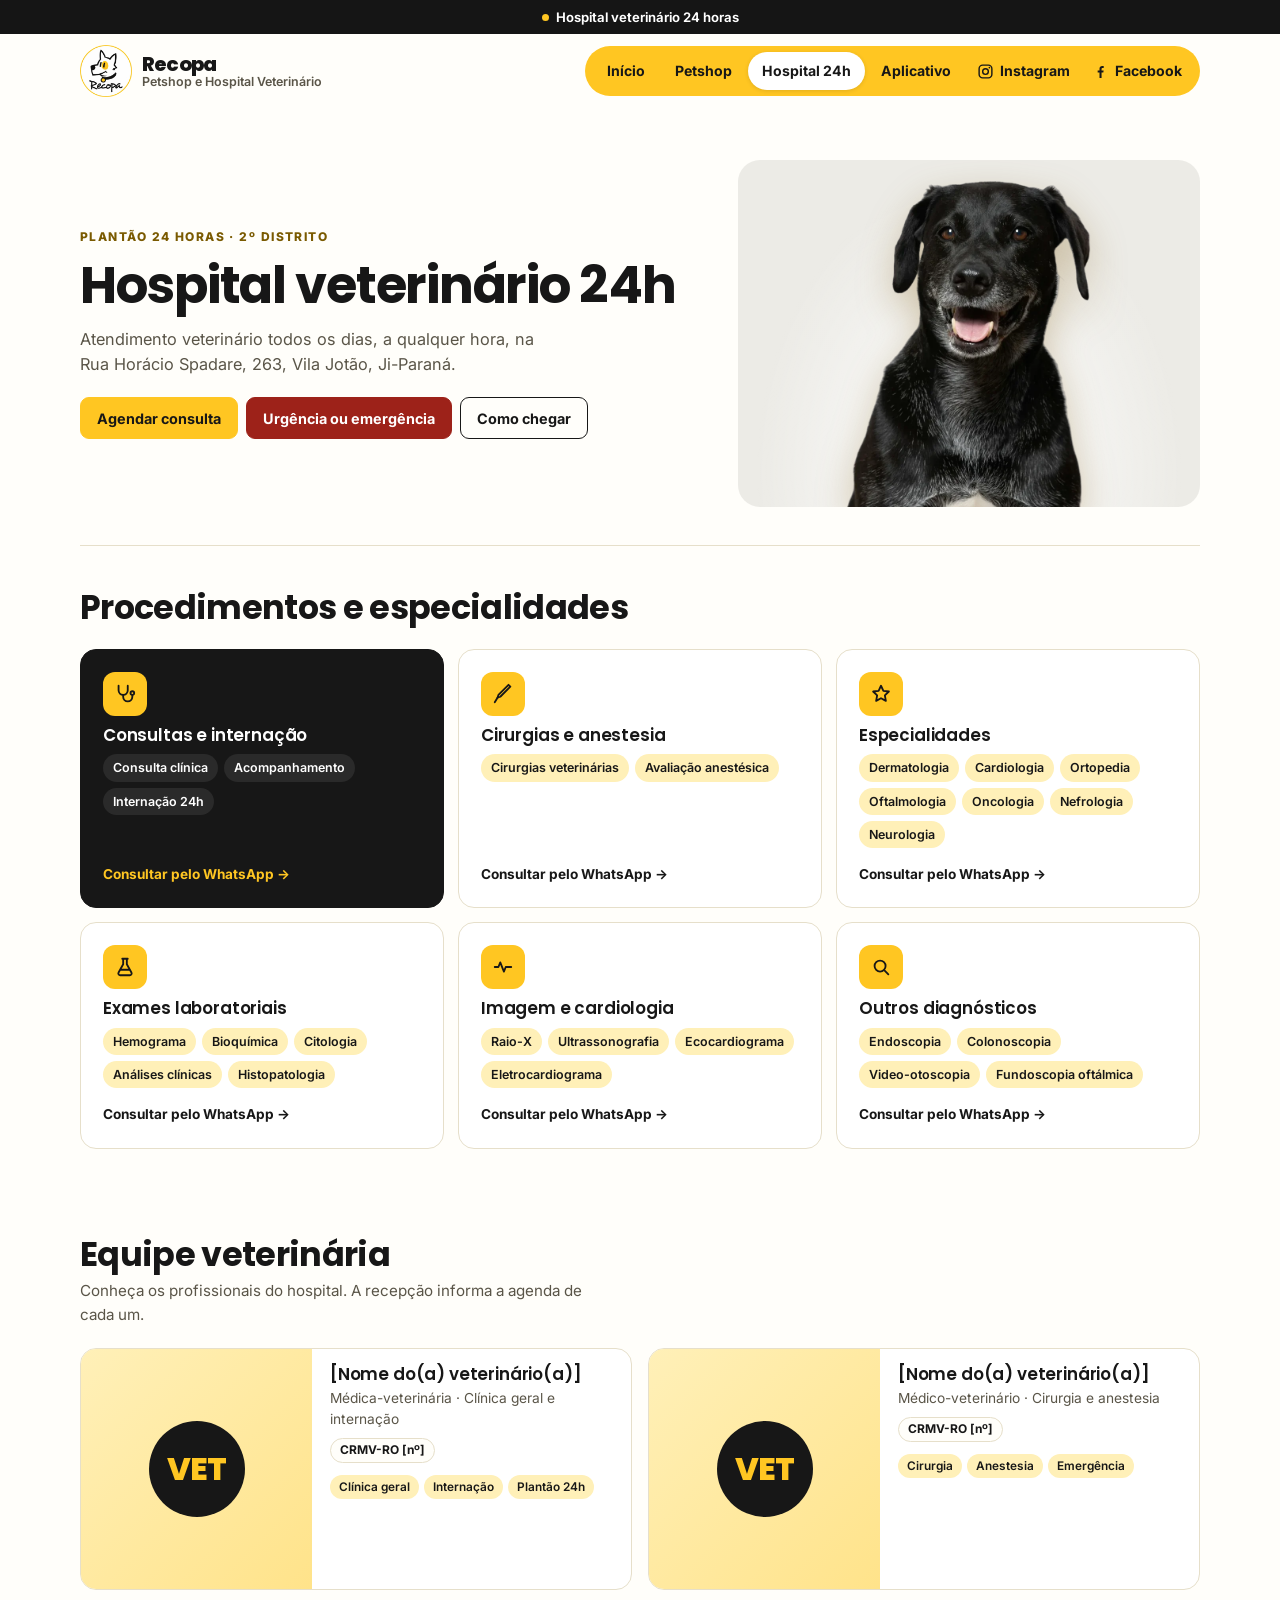
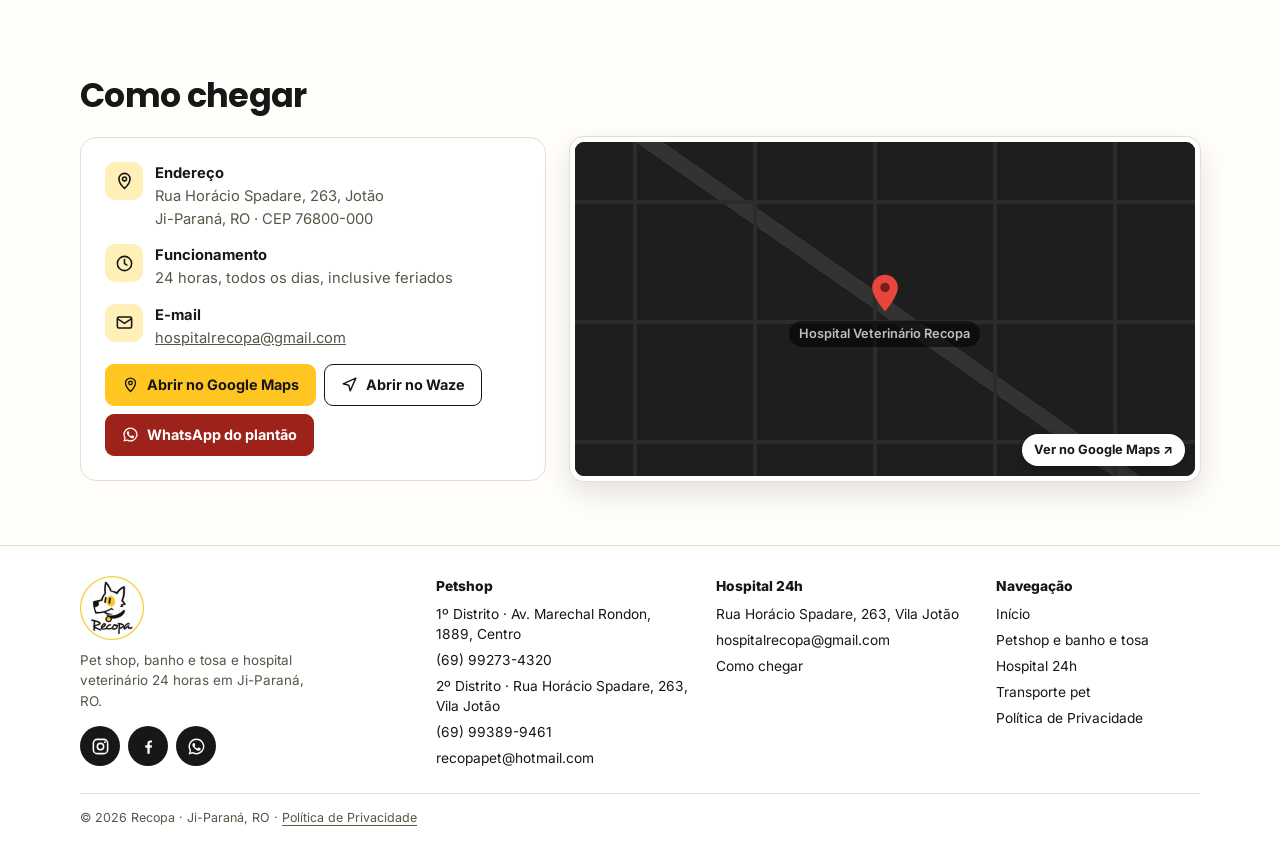
==== commit 2d3f8dc1: "Página de Política de Privacidade, link no rodapé e rel noopener noreferrer nos links externos" ====
--- a/hospital.html
+++ b/hospital.html
@@ -14,12 +14,12 @@
     <link rel="preconnect" href="https://fonts.googleapis.com" />
     <link rel="preconnect" href="https://fonts.gstatic.com" crossorigin />
     <link rel="stylesheet" href="https://fonts.googleapis.com/css2?family=Inter:wght@400;500;600;700&family=Poppins:wght@500;600;700;800&display=swap" />
-    <link rel="stylesheet" href="css/style.css?v=20261124" />
-
-    <script defer src="js/config.js?v=20261124"></script>
-    <script defer src="js/dados-padrao.js?v=20261124"></script>
-    <script defer src="js/site.js?v=20261124"></script>
-    <script defer src="js/equipe.js?v=20261124"></script>
+    <link rel="stylesheet" href="css/style.css?v=20261124b" />
+
+    <script defer src="js/config.js?v=20261124b"></script>
+    <script defer src="js/dados-padrao.js?v=20261124b"></script>
+    <script defer src="js/site.js?v=20261124b"></script>
+    <script defer src="js/equipe.js?v=20261124b"></script>
   </head>
 
   <body>
@@ -38,10 +38,10 @@
         <a href="petshop.html">Petshop</a>
         <a href="hospital.html" aria-current="page">Hospital 24h</a>
         <a href="index.html#app">Aplicativo</a>
-        <a class="menu-rede" data-rede="instagram" href="https://www.instagram.com/recopapetshop/" target="_blank" rel="noopener" aria-label="Instagram @recopapetshop">
+        <a class="menu-rede" data-rede="instagram" href="https://www.instagram.com/recopapetshop/" target="_blank" rel="noopener noreferrer" aria-label="Instagram @recopapetshop">
           <svg class="icone" aria-hidden="true"><use href="img/icones.svg#instagram"></use></svg><span>Instagram</span>
         </a>
-        <a class="menu-rede" data-rede="facebook" href="https://www.facebook.com/recopapetshop" target="_blank" rel="noopener" aria-label="Facebook Recopa">
+        <a class="menu-rede" data-rede="facebook" href="https://www.facebook.com/recopapetshop" target="_blank" rel="noopener noreferrer" aria-label="Facebook Recopa">
           <svg class="icone" aria-hidden="true"><use href="img/icones.svg#facebook"></use></svg><span>Facebook</span>
         </a>
       </nav>
@@ -55,8 +55,8 @@
           <h1>Hospital veterinário 24h</h1>
           <p class="intro">Atendimento veterinário todos os dias, a qualquer hora, na Rua Horácio Spadare, 263, Vila Jotão, Ji-Paraná.</p>
           <div class="acoes">
-            <a class="botao principal" data-wa="hospital" data-msg="Olá! Gostaria de agendar uma consulta veterinária." href="https://wa.me/556993272099" target="_blank" rel="noopener">Agendar consulta</a>
-            <a class="botao urgente" data-wa="hospital" data-msg="Olá! Preciso de atendimento veterinário de urgência." href="https://wa.me/556993272099" target="_blank" rel="noopener">Urgência ou emergência</a>
+            <a class="botao principal" data-wa="hospital" data-msg="Olá! Gostaria de agendar uma consulta veterinária." href="https://wa.me/556993272099" target="_blank" rel="noopener noreferrer">Agendar consulta</a>
+            <a class="botao urgente" data-wa="hospital" data-msg="Olá! Preciso de atendimento veterinário de urgência." href="https://wa.me/556993272099" target="_blank" rel="noopener noreferrer">Urgência ou emergência</a>
             <a class="botao contorno" href="#localizacao">Como chegar</a>
           </div>
         </div>
@@ -75,37 +75,37 @@
             <div class="procedimento-icone"><svg class="icone" aria-hidden="true"><use href="img/icones.svg#estetoscopio"></use></svg></div>
             <h3>Consultas e internação</h3>
             <div class="etiquetas"><span>Consulta clínica</span><span>Acompanhamento</span><span>Internação 24h</span></div>
-            <a class="procedimento-link" data-wa="hospital" data-msg="Olá! Gostaria de informações sobre consultas e internação." href="https://wa.me/556993272099" target="_blank" rel="noopener">Consultar pelo WhatsApp <span aria-hidden="true">→</span></a>
+            <a class="procedimento-link" data-wa="hospital" data-msg="Olá! Gostaria de informações sobre consultas e internação." href="https://wa.me/556993272099" target="_blank" rel="noopener noreferrer">Consultar pelo WhatsApp <span aria-hidden="true">→</span></a>
           </article>
           <article class="procedimento">
             <div class="procedimento-icone"><svg class="icone" aria-hidden="true"><use href="img/icones.svg#bisturi"></use></svg></div>
             <h3>Cirurgias e anestesia</h3>
             <div class="etiquetas"><span>Cirurgias veterinárias</span><span>Avaliação anestésica</span></div>
-            <a class="procedimento-link" data-wa="hospital" data-msg="Olá! Gostaria de informações sobre cirurgias e anestesia." href="https://wa.me/556993272099" target="_blank" rel="noopener">Consultar pelo WhatsApp <span aria-hidden="true">→</span></a>
+            <a class="procedimento-link" data-wa="hospital" data-msg="Olá! Gostaria de informações sobre cirurgias e anestesia." href="https://wa.me/556993272099" target="_blank" rel="noopener noreferrer">Consultar pelo WhatsApp <span aria-hidden="true">→</span></a>
           </article>
           <article class="procedimento">
             <div class="procedimento-icone"><svg class="icone" aria-hidden="true"><use href="img/icones.svg#estrela"></use></svg></div>
             <h3>Especialidades</h3>
             <div class="etiquetas"><span>Dermatologia</span><span>Cardiologia</span><span>Ortopedia</span><span>Oftalmologia</span><span>Oncologia</span><span>Nefrologia</span><span>Neurologia</span></div>
-            <a class="procedimento-link" data-wa="hospital" data-msg="Olá! Gostaria de informações sobre especialidades." href="https://wa.me/556993272099" target="_blank" rel="noopener">Consultar pelo WhatsApp <span aria-hidden="true">→</span></a>
+            <a class="procedimento-link" data-wa="hospital" data-msg="Olá! Gostaria de informações sobre especialidades." href="https://wa.me/556993272099" target="_blank" rel="noopener noreferrer">Consultar pelo WhatsApp <span aria-hidden="true">→</span></a>
           </article>
           <article class="procedimento">
             <div class="procedimento-icone"><svg class="icone" aria-hidden="true"><use href="img/icones.svg#frasco"></use></svg></div>
             <h3>Exames laboratoriais</h3>
             <div class="etiquetas"><span>Hemograma</span><span>Bioquímica</span><span>Citologia</span><span>Análises clínicas</span><span>Histopatologia</span></div>
-            <a class="procedimento-link" data-wa="hospital" data-msg="Olá! Gostaria de informações sobre exames laboratoriais." href="https://wa.me/556993272099" target="_blank" rel="noopener">Consultar pelo WhatsApp <span aria-hidden="true">→</span></a>
+            <a class="procedimento-link" data-wa="hospital" data-msg="Olá! Gostaria de informações sobre exames laboratoriais." href="https://wa.me/556993272099" target="_blank" rel="noopener noreferrer">Consultar pelo WhatsApp <span aria-hidden="true">→</span></a>
           </article>
           <article class="procedimento">
             <div class="procedimento-icone"><svg class="icone" aria-hidden="true"><use href="img/icones.svg#pulso"></use></svg></div>
             <h3>Imagem e cardiologia</h3>
             <div class="etiquetas"><span>Raio-X</span><span>Ultrassonografia</span><span>Ecocardiograma</span><span>Eletrocardiograma</span></div>
-            <a class="procedimento-link" data-wa="hospital" data-msg="Olá! Gostaria de informações sobre exames de imagem e cardiologia." href="https://wa.me/556993272099" target="_blank" rel="noopener">Consultar pelo WhatsApp <span aria-hidden="true">→</span></a>
+            <a class="procedimento-link" data-wa="hospital" data-msg="Olá! Gostaria de informações sobre exames de imagem e cardiologia." href="https://wa.me/556993272099" target="_blank" rel="noopener noreferrer">Consultar pelo WhatsApp <span aria-hidden="true">→</span></a>
           </article>
           <article class="procedimento">
             <div class="procedimento-icone"><svg class="icone" aria-hidden="true"><use href="img/icones.svg#lupa"></use></svg></div>
             <h3>Outros diagnósticos</h3>
             <div class="etiquetas"><span>Endoscopia</span><span>Colonoscopia</span><span>Video-otoscopia</span><span>Fundoscopia oftálmica</span></div>
-            <a class="procedimento-link" data-wa="hospital" data-msg="Olá! Gostaria de informações sobre outros exames diagnósticos." href="https://wa.me/556993272099" target="_blank" rel="noopener">Consultar pelo WhatsApp <span aria-hidden="true">→</span></a>
+            <a class="procedimento-link" data-wa="hospital" data-msg="Olá! Gostaria de informações sobre outros exames diagnósticos." href="https://wa.me/556993272099" target="_blank" rel="noopener noreferrer">Consultar pelo WhatsApp <span aria-hidden="true">→</span></a>
           </article>
         </div>
       </section>
@@ -137,13 +137,13 @@
               <div><b>E-mail</b><span><a data-mail="hospital" href="mailto:hospitalrecopa@gmail.com">hospitalrecopa@gmail.com</a></span></div>
             </div>
             <div class="acoes">
-              <a class="botao principal" href="https://maps.app.goo.gl/VsuJVnvrzZ3Rximn8" target="_blank" rel="noopener">
+              <a class="botao principal" href="https://maps.app.goo.gl/VsuJVnvrzZ3Rximn8" target="_blank" rel="noopener noreferrer">
                 <svg class="icone" aria-hidden="true"><use href="img/icones.svg#local"></use></svg>Abrir no Google Maps
               </a>
               <a class="botao contorno" href="https://www.waze.com/ul?ll=-10.887957%2C-61.9301413&amp;navigate=yes&amp;zoom=17" target="_blank" rel="noopener noreferrer" referrerpolicy="no-referrer">
                 <svg class="icone" aria-hidden="true"><use href="img/icones.svg#rota"></use></svg>Abrir no Waze
               </a>
-              <a class="botao urgente" data-wa="hospital" data-msg="Olá! Preciso de atendimento veterinário de urgência." href="https://wa.me/556993272099" target="_blank" rel="noopener">
+              <a class="botao urgente" data-wa="hospital" data-msg="Olá! Preciso de atendimento veterinário de urgência." href="https://wa.me/556993272099" target="_blank" rel="noopener noreferrer">
                 <svg class="icone" aria-hidden="true"><use href="img/icones.svg#whatsapp"></use></svg>WhatsApp do plantão
               </a>
             </div>
@@ -156,7 +156,7 @@
               <span>Hospital Veterinário Recopa</span>
             </div>
             <iframe data-src="https://maps.google.com/maps?q=-10.887957,-61.9301413&amp;z=16&amp;output=embed" loading="lazy" referrerpolicy="no-referrer-when-downgrade" title="Mapa: Hospital Veterinário Recopa"></iframe>
-            <a class="mapa-abrir" href="https://maps.app.goo.gl/VsuJVnvrzZ3Rximn8" target="_blank" rel="noopener">Ver no Google Maps ↗</a>
+            <a class="mapa-abrir" href="https://maps.app.goo.gl/VsuJVnvrzZ3Rximn8" target="_blank" rel="noopener noreferrer">Ver no Google Maps ↗</a>
           </div>
         </div>
       </section>
@@ -171,18 +171,18 @@
             <a href="index.html"><img src="img/logo-redondo.png" width="64" height="64" alt="Recopa" loading="lazy" /></a>
             <p>Pet shop, banho e tosa e hospital veterinário 24 horas em Ji-Paraná, RO.</p>
             <div class="rodape-redes">
-              <a data-rede="instagram" href="https://www.instagram.com/recopapetshop/" target="_blank" rel="noopener" aria-label="Instagram"><svg class="icone" aria-hidden="true"><use href="img/icones.svg#instagram"></use></svg></a>
-              <a data-rede="facebook" href="https://www.facebook.com/recopapetshop" target="_blank" rel="noopener" aria-label="Facebook"><svg class="icone" aria-hidden="true"><use href="img/icones.svg#facebook"></use></svg></a>
-              <a data-wa="loja1" data-msg="Olá! Vim pelo site da Recopa." href="https://wa.me/5569992734320" target="_blank" rel="noopener" aria-label="WhatsApp da loja"><svg class="icone" aria-hidden="true"><use href="img/icones.svg#whatsapp"></use></svg></a>
+              <a data-rede="instagram" href="https://www.instagram.com/recopapetshop/" target="_blank" rel="noopener noreferrer" aria-label="Instagram"><svg class="icone" aria-hidden="true"><use href="img/icones.svg#instagram"></use></svg></a>
+              <a data-rede="facebook" href="https://www.facebook.com/recopapetshop" target="_blank" rel="noopener noreferrer" aria-label="Facebook"><svg class="icone" aria-hidden="true"><use href="img/icones.svg#facebook"></use></svg></a>
+              <a data-wa="loja1" data-msg="Olá! Vim pelo site da Recopa." href="https://wa.me/5569992734320" target="_blank" rel="noopener noreferrer" aria-label="WhatsApp da loja"><svg class="icone" aria-hidden="true"><use href="img/icones.svg#whatsapp"></use></svg></a>
             </div>
           </div>
 
           <details class="rodape-col" open>
             <summary>Petshop</summary>
             <div class="rodape-links">
-              <a href="https://maps.app.goo.gl/DfjbXsXqLjtcpPhC7" target="_blank" rel="noopener">1º Distrito · Av. Marechal Rondon, 1889, Centro</a>
+              <a href="https://maps.app.goo.gl/DfjbXsXqLjtcpPhC7" target="_blank" rel="noopener noreferrer">1º Distrito · Av. Marechal Rondon, 1889, Centro</a>
               <a data-tel="loja1" href="tel:+5569992734320">(69) 99273-4320</a>
-              <a href="https://maps.app.goo.gl/VsuJVnvrzZ3Rximn8" target="_blank" rel="noopener">2º Distrito · Rua Horácio Spadare, 263, Vila Jotão</a>
+              <a href="https://maps.app.goo.gl/VsuJVnvrzZ3Rximn8" target="_blank" rel="noopener noreferrer">2º Distrito · Rua Horácio Spadare, 263, Vila Jotão</a>
               <a data-tel="loja2" href="tel:+5569993899461">(69) 99389-9461</a>
               <a data-mail="petshop" href="mailto:recopapet@hotmail.com">recopapet@hotmail.com</a>
             </div>
@@ -191,7 +191,7 @@
           <details class="rodape-col" open>
             <summary>Hospital 24h</summary>
             <div class="rodape-links">
-              <a href="https://maps.app.goo.gl/VsuJVnvrzZ3Rximn8" target="_blank" rel="noopener">Rua Horácio Spadare, 263, Vila Jotão</a>
+              <a href="https://maps.app.goo.gl/VsuJVnvrzZ3Rximn8" target="_blank" rel="noopener noreferrer">Rua Horácio Spadare, 263, Vila Jotão</a>
               <a data-mail="hospital" href="mailto:hospitalrecopa@gmail.com">hospitalrecopa@gmail.com</a>
               <a href="hospital.html#localizacao">Como chegar</a>
             </div>
@@ -204,10 +204,11 @@
               <a href="petshop.html">Petshop e banho e tosa</a>
               <a href="hospital.html">Hospital 24h</a>
               <a href="index.html#transporte">Transporte pet</a>
+              <a href="privacidade.html">Política de Privacidade</a>
             </div>
           </details>
         </div>
-        <p class="rodape-copy">© <span id="ano">2026</span> Recopa · Ji-Paraná, RO</p>
+        <p class="rodape-copy">© <span id="ano">2026</span> Recopa · Ji-Paraná, RO · <a href="privacidade.html">Política de Privacidade</a></p>
       </div>
     </footer>
   </body>
--- a/css/style.css
+++ b/css/style.css
@@ -12,7 +12,8 @@
      8.  Loja (filtros, produtos, carrinho)
      9.  Hospital (procedimentos, equipe, localização, mapa)
      10. Rodapé
-     11. Acessibilidade e movimento
+     11. Página de texto (Política de Privacidade)
+     12. Acessibilidade e movimento
 
    Pontos de quebra (largura máxima):
      1100px  vitrine com 3 produtos por linha
@@ -2251,7 +2252,64 @@
 
 
 /* ==========================================================================
-   11. Acessibilidade e movimento
+   11. Página de texto (Política de Privacidade)
+   ========================================================================== */
+.texto-legal {
+  max-width: 760px;
+  padding-block: 38px 56px;
+}
+
+.texto-legal-topo {
+  margin-bottom: 30px;
+  padding-bottom: 22px;
+  border-bottom: 1px solid var(--cor-linha);
+}
+
+.texto-legal-topo h1 {
+  margin: 10px 0 8px;
+}
+
+.texto-legal section + section {
+  margin-top: 26px;
+}
+
+.texto-legal h2 {
+  margin-bottom: 8px;
+  font-size: 1.25rem;
+}
+
+.texto-legal p {
+  color: var(--cor-suave);
+  font-size: 1rem;
+  line-height: 1.7;
+}
+
+.texto-legal a {
+  color: var(--cor-texto);
+  font-weight: 600;
+  text-underline-offset: 3px;
+}
+
+.rodape-copy a {
+  color: inherit;
+  text-underline-offset: 3px;
+}
+
+@media (max-width: 680px) {
+  .texto-legal {
+    padding-block: 22px 36px;
+  }
+  .texto-legal h2 {
+    font-size: 1.1rem;
+  }
+  .texto-legal p {
+    font-size: 0.95rem;
+  }
+}
+
+
+/* ==========================================================================
+   12. Acessibilidade e movimento
    ========================================================================== */
 a:focus-visible,
 button:focus-visible,
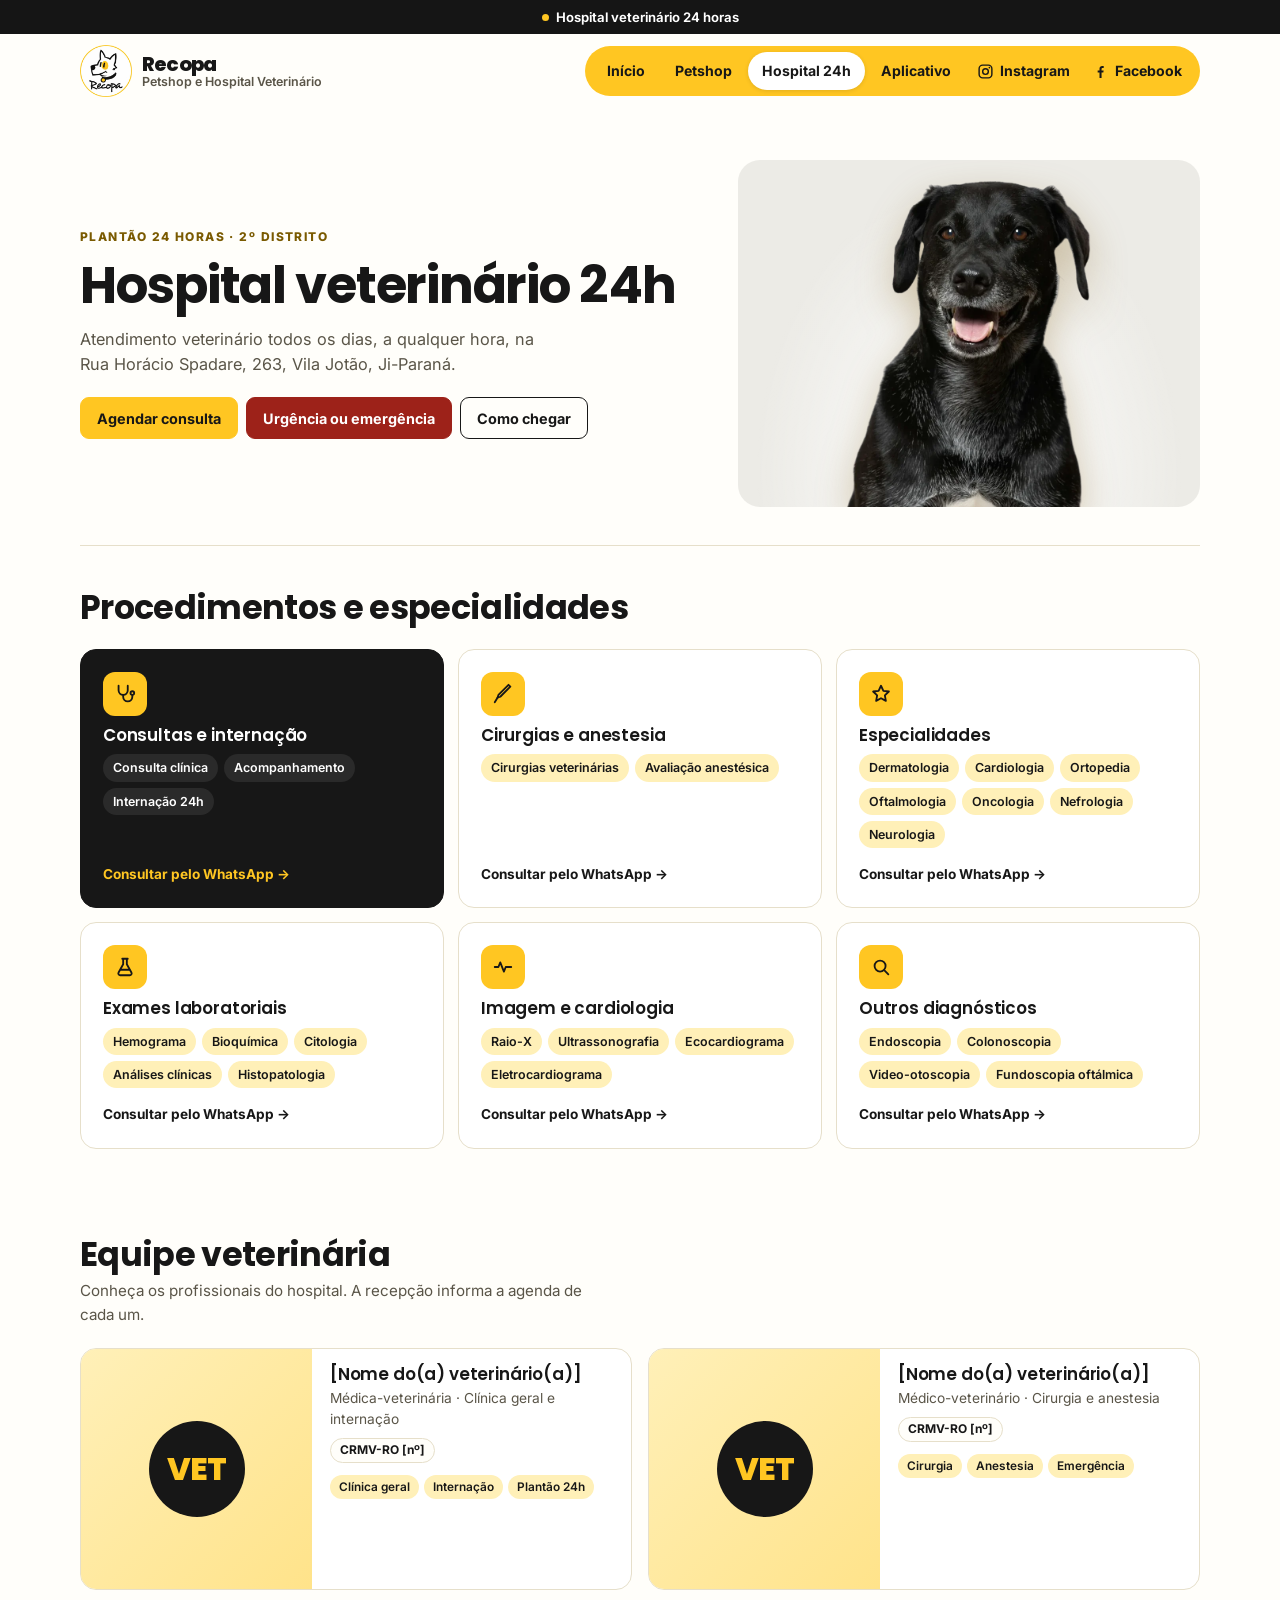
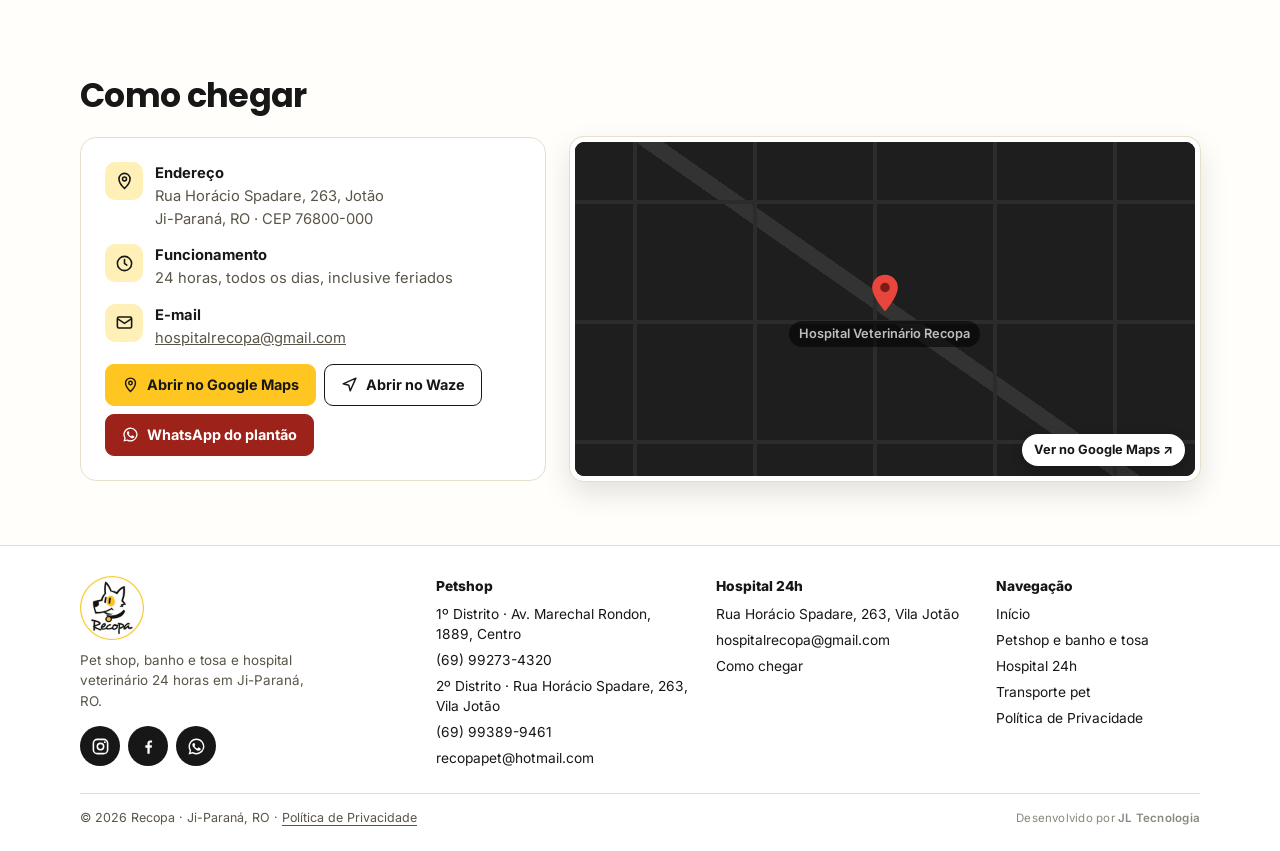
==== commit f7fad311: "Rodapé: crédito Desenvolvido por JL Tecnologia em todas as páginas Co-Authored-By: Claude Opus 5.5 <" ====
--- a/hospital.html
+++ b/hospital.html
@@ -14,12 +14,12 @@
     <link rel="preconnect" href="https://fonts.googleapis.com" />
     <link rel="preconnect" href="https://fonts.gstatic.com" crossorigin />
     <link rel="stylesheet" href="https://fonts.googleapis.com/css2?family=Inter:wght@400;500;600;700&family=Poppins:wght@500;600;700;800&display=swap" />
-    <link rel="stylesheet" href="css/style.css?v=20261124b" />
-
-    <script defer src="js/config.js?v=20261124b"></script>
-    <script defer src="js/dados-padrao.js?v=20261124b"></script>
-    <script defer src="js/site.js?v=20261124b"></script>
-    <script defer src="js/equipe.js?v=20261124b"></script>
+    <link rel="stylesheet" href="css/style.css?v=20261124c" />
+
+    <script defer src="js/config.js?v=20261124c"></script>
+    <script defer src="js/dados-padrao.js?v=20261124c"></script>
+    <script defer src="js/site.js?v=20261124c"></script>
+    <script defer src="js/equipe.js?v=20261124c"></script>
   </head>
 
   <body>
@@ -208,7 +208,11 @@
             </div>
           </details>
         </div>
-        <p class="rodape-copy">© <span id="ano">2026</span> Recopa · Ji-Paraná, RO · <a href="privacidade.html">Política de Privacidade</a></p>
+        <div class="rodape-base">
+          <p class="rodape-copy">© <span id="ano">2026</span> Recopa · Ji-Paraná, RO · <a href="privacidade.html">Política de Privacidade</a></p>
+          <!-- Para virar link: troque o span por um link com target _blank e rel "noopener noreferrer" -->
+          <p class="rodape-credito">Desenvolvido por <span class="rodape-credito-nome">JL Tecnologia</span></p>
+        </div>
       </div>
     </footer>
   </body>
--- a/css/style.css
+++ b/css/style.css
@@ -2179,12 +2179,52 @@
   text-underline-offset: 4px;
 }
 
-.rodape-copy {
+/* última linha: direitos autorais à esquerda, crédito à direita */
+.rodape-base {
+  display: flex;
+  flex-wrap: wrap;
+  align-items: baseline;
+  justify-content: space-between;
+  gap: 6px 24px;
   margin-top: 22px;
   padding-top: 14px;
   border-top: 1px solid var(--cor-linha);
+}
+
+.rodape-copy {
   color: var(--cor-suave);
   font-size: 0.78rem;
+}
+
+/* crédito de desenvolvimento: menor e mais apagado para não competir com a marca */
+.rodape-credito {
+  color: var(--cor-suave);
+  font-size: 0.72rem;
+  letter-spacing: 0.02em;
+  opacity: 0.7;
+  transition: opacity 0.2s ease;
+}
+
+.rodape-credito-nome {
+  font-weight: 600;
+}
+
+.rodape-credito a {
+  color: inherit;
+  text-decoration: underline;
+  text-decoration-color: transparent;
+  text-underline-offset: 3px;
+  transition: text-decoration-color 0.2s ease;
+}
+
+.rodape-credito:has(a:hover),
+.rodape-credito:has(a:focus-visible) {
+  opacity: 1;
+}
+
+.rodape-credito a:hover,
+.rodape-credito a:focus-visible {
+  text-decoration-color: currentColor;
 }
 
 @media (min-width: 681px) and (max-width: 900px) {
@@ -2243,7 +2283,10 @@
     padding: 7px 0;
     font-size: 0.92rem;
   }
-  .rodape-copy {
+  .rodape-base {
+    flex-direction: column;
+    align-items: center;
+    gap: 4px;
     margin-top: 16px;
     border-top: 0;
     text-align: center;
